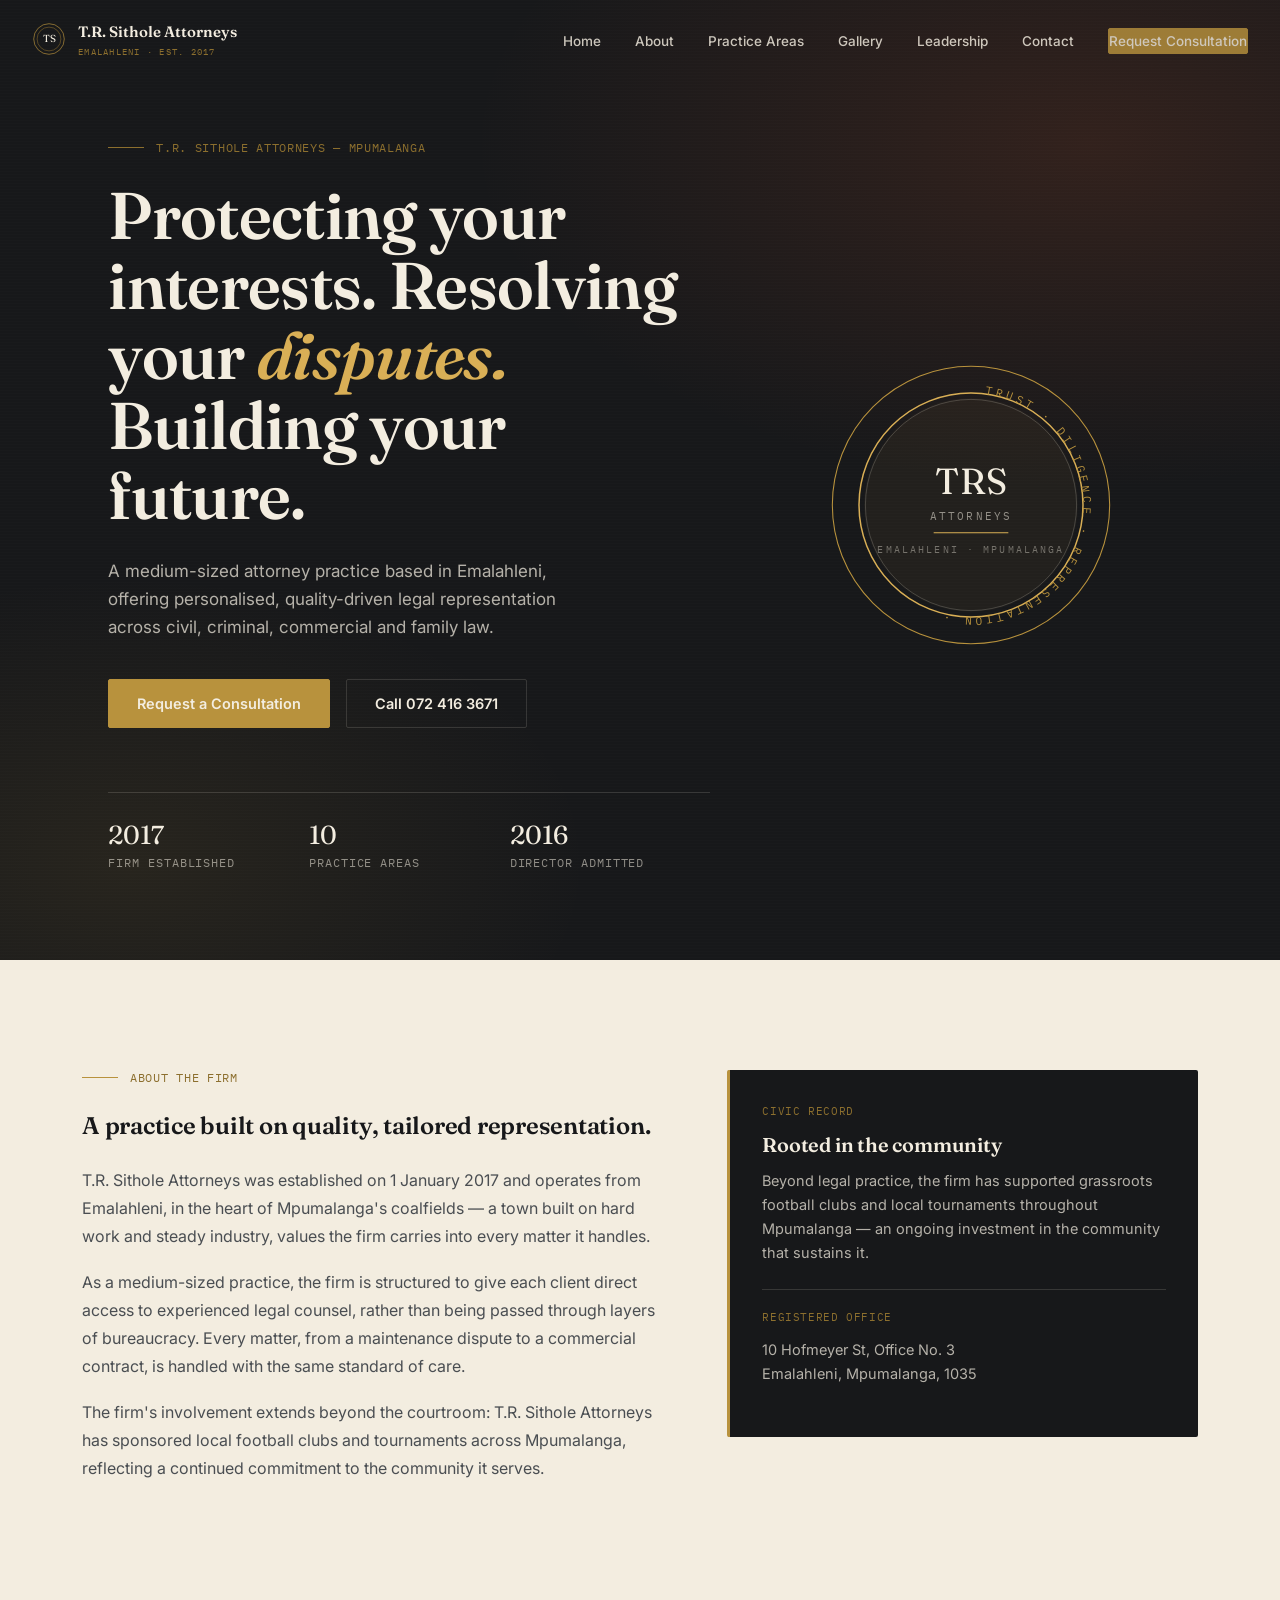
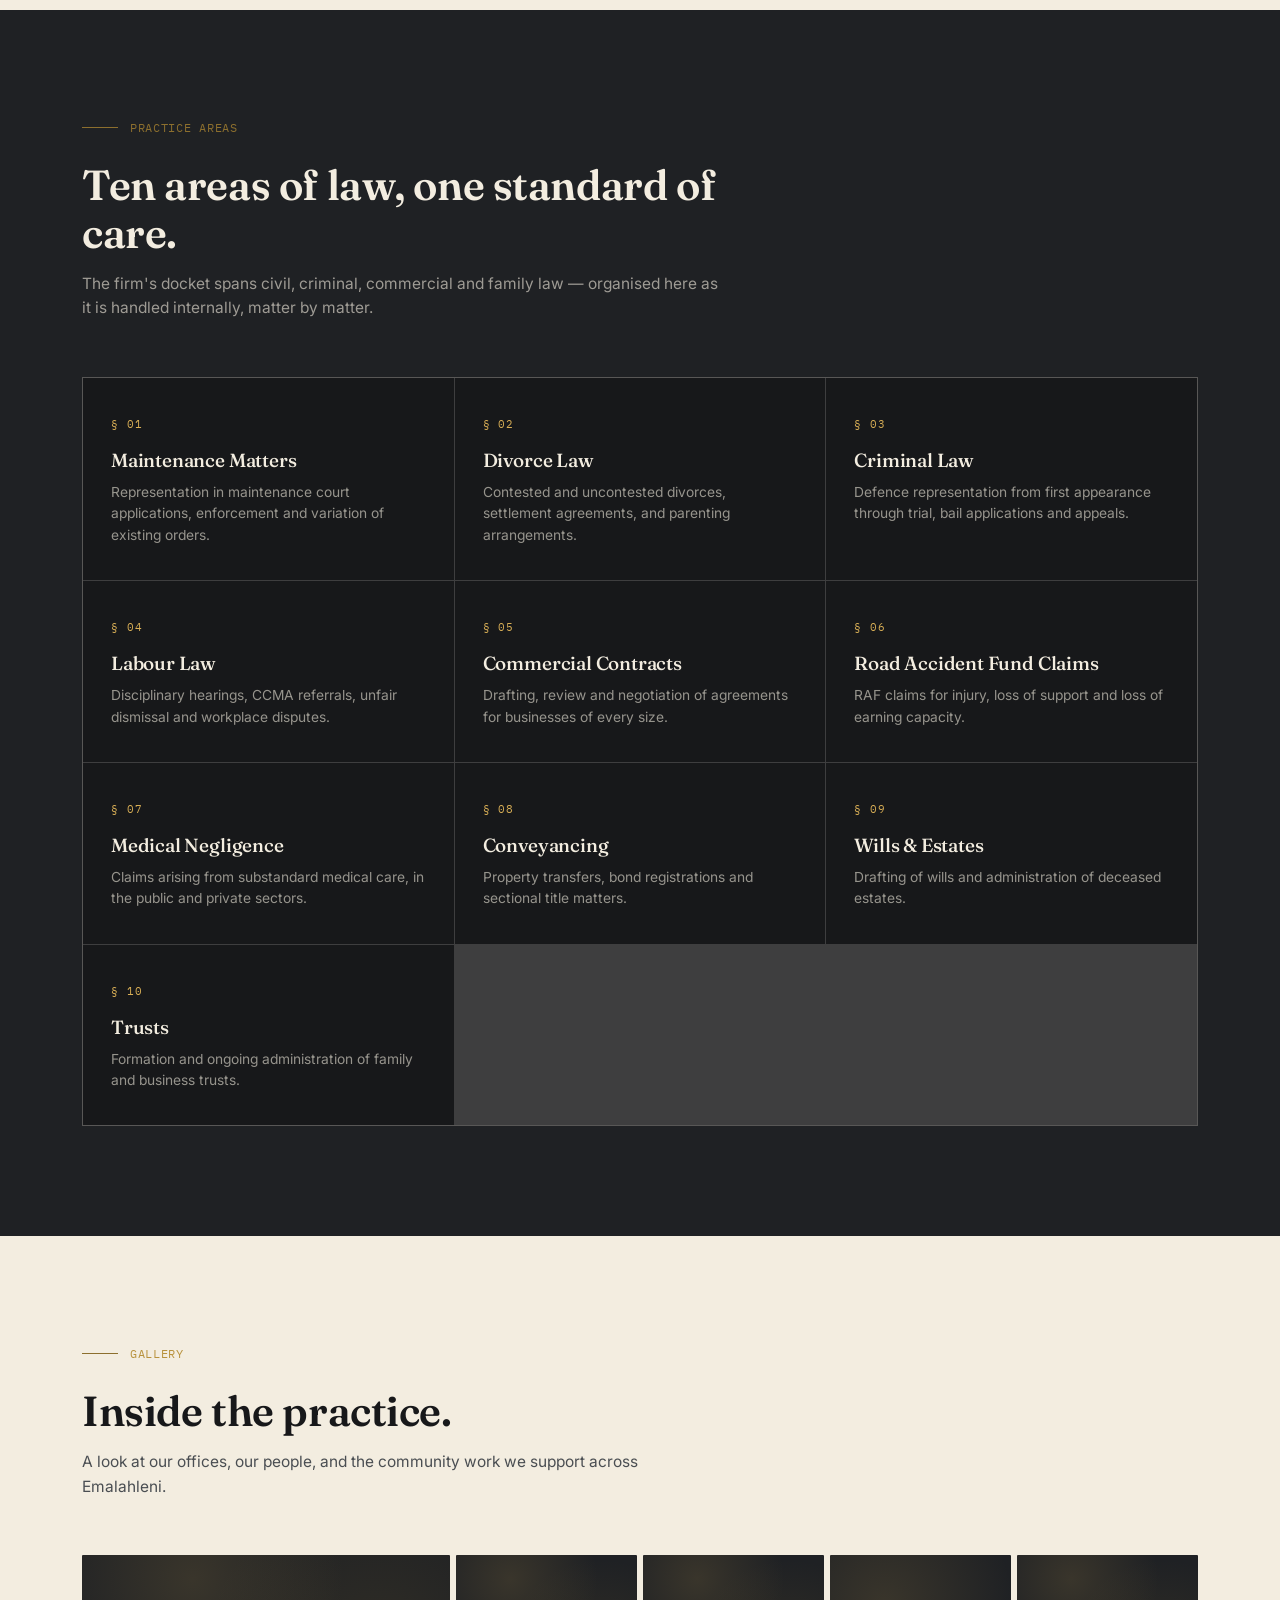
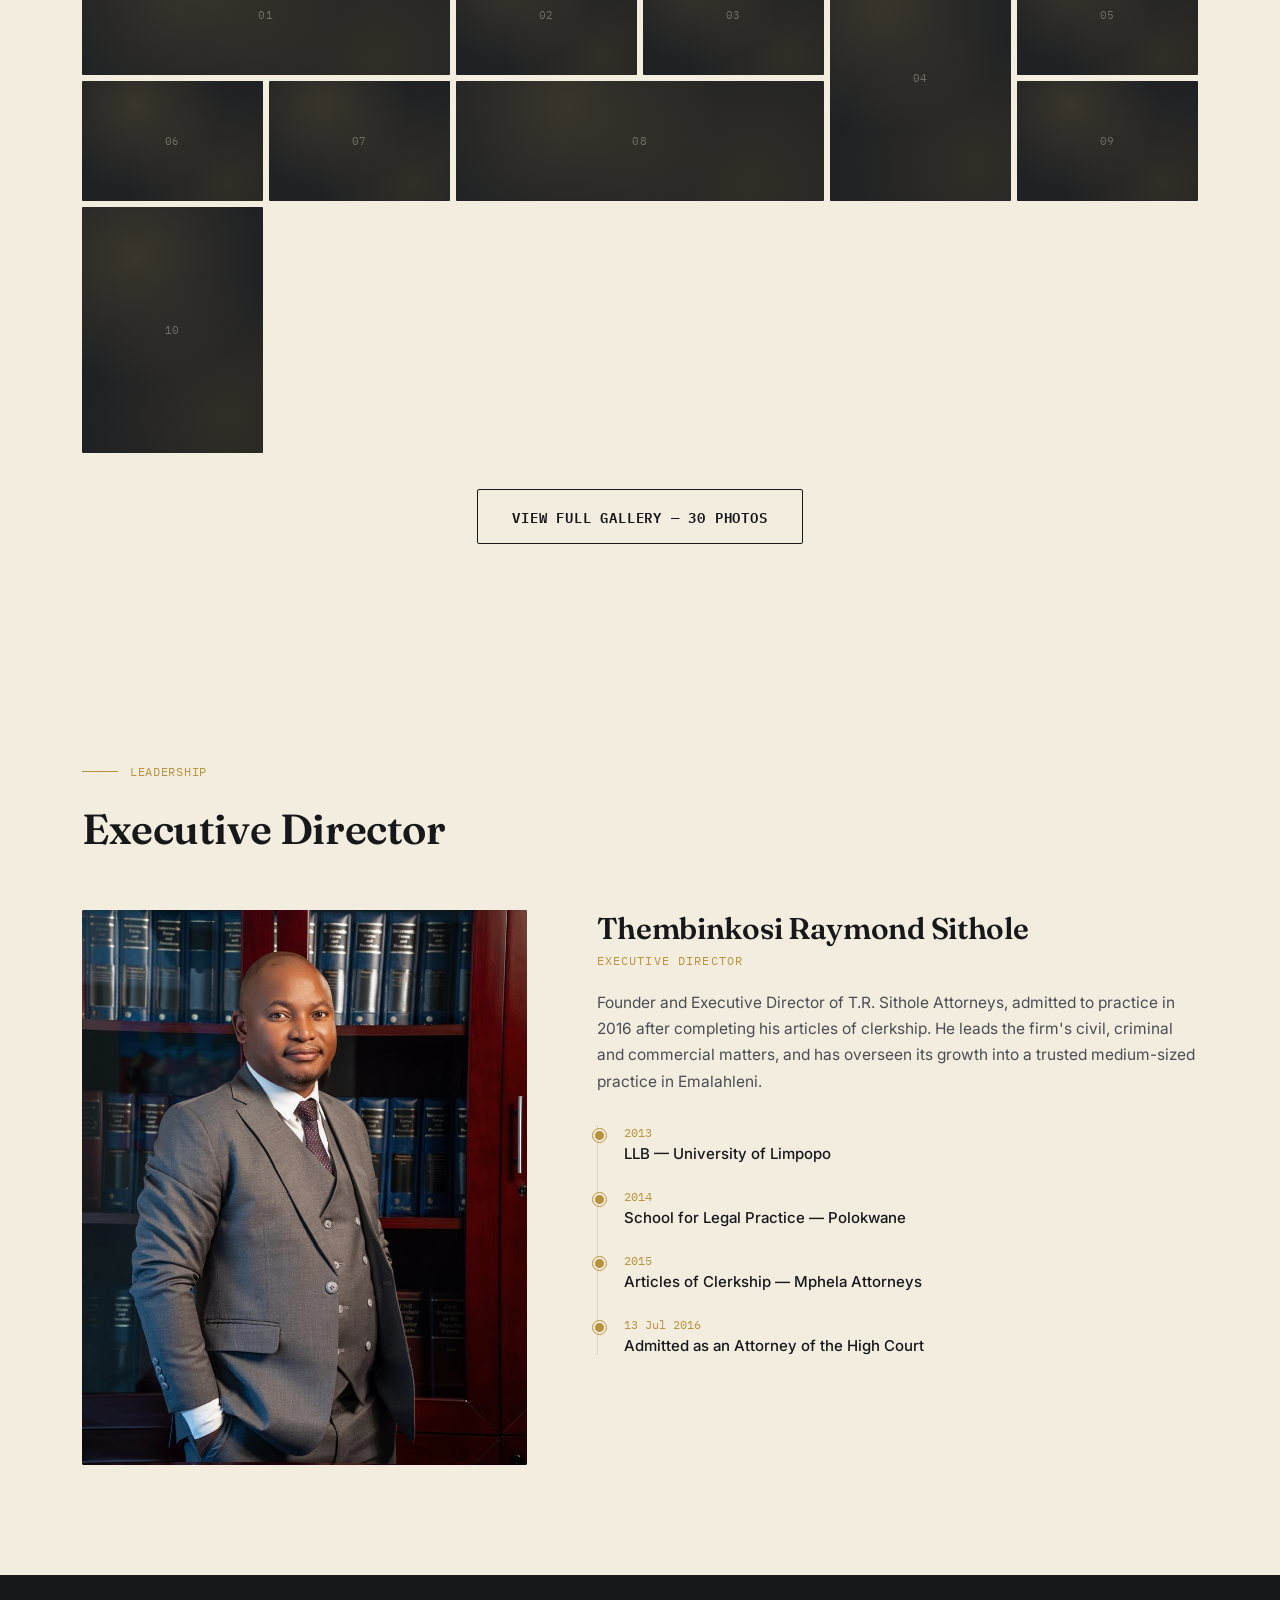
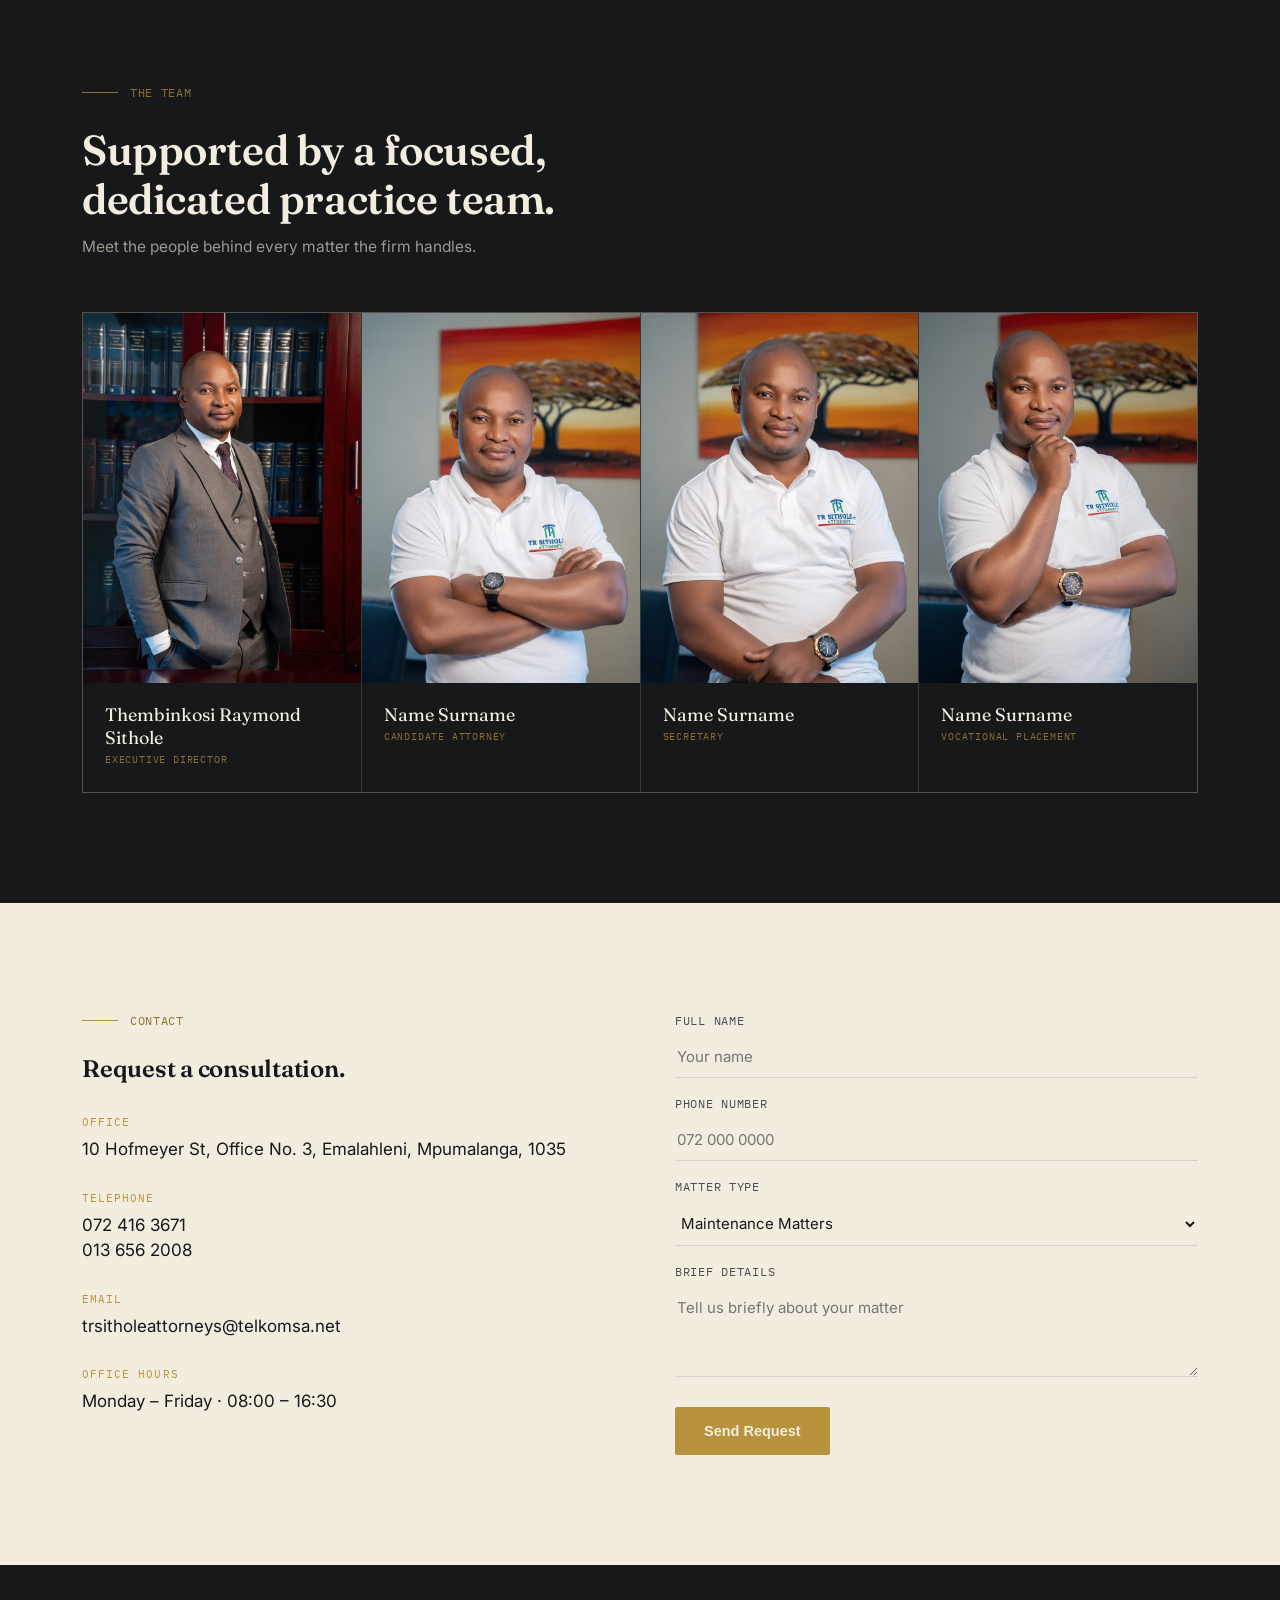
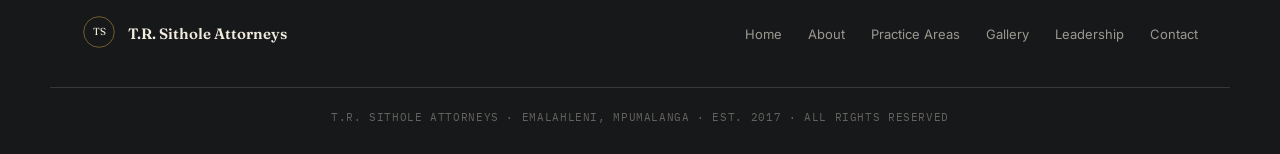
==== index.html @ 1cf148fe "Initial commit" ====
<!DOCTYPE html>
<html lang="en">
<head>
<meta charset="UTF-8">
<meta name="viewport" content="width=device-width, initial-scale=1.0">
<title>T.R. Sithole Attorneys — Emalahleni, Mpumalanga</title>
<link rel="preconnect" href="https://fonts.googleapis.com">
<link rel="preconnect" href="https://fonts.gstatic.com" crossorigin>
<link href="https://fonts.googleapis.com/css2?family=Fraunces:opsz,wght@9..144,400;9..144,500;9..144,600;9..144,700&family=Inter:wght@400;500;600;700&family=IBM+Plex+Mono:wght@400;500&display=swap" rel="stylesheet">
<link rel="stylesheet" href="assets/css/style.css">
</head>
<body>

<nav class="nav" id="nav">
  <a href="#home" class="brand">
    <span class="logo-slot">
      <svg class="seal-mark" viewBox="0 0 60 60" fill="none">
        <circle cx="30" cy="30" r="27" stroke="#B8923D" stroke-width="1.2"/>
        <circle cx="30" cy="30" r="21" stroke="#8C6F2E" stroke-width="1"/>
        <text x="30" y="36" text-anchor="middle" font-family="Fraunces, serif" font-size="18" fill="#F3EDE0">TS</text>
      </svg>
    </span>
    <span class="brand-text">
      <span class="name">T.R. Sithole Attorneys</span><br>
      <span class="sub">Emalahleni · Est. 2017</span>
    </span>
  </a>
  <div class="nav-links">
    <a href="#home">Home</a>
    <a href="#about">About</a>
    <a href="#practice">Practice Areas</a>
    <a href="#gallery">Gallery</a>
    <a href="#leadership">Leadership</a>
    <a href="#contact">Contact</a>
    <a href="#contact" class="nav-cta">Request Consultation</a>
  </div>
  <button class="burger" id="burgerBtn" aria-label="Open menu"><span></span><span></span><span></span></button>
</nav>

<div class="mobile-menu" id="mobileMenu">
  <button class="menu-close" id="menuClose" aria-label="Close menu">&times;</button>
  <a href="#home">Home</a>
  <a href="#about">About</a>
  <a href="#practice">Practice Areas</a>
  <a href="#gallery">Gallery</a>
  <a href="#leadership">Leadership</a>
  <a href="#contact">Contact</a>
  <a href="#contact" class="nav-cta">Request Consultation</a>
</div>

<section class="hero" id="home">
  <div class="wrap hero-grid">
    <div>
      <div class="eyebrow"><span class="rule"></span><span class="mono">T.R. Sithole Attorneys — Mpumalanga</span></div>
      <h1>Protecting your interests. Resolving your <em>disputes.</em> Building your future.</h1>
      <p class="lede">A medium-sized attorney practice based in Emalahleni, offering personalised, quality-driven legal representation across civil, criminal, commercial and family law.</p>
      <div class="hero-actions">
        <a href="#contact" class="btn-primary">Request a Consultation</a>
        <a href="tel:0724163671" class="btn-ghost">Call 072 416 3671</a>
      </div>
      <div class="hero-stats">
        <div class="stat"><div class="num">2017</div><div class="lbl">Firm Established</div></div>
        <div class="stat"><div class="num">10</div><div class="lbl">Practice Areas</div></div>
        <div class="stat"><div class="num">2016</div><div class="lbl">Director Admitted</div></div>
      </div>
    </div>
    <div class="seal-wrap">
      <svg class="seal" viewBox="0 0 300 300" fill="none">
        <circle class="inner-fill" cx="150" cy="150" r="100" fill="rgba(217,175,86,0.06)"/>
        <circle cx="150" cy="150" r="130" stroke="#B8923D" stroke-width="1"/>
        <circle cx="150" cy="150" r="105" stroke="#D9AF56" stroke-width="1.4"/>
        <circle cx="150" cy="150" r="99" stroke="rgba(243,237,224,0.3)" stroke-width="0.6"/>
        <path id="seal-arc" d="M 150 45 A 105 105 0 1 1 149.9 45" stroke="#F3EDE0" stroke-width="0" fill="none"/>
        <text font-family="IBM Plex Mono, monospace" font-size="10.5" fill="#B8923D" letter-spacing="3">
          <textPath href="#seal-arc" startOffset="2%">TRUST · DILIGENCE · REPRESENTATION ·</textPath>
        </text>
        <text x="150" y="140" text-anchor="middle" font-family="Fraunces, serif" font-size="34" fill="#F3EDE0">TRS</text>
        <text x="150" y="164" text-anchor="middle" font-family="IBM Plex Mono, monospace" font-size="10" letter-spacing="2" fill="rgba(243,237,224,0.55)">ATTORNEYS</text>
        <line x1="115" y1="176" x2="185" y2="176" stroke="#D9AF56" stroke-width="1"/>
        <text x="150" y="195" text-anchor="middle" font-family="IBM Plex Mono, monospace" font-size="9" letter-spacing="2" fill="rgba(243,237,224,0.4)">EMALAHLENI · MPUMALANGA</text>
      </svg>
    </div>
  </div>
</section>

<section class="about" id="about">
  <div class="wrap about-grid">
    <div class="reveal">
      <div class="eyebrow"><span class="rule" style="background:var(--ember)"></span><span class="mono">About the Firm</span></div>
      <h2 style="margin-bottom:26px;">A practice built on quality, tailored representation.</h2>
      <p>T.R. Sithole Attorneys was established on 1 January 2017 and operates from Emalahleni, in the heart of Mpumalanga's coalfields — a town built on hard work and steady industry, values the firm carries into every matter it handles.</p>
      <p>As a medium-sized practice, the firm is structured to give each client direct access to experienced legal counsel, rather than being passed through layers of bureaucracy. Every matter, from a maintenance dispute to a commercial contract, is handled with the same standard of care.</p>
      <p>The firm's involvement extends beyond the courtroom: T.R. Sithole Attorneys has sponsored local football clubs and tournaments across Mpumalanga, reflecting a continued commitment to the community it serves.</p>
    </div>
    <div class="ledger reveal">
      <span class="mono">Civic Record</span>
      <h3>Rooted in the community</h3>
      <p>Beyond legal practice, the firm has supported grassroots football clubs and local tournaments throughout Mpumalanga — an ongoing investment in the community that sustains it.</p>
      <div style="margin-top:24px; padding-top:20px; border-top:1px solid var(--line-dark);">
        <span class="mono">Registered Office</span>
        <p style="margin-top:8px;">10 Hofmeyer St, Office No. 3<br>Emalahleni, Mpumalanga, 1035</p>
      </div>
    </div>
  </div>
</section>

<section class="practice" id="practice">
  <div class="wrap">
    <div class="section-head reveal">
      <div class="eyebrow"><span class="rule" style="background:var(--ochre)"></span><span class="mono">Practice Areas</span></div>
      <h2>Ten areas of law, one standard of care.</h2>
      <p>The firm's docket spans civil, criminal, commercial and family law — organised here as it is handled internally, matter by matter.</p>
    </div>
    <div class="grid-10 reveal">
      <div class="p-card"><span class="idx">§ 01</span><h3>Maintenance Matters</h3><p>Representation in maintenance court applications, enforcement and variation of existing orders.</p></div>
      <div class="p-card"><span class="idx">§ 02</span><h3>Divorce Law</h3><p>Contested and uncontested divorces, settlement agreements, and parenting arrangements.</p></div>
      <div class="p-card"><span class="idx">§ 03</span><h3>Criminal Law</h3><p>Defence representation from first appearance through trial, bail applications and appeals.</p></div>
      <div class="p-card"><span class="idx">§ 04</span><h3>Labour Law</h3><p>Disciplinary hearings, CCMA referrals, unfair dismissal and workplace disputes.</p></div>
      <div class="p-card"><span class="idx">§ 05</span><h3>Commercial Contracts</h3><p>Drafting, review and negotiation of agreements for businesses of every size.</p></div>
      <div class="p-card"><span class="idx">§ 06</span><h3>Road Accident Fund Claims</h3><p>RAF claims for injury, loss of support and loss of earning capacity.</p></div>
      <div class="p-card"><span class="idx">§ 07</span><h3>Medical Negligence</h3><p>Claims arising from substandard medical care, in the public and private sectors.</p></div>
      <div class="p-card"><span class="idx">§ 08</span><h3>Conveyancing</h3><p>Property transfers, bond registrations and sectional title matters.</p></div>
      <div class="p-card"><span class="idx">§ 09</span><h3>Wills &amp; Estates</h3><p>Drafting of wills and administration of deceased estates.</p></div>
      <div class="p-card"><span class="idx">§ 10</span><h3>Trusts</h3><p>Formation and ongoing administration of family and business trusts.</p></div>
    </div>
  </div>
</section>

<section class="gallery" id="gallery">
  <div class="wrap">
    <div class="section-head reveal">
      <div class="eyebrow"><span class="rule" style="background:var(--ochre)"></span><span class="mono">Gallery</span></div>
      <h2>Inside the practice.</h2>
      <p>A look at our offices, our people, and the community work we support across Emalahleni.</p>
    </div>
    <div class="g-grid reveal" id="galleryGrid"></div>
    <div class="gallery-footer reveal">
      <a href="gallery/index.html" class="btn-more">View Full Gallery — 30 Photos</a>
    </div>
  </div>
</section>

<div class="lightbox" id="lightbox">
  <button class="lightbox-close" id="lbClose">&times;</button>
  <button class="lightbox-nav lightbox-prev" id="lbPrev">&#8249;</button>
  <button class="lightbox-nav lightbox-next" id="lbNext">&#8250;</button>
  <div class="lightbox-inner">
    <div id="lbImageWrap"></div>
    <div class="lightbox-cap" id="lbCap"></div>
  </div>
</div>

<section class="leadership" id="leadership">
  <div class="wrap">
    <div class="section-head reveal">
      <div class="eyebrow"><span class="rule" style="background:var(--ember)"></span><span class="mono">Leadership</span></div>
      <h2>Executive Director</h2>
    </div>
    <div class="lead-grid reveal">
      <div class="monogram">
        <div class="ring"></div>
        <img src="gallery/PHOTO-2026-08-17-11-33-10_1.jpg" alt="Thembinkosi Raymond Sithole"
             onerror="this.remove(); document.querySelector('.monogram .letters').style.display='flex';">
        <span class="letters" style="display:none;">TS</span>
      </div>
      <div>
        <h3 class="lead-name">Thembinkosi Raymond Sithole</h3>
        <span class="lead-role">Executive Director</span>
        <p class="lead-bio">Founder and Executive Director of T.R. Sithole Attorneys, admitted to practice in 2016 after completing his articles of clerkship. He leads the firm's civil, criminal and commercial matters, and has overseen its growth into a trusted medium-sized practice in Emalahleni.</p>
        <div class="timeline">
          <div class="t-item"><span class="yr">2013</span><span class="ev">LLB — University of Limpopo</span></div>
          <div class="t-item"><span class="yr">2014</span><span class="ev">School for Legal Practice — Polokwane</span></div>
          <div class="t-item"><span class="yr">2015</span><span class="ev">Articles of Clerkship — Mphela Attorneys</span></div>
          <div class="t-item"><span class="yr">13 Jul 2016</span><span class="ev">Admitted as an Attorney of the High Court</span></div>
        </div>
      </div>
    </div>
  </div>
</section>

<section class="team-section" id="team">
  <div class="wrap">
    <div class="section-head reveal">
      <div class="eyebrow"><span class="rule" style="background:var(--ochre)"></span><span class="mono">The Team</span></div>
      <h2>Supported by a focused, dedicated practice team.</h2>
      <p>Meet the people behind every matter the firm handles.</p>
    </div>
    <div class="team-grid reveal">

      <div class="team-card">
        <div class="team-photo">
          <img src="gallery/PHOTO-2026-08-17-11-33-10_1.jpg" alt="Thembinkosi Raymond Sithole"
               onerror="this.remove(); this.parentElement.querySelector('.ph-initial').style.display='flex';">
          <div class="ph-initial" style="display:none;">TS</div>
        </div>
        <div class="team-info">
          <div class="t-name">Thembinkosi Raymond Sithole</div>
          <div class="t-role">Executive Director</div>
        </div>
      </div>

      <!-- TODO: replace name/position/photo for the 3 cards below with real details -->
      <div class="team-card">
        <div class="team-photo">
          <img src="gallery/PHOTO-2026-08-17-11-33-09_1.jpg" alt="Candidate Attorney"
               onerror="this.remove(); this.parentElement.querySelector('.ph-initial').style.display='flex';">
          <div class="ph-initial" style="display:none;">CA</div>
        </div>
        <div class="team-info">
          <div class="t-name">Name Surname</div>
          <div class="t-role">Candidate Attorney</div>
        </div>
      </div>

      <div class="team-card">
        <div class="team-photo">
          <img src="gallery/PHOTO-2026-08-17-11-33-09_2.jpg" alt="Secretary"
               onerror="this.remove(); this.parentElement.querySelector('.ph-initial').style.display='flex';">
          <div class="ph-initial" style="display:none;">S</div>
        </div>
        <div class="team-info">
          <div class="t-name">Name Surname</div>
          <div class="t-role">Secretary</div>
        </div>
      </div>

      <div class="team-card">
        <div class="team-photo">
          <img src="gallery/PHOTO-2026-08-17-11-33-09_3.jpg" alt="Vocational Placement"
               onerror="this.remove(); this.parentElement.querySelector('.ph-initial').style.display='flex';">
          <div class="ph-initial" style="display:none;">VP</div>
        </div>
        <div class="team-info">
          <div class="t-name">Name Surname</div>
          <div class="t-role">Vocational Placement</div>
        </div>
      </div>

    </div>
  </div>
</section>

<section class="contact" id="contact">
  <div class="wrap contact-grid">
    <div class="reveal">
      <div class="eyebrow"><span class="rule" style="background:var(--ember)"></span><span class="mono">Contact</span></div>
      <h2 style="margin-bottom:32px;">Request a consultation.</h2>

      <div class="info-block">
        <span class="lbl">Office</span>
        <span class="val">10 Hofmeyer St, Office No. 3, Emalahleni, Mpumalanga, 1035</span>
      </div>
      <div class="info-block">
        <span class="lbl">Telephone</span>
        <a href="tel:0724163671" class="val" style="display:block;">072 416 3671</a>
        <a href="tel:0136562008" class="val" style="display:block;">013 656 2008</a>
      </div>
      <div class="info-block">
        <span class="lbl">Email</span>
        <a href="mailto:trsitholeattorneys@telkomsa.net" class="val">trsitholeattorneys@telkomsa.net</a>
      </div>
      <div class="info-block">
        <span class="lbl">Office Hours</span>
        <span class="val">Monday – Friday · 08:00 – 16:30</span>
      </div>
    </div>

    <form class="reveal" onsubmit="event.preventDefault(); this.querySelector('.submit-note').style.display='block';">
      <div class="field">
        <label for="name">Full Name</label>
        <input id="name" type="text" placeholder="Your name" required>
      </div>
      <div class="field">
        <label for="phone">Phone Number</label>
        <input id="phone" type="tel" placeholder="072 000 0000" required>
      </div>
      <div class="field">
        <label for="matter">Matter Type</label>
        <select id="matter">
          <option>Maintenance Matters</option>
          <option>Divorce Law</option>
          <option>Criminal Law</option>
          <option>Labour Law</option>
          <option>Commercial Contracts</option>
          <option>Road Accident Fund Claims</option>
          <option>Medical Negligence</option>
          <option>Conveyancing</option>
          <option>Wills &amp; Estates</option>
          <option>Trusts</option>
        </select>
      </div>
      <div class="field">
        <label for="details">Brief Details</label>
        <textarea id="details" placeholder="Tell us briefly about your matter"></textarea>
      </div>
      <div class="submit-row">
        <button type="submit" class="btn-primary" style="border:1px solid var(--ember); cursor:pointer;">Send Request</button>
        <p class="submit-note mono" style="display:none; margin-top:14px; color:var(--ember); font-size:11px;">Request noted — this is a design preview, connect a backend to send live.</p>
      </div>
    </form>
  </div>
</section>

<footer>
  <div class="wrap">
    <div class="brand">
      <span class="logo-slot">
        <svg class="seal-mark" viewBox="0 0 60 60" fill="none">
          <circle cx="30" cy="30" r="27" stroke="#B8923D" stroke-width="1"/>
          <text x="30" y="36" text-anchor="middle" font-family="Fraunces, serif" font-size="18" fill="#F3EDE0">TS</text>
        </svg>
      </span>
      <span class="brand-text"><span class="name" style="color:var(--parchment)">T.R. Sithole Attorneys</span></span>
    </div>
    <div class="f-links">
      <a href="#home">Home</a>
      <a href="#about">About</a>
      <a href="#practice">Practice Areas</a>
      <a href="#gallery">Gallery</a>
      <a href="#leadership">Leadership</a>
      <a href="#contact">Contact</a>
    </div>
  </div>
  <p class="copy">T.R. SITHOLE ATTORNEYS &middot; EMALAHLENI, MPUMALANGA &middot; EST. 2017 &middot; ALL RIGHTS RESERVED</p>
</footer>

<script src="assets/js/main.js"></script>
<script src="assets/js/gallery.js"></script>
<script>
  galleryItemsForLightbox = renderGallery('galleryGrid', 10, 'gallery/');
  initLightboxControls();
</script>

</body>
</html>
---- assets/css/style.css ----
:root{
    --coal:#17181A;
    --coal-2:#1F2124;
    --parchment:#F3EDE0;
    --parchment-dim:#E7DFCC;
    --ember:#B8923D;
    --ember-bright:#D9AF56;
    --ochre:#8C6F2E;
    --slate:#4A4E52;
    --line-dark: rgba(243,237,224,0.14);
    --line-light: rgba(23,24,26,0.12);
    --max: 1180px;
  }
  *{margin:0;padding:0;box-sizing:border-box;}
  html{scroll-behavior:smooth;}
  body{
    background:var(--parchment);
    color:var(--coal);
    font-family:'Inter',sans-serif;
    -webkit-font-smoothing:antialiased;
    overflow-x:hidden;
  }
  h1,h2,h3,.display{font-family:'Fraunces',serif; font-weight:600; letter-spacing:-0.01em;}
  .mono{font-family:'IBM Plex Mono',monospace; letter-spacing:0.06em; text-transform:uppercase;}
  a{color:inherit; text-decoration:none;}
  img{max-width:100%; display:block;}
  .wrap{max-width:var(--max); margin:0 auto; padding:0 32px;}
  @media(max-width:640px){.wrap{padding:0 20px;}}

  /* ---------- NAV ---------- */
  .nav{
    position:fixed; top:0; left:0; right:0; z-index:100;
    display:flex; align-items:center; justify-content:space-between;
    padding:22px 32px;
    transition: background .4s ease, padding .4s ease, border-color .4s ease;
    border-bottom:1px solid transparent;
  }
  .nav.solid{
    background:rgba(23,24,26,0.92);
    backdrop-filter:blur(10px);
    padding:14px 32px;
    border-bottom:1px solid var(--line-dark);
  }
  .brand{display:flex; align-items:center; gap:12px; color:var(--parchment);}
  .brand .seal-mark{width:34px; height:34px; flex-shrink:0;}
  .brand-text{line-height:1.1;}
  .brand-text .name{font-family:'Fraunces',serif; font-weight:600; font-size:15px; color:var(--parchment);}
  .brand-text .sub{font-family:'IBM Plex Mono',monospace; font-size:9px; letter-spacing:0.14em; color:var(--ochre); text-transform:uppercase;}
  .nav-links{display:flex; align-items:center; gap:34px;}
  .nav-links a{
    color:var(--parchment); font-size:13.5px; font-weight:500; opacity:0.82;
    position:relative; padding:4px 0;
  }
  .nav-links a:hover{opacity:1;}
  .nav-links a::after{
    content:""; position:absolute; left:0; bottom:0; width:0; height:1px; background:var(--ember-bright);
    transition:width .3s ease;
  }
  .nav-links a:hover::after{width:100%;}
  .nav-cta{
    background:var(--ember); color:var(--parchment); padding:10px 20px; border-radius:2px;
    font-size:13px; font-weight:600; border:1px solid var(--ember);
    transition:background .25s ease, transform .25s ease;
  }
  .nav-cta:hover{background:var(--ember-bright); transform:translateY(-1px);}
  .burger{display:none; flex-direction:column; gap:5px; cursor:pointer; background:none; border:none;}
  .burger span{width:24px; height:2px; background:var(--parchment); display:block;}
  .mobile-menu{
    display:none; position:fixed; inset:0; background:var(--coal); z-index:99;
    flex-direction:column; align-items:flex-start; justify-content:center; gap:28px; padding:40px;
  }
  .mobile-menu.open{display:flex;}
  .mobile-menu a{color:var(--parchment); font-family:'Fraunces',serif; font-size:32px;}
  .mobile-menu .nav-cta{margin-top:12px;}
  .menu-close{position:absolute; top:26px; right:26px; background:none; border:none; color:var(--parchment); font-size:28px; cursor:pointer;}

  @media(max-width:900px){
    .nav-links{display:none;}
    .burger{display:flex;}
  }

  /* ---------- HERO ---------- */
  .hero{
    background:var(--coal); color:var(--parchment);
    min-height:100vh; display:flex; align-items:center;
    position:relative; padding:140px 0 90px;
    background-image:
      radial-gradient(ellipse 80% 60% at 85% 15%, rgba(193,83,43,0.16), transparent 60%),
      radial-gradient(ellipse 60% 50% at 10% 90%, rgba(184,146,61,0.10), transparent 60%);
  }
  .hero::after{
    content:""; position:absolute; inset:0; pointer-events:none;
    background-image: repeating-linear-gradient(180deg, rgba(243,237,224,0.02) 0px, rgba(243,237,224,0.02) 1px, transparent 1px, transparent 3px);
    opacity:0.5;
  }
  .hero-grid{display:grid; grid-template-columns:1.2fr 0.8fr; gap:60px; align-items:center; position:relative; z-index:2;}
  .eyebrow{
    display:flex; align-items:center; gap:12px; margin-bottom:26px; font-size:11.5px; color:var(--ochre);
  }
  .eyebrow .rule{width:36px; height:1px; background:var(--ochre);}
  .hero h1{
    font-size:clamp(38px, 5.4vw, 66px); line-height:1.06; color:var(--parchment); max-width:14ch;
  }
  .hero h1 em{font-style:italic; color:var(--ember-bright);}
  .hero p.lede{
    margin-top:26px; font-size:17px; line-height:1.65; color:rgba(243,237,224,0.72); max-width:44ch;
  }
  .hero-actions{display:flex; gap:16px; margin-top:38px; flex-wrap:wrap;}
  .btn-primary{
    background:var(--ember); color:var(--parchment); padding:15px 28px; border-radius:2px;
    font-weight:600; font-size:14.5px; border:1px solid var(--ember);
    transition:background .25s ease, transform .25s ease;
  }
  .btn-primary:hover{background:var(--ember-bright); transform:translateY(-2px);}
  .btn-ghost{
    padding:15px 28px; border-radius:2px; border:1px solid var(--line-dark); color:var(--parchment);
    font-weight:600; font-size:14.5px; transition:border-color .25s ease, background .25s ease;
  }
  .btn-ghost:hover{border-color:var(--ochre); background:rgba(184,146,61,0.08);}

  .seal-wrap{display:flex; justify-content:center; align-items:center; position:relative;}
  .seal{width:min(320px, 80%); height:auto;}
  .seal circle, .seal path, .seal line{
    stroke-dasharray:900; stroke-dashoffset:900;
    animation: draw 2.6s ease forwards;
  }
  .seal .inner-fill{animation: fadein 1s ease forwards 1.6s; opacity:0;}
  @keyframes draw{ to{stroke-dashoffset:0;} }
  @keyframes fadein{ to{opacity:1;} }

  .hero-stats{
    display:flex; gap:0; margin-top:64px; border-top:1px solid var(--line-dark); padding-top:26px;
    position:relative; z-index:2;
  }
  .hero-stats .stat{flex:1; padding-right:24px;}
  .hero-stats .stat .num{font-family:'Fraunces',serif; font-size:26px; color:var(--parchment);}
  .hero-stats .stat .lbl{font-size:11.5px; color:rgba(243,237,224,0.55); margin-top:4px; font-family:'IBM Plex Mono',monospace; letter-spacing:0.08em; text-transform:uppercase;}

  @media(max-width:900px){
    .hero-grid{grid-template-columns:1fr; gap:40px;}
    .seal-wrap{order:-1;}
    .seal{width:180px;}
    .hero-stats{flex-wrap:wrap; gap:20px;}
    .hero-stats .stat{flex:1 1 40%;}
  }

  /* ---------- SECTION SHELL ---------- */
  section{padding:110px 0;}
  @media(max-width:640px){section{padding:70px 0;}}
  .section-head{max-width:640px; margin-bottom:56px;}
  .section-head .eyebrow{color:var(--ember);}
  .section-head h2{font-size:clamp(28px,3.6vw,42px); line-height:1.15;}
  .reveal{opacity:0; transform:translateY(24px); transition:opacity .7s ease, transform .7s ease;}
  .reveal.in{opacity:1; transform:translateY(0);}

  /* ---------- ABOUT ---------- */
  .about{background:var(--parchment);}
  .about-grid{display:grid; grid-template-columns:1.1fr 0.9fr; gap:70px; align-items:start;}
  .about p{font-size:16px; line-height:1.75; color:var(--slate); margin-bottom:18px;}
  .ledger{
    background:var(--coal); color:var(--parchment); padding:34px 32px; border-radius:2px;
    border-left:3px solid var(--ember);
  }
  .ledger .mono{color:var(--ochre); font-size:10.5px; margin-bottom:14px; display:block;}
  .ledger h3{font-size:20px; margin-bottom:12px; color:var(--parchment);}
  .ledger p{font-size:14.5px; line-height:1.65; color:rgba(243,237,224,0.72);}
  @media(max-width:900px){.about-grid{grid-template-columns:1fr;}}

  /* ---------- PRACTICE AREAS ---------- */
  .practice{background:var(--coal-2); color:var(--parchment);}
  .practice .section-head p{color:rgba(243,237,224,0.6); font-size:15.5px; margin-top:14px; line-height:1.6;}
  .practice .eyebrow{color:var(--ochre);}
  .grid-10{display:grid; grid-template-columns:repeat(3, 1fr); gap:1px; background:var(--line-dark); border:1px solid var(--line-dark);}
  .p-card{background:var(--coal); padding:34px 28px; transition:background .3s ease;}
  .p-card:hover{background:#212327;}
  .p-card .idx{font-family:'IBM Plex Mono',monospace; font-size:11px; color:var(--ember-bright); letter-spacing:0.08em;}
  .p-card h3{font-size:19px; margin:16px 0 10px; color:var(--parchment); font-weight:500;}
  .p-card p{font-size:13.8px; line-height:1.55; color:rgba(243,237,224,0.58);}
  @media(max-width:900px){.grid-10{grid-template-columns:repeat(2,1fr);}}
  @media(max-width:560px){.grid-10{grid-template-columns:1fr;}}

  /* ---------- GALLERY ---------- */
  .gallery{background:var(--parchment);}
  .gallery .section-head p{color:var(--slate); font-size:15.5px; margin-top:14px; line-height:1.6;}
  .g-grid{
    display:grid; grid-template-columns:repeat(6, 1fr); grid-auto-rows:120px;
    gap:6px;
  }
  .g-item{
    position:relative; overflow:hidden; cursor:pointer; background:var(--coal);
    border-radius:1px;
  }
  .g-item img{
    width:100%; height:100%; object-fit:cover; display:block;
    transition:transform .5s ease, filter .5s ease;
    filter:grayscale(35%) contrast(1.02);
  }
  .g-item:hover img{transform:scale(1.06); filter:grayscale(0%) contrast(1.05);}
  .g-item::after{
    content:attr(data-cap); position:absolute; left:10px; bottom:8px; z-index:2;
    font-family:'IBM Plex Mono',monospace; font-size:9.5px; letter-spacing:0.08em; text-transform:uppercase;
    color:var(--parchment); opacity:0; transition:opacity .3s ease;
  }
  .g-item::before{
    content:""; position:absolute; inset:0; z-index:1;
    background:linear-gradient(180deg, transparent 55%, rgba(23,24,26,0.75) 100%);
    opacity:0; transition:opacity .3s ease;
  }
  .g-item:hover::before, .g-item:hover::after{opacity:1;}
  .g-item.tall{grid-row:span 2;}
  .g-item.wide{grid-column:span 2;}
  .g-placeholder{
    width:100%; height:100%; display:flex; align-items:center; justify-content:center;
    background:
      radial-gradient(circle at 30% 20%, rgba(217,175,86,0.14), transparent 55%),
      radial-gradient(circle at 80% 85%, rgba(140,111,46,0.16), transparent 55%),
      var(--coal-2);
  }
  .g-placeholder span{font-family:'IBM Plex Mono',monospace; font-size:11px; color:rgba(243,237,224,0.35); letter-spacing:0.08em;}

  @media(max-width:900px){
    .g-grid{grid-template-columns:repeat(4,1fr); grid-auto-rows:100px;}
  }
  @media(max-width:560px){
    .g-grid{grid-template-columns:repeat(3,1fr); grid-auto-rows:84px; gap:4px;}
    .g-item.wide{grid-column:span 2;}
  }

  .lightbox{
    display:none; position:fixed; inset:0; z-index:200; background:rgba(23,24,26,0.94);
    align-items:center; justify-content:center; padding:40px;
  }
  .lightbox.open{display:flex;}
  .lightbox-inner{max-width:900px; width:100%; text-align:center;}
  .lightbox-inner img{max-height:78vh; margin:0 auto; border:1px solid var(--line-dark);}
  .lightbox-cap{margin-top:16px; font-family:'IBM Plex Mono',monospace; font-size:11px; letter-spacing:0.1em; text-transform:uppercase; color:var(--parchment); opacity:0.7;}
  .lightbox-close{position:absolute; top:26px; right:32px; color:var(--parchment); font-size:30px; background:none; border:none; cursor:pointer;}
  .lightbox-nav{position:absolute; top:50%; transform:translateY(-50%); background:none; border:none; color:var(--parchment); font-size:34px; cursor:pointer; opacity:0.6; transition:opacity .2s ease;}
  .lightbox-nav:hover{opacity:1;}
  .lightbox-prev{left:24px;}
  .lightbox-next{right:24px;}

  /* ---------- LEADERSHIP ---------- */
  .leadership{background:var(--parchment);}
  .lead-grid{display:grid; grid-template-columns:0.85fr 1.15fr; gap:70px; align-items:start;}
  .monogram{
    width:100%; aspect-ratio:4/5; background:var(--coal); position:relative; overflow:hidden;
    display:flex; align-items:center; justify-content:center; border-radius:2px;
  }
  .monogram::before{
    content:""; position:absolute; inset:0;
    background-image: radial-gradient(circle at 30% 20%, rgba(193,83,43,0.35), transparent 55%),
                       radial-gradient(circle at 80% 85%, rgba(184,146,61,0.28), transparent 55%);
  }
  .monogram .letters{font-family:'Fraunces',serif; font-size:100px; color:var(--parchment); position:relative; z-index:2; font-weight:500;}
  .monogram .ring{position:absolute; inset:24px; border:1px solid rgba(243,237,224,0.18); border-radius:2px; z-index:2;}
  .monogram img{width:100%; height:100%; object-fit:cover; position:relative; z-index:2; filter:grayscale(15%);}
  .lead-name{font-size:30px; margin-bottom:6px;}
  .lead-role{font-family:'IBM Plex Mono',monospace; font-size:11.5px; color:var(--ember); letter-spacing:0.1em; text-transform:uppercase; margin-bottom:22px; display:block;}
  .lead-bio{font-size:15.5px; line-height:1.7; color:var(--slate); margin-bottom:30px;}
  .timeline{border-left:1px solid var(--line-light); padding-left:26px;}
  .t-item{position:relative; padding-bottom:26px;}
  .t-item:last-child{padding-bottom:0;}
  .t-item::before{
    content:""; position:absolute; left:-31px; top:4px; width:9px; height:9px; border-radius:50%;
    background:var(--ember); border:2px solid var(--parchment); outline:1px solid var(--ember);
  }
  .t-item .yr{font-family:'IBM Plex Mono',monospace; font-size:12px; color:var(--ember); margin-bottom:3px; display:block;}
  .t-item .ev{font-size:15px; color:var(--coal); font-weight:500;}
  @media(max-width:900px){.lead-grid{grid-template-columns:1fr;} .monogram{max-width:280px;}}

  /* ---------- TEAM ---------- */
  .team-section{background:var(--coal); color:var(--parchment);}
  .team-section .section-head .eyebrow{color:var(--ochre);}
  .team-section .section-head p{color:rgba(243,237,224,0.6); font-size:15.5px; margin-top:14px;}
  .team-grid{display:grid; grid-template-columns:repeat(4, 1fr); gap:1px; background:var(--line-dark); border:1px solid var(--line-dark);}
  .team-card{background:var(--coal); overflow:hidden;}
  .team-photo{width:100%; aspect-ratio:3/4; position:relative; background:var(--coal-2); overflow:hidden;}
  .team-photo::before{
    content:""; position:absolute; inset:0; z-index:1;
    background: radial-gradient(circle at 30% 20%, rgba(217,175,86,0.20), transparent 55%),
                radial-gradient(circle at 80% 85%, rgba(140,111,46,0.20), transparent 55%);
  }
  .team-photo img{width:100%; height:100%; object-fit:cover; position:relative; z-index:2; filter:grayscale(20%);}
  .team-photo .ph-initial{position:relative; z-index:2; width:100%; height:100%; display:flex; align-items:center; justify-content:center; font-family:'Fraunces',serif; font-size:52px; color:rgba(243,237,224,0.35);}
  .team-info{padding:20px 22px 26px;}
  .team-info .t-name{font-family:'Fraunces',serif; font-size:18px; color:var(--parchment); margin-bottom:4px;}
  .team-info .t-role{font-family:'IBM Plex Mono',monospace; font-size:10px; letter-spacing:0.08em; text-transform:uppercase; color:var(--ochre);}
  @media(max-width:900px){.team-grid{grid-template-columns:repeat(2,1fr);}}
  @media(max-width:560px){.team-grid{grid-template-columns:1fr;}}

  /* ---------- MORE BUTTON ---------- */
  .gallery-footer{display:flex; justify-content:center; margin-top:36px;}
  .btn-more{
    padding:15px 34px; border-radius:2px; border:1px solid var(--coal); color:var(--coal);
    font-weight:600; font-size:13.5px; font-family:'IBM Plex Mono',monospace; letter-spacing:0.06em; text-transform:uppercase;
    transition:background .25s ease, color .25s ease;
  }
  .btn-more:hover{background:var(--coal); color:var(--parchment);}

  /* ---------- CONTACT ---------- */
  .contact{background:var(--parchment);}
  .contact-grid{display:grid; grid-template-columns:1fr 1fr; gap:70px;}
  .info-block{margin-bottom:28px;}
  .info-block .lbl{font-family:'IBM Plex Mono',monospace; font-size:10.5px; letter-spacing:0.1em; text-transform:uppercase; color:var(--ember); margin-bottom:8px; display:block;}
  .info-block .val{font-size:17px; color:var(--coal); line-height:1.5;}
  .info-block a.val:hover{color:var(--ember);}
  form{display:flex; flex-direction:column; gap:18px;}
  .field label{font-size:12px; font-family:'IBM Plex Mono',monospace; letter-spacing:0.06em; text-transform:uppercase; color:var(--slate); margin-bottom:8px; display:block;}
  .field input, .field select, .field textarea{
    width:100%; background:transparent; border:none; border-bottom:1px solid var(--line-light);
    padding:11px 2px; font-family:'Inter',sans-serif; font-size:15px; color:var(--coal);
    transition:border-color .25s ease;
  }
  .field input:focus, .field select:focus, .field textarea:focus{outline:none; border-color:var(--ember);}
  .field textarea{resize:vertical; min-height:90px;}
  .submit-row{margin-top:8px;}
  @media(max-width:900px){.contact-grid{grid-template-columns:1fr; gap:50px;}}

  /* ---------- FOOTER ---------- */
  footer{background:var(--coal); color:rgba(243,237,224,0.6); padding:50px 0 30px;}
  footer .wrap{display:flex; justify-content:space-between; align-items:center; flex-wrap:wrap; gap:20px; border-bottom:1px solid var(--line-dark); padding-bottom:34px; margin-bottom:22px;}
  footer .f-links{display:flex; gap:26px; flex-wrap:wrap;}
  footer .f-links a{font-size:13px;}
  footer .f-links a:hover{color:var(--parchment);}
  footer .copy{font-family:'IBM Plex Mono',monospace; font-size:10.5px; letter-spacing:0.06em; text-align:center; color:rgba(243,237,224,0.35);}

  @media (prefers-reduced-motion: reduce){
    *{animation-duration:0.01ms !important; animation-iteration-count:1 !important; transition-duration:0.01ms !important; scroll-behavior:auto !important;}
    .seal circle, .seal path, .seal line{stroke-dashoffset:0;}
    .seal .inner-fill{opacity:1;}
  }
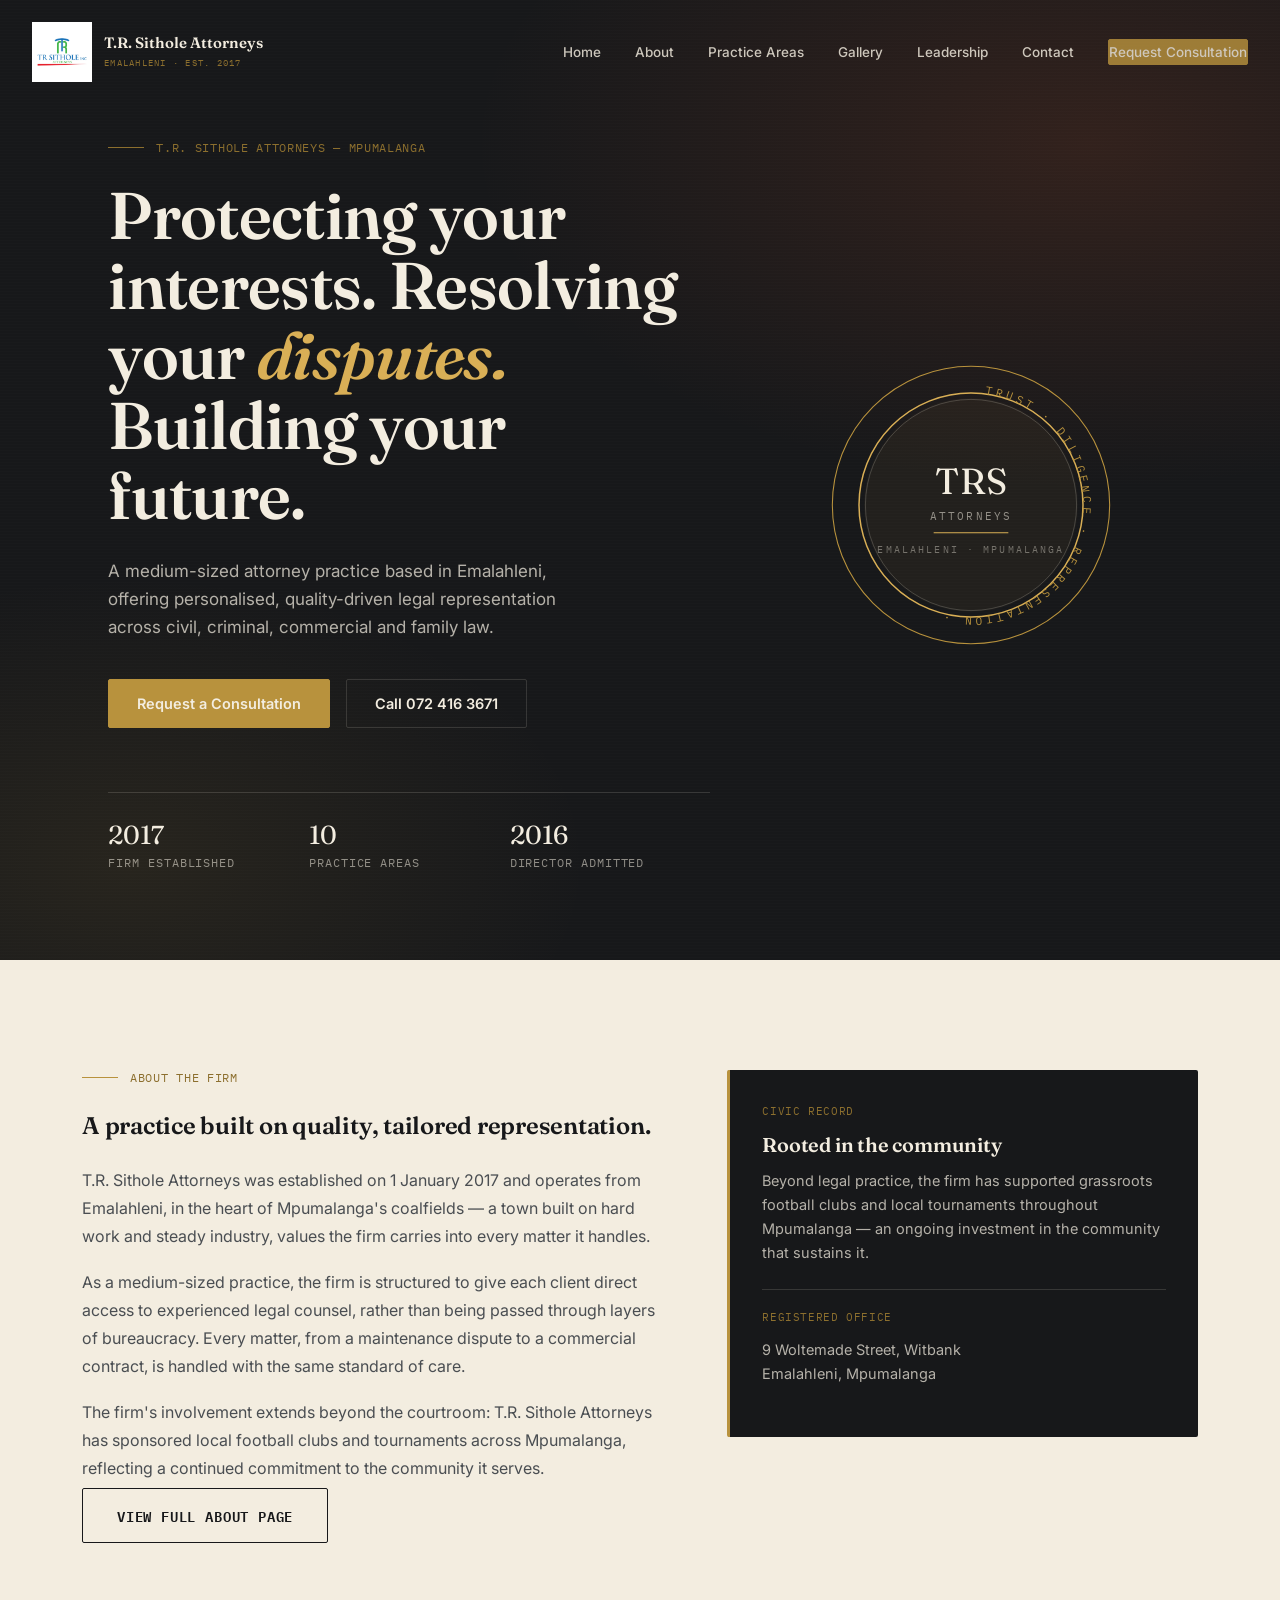
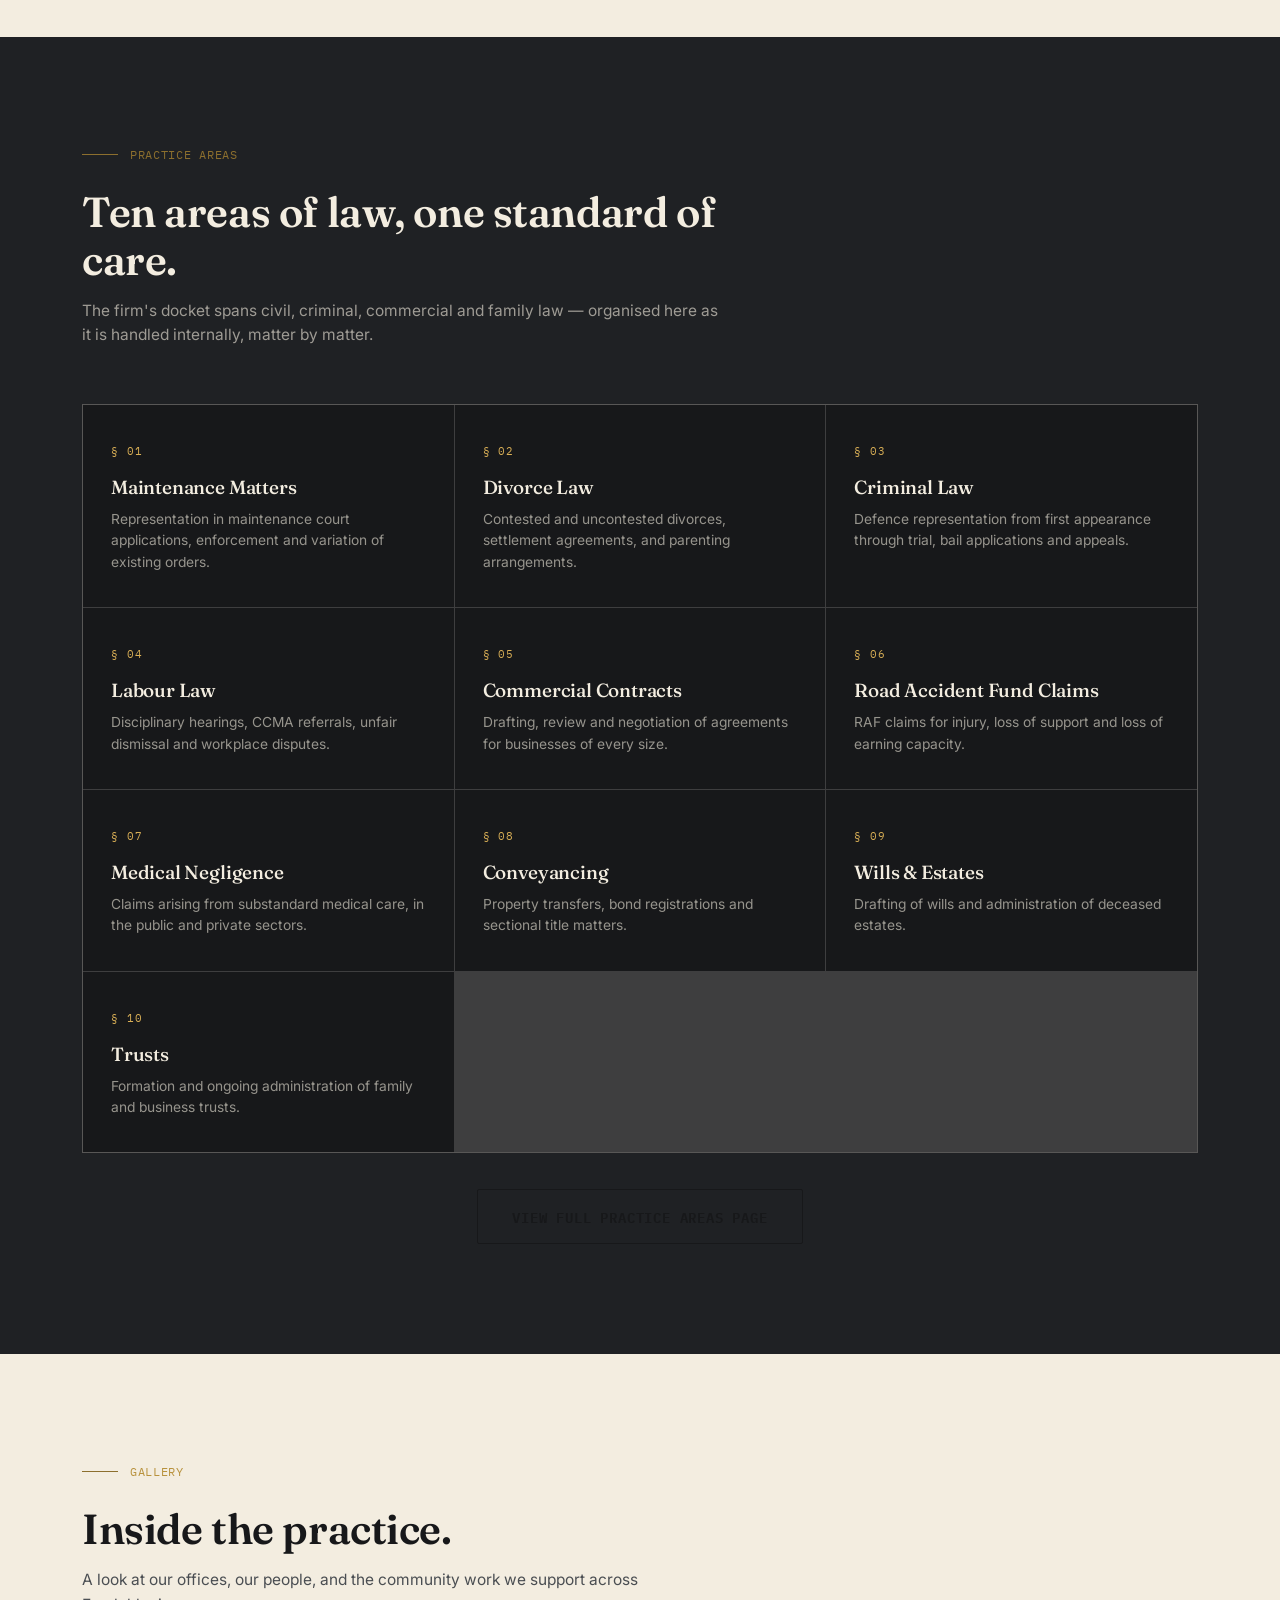
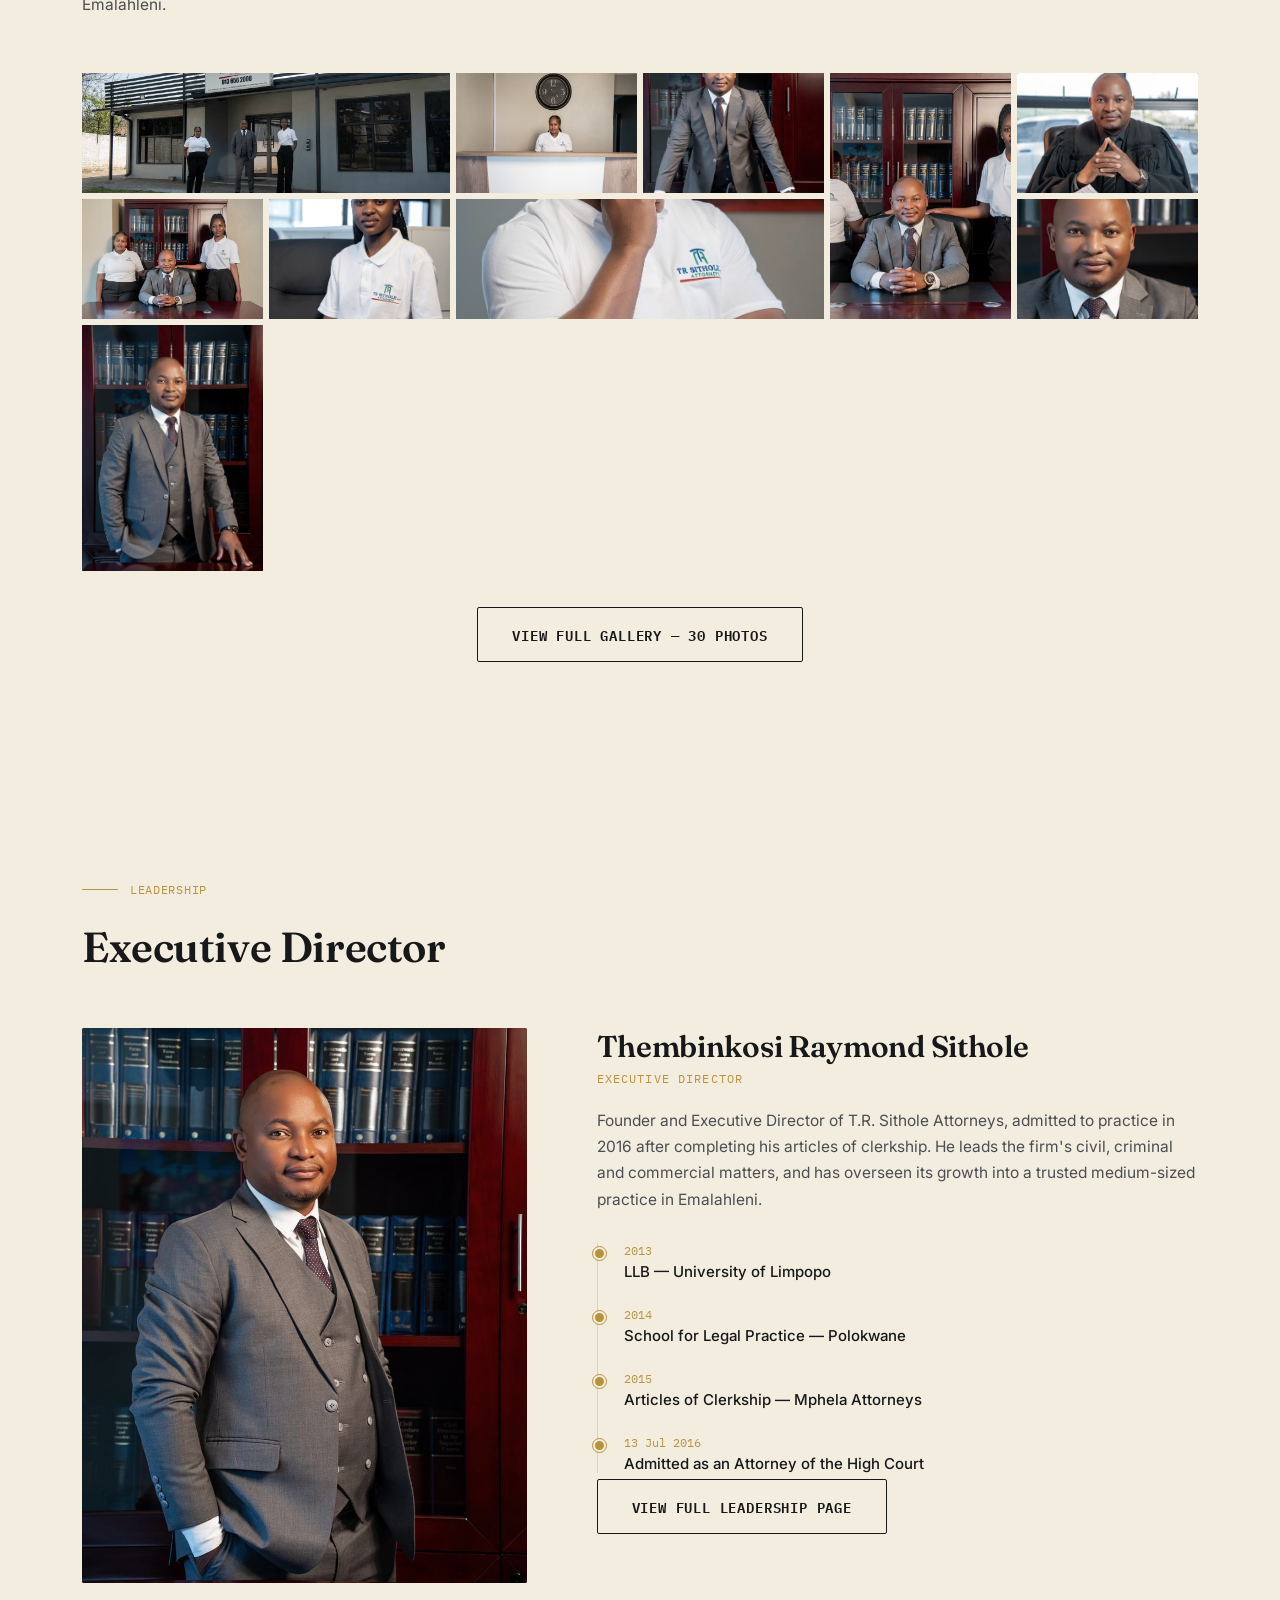
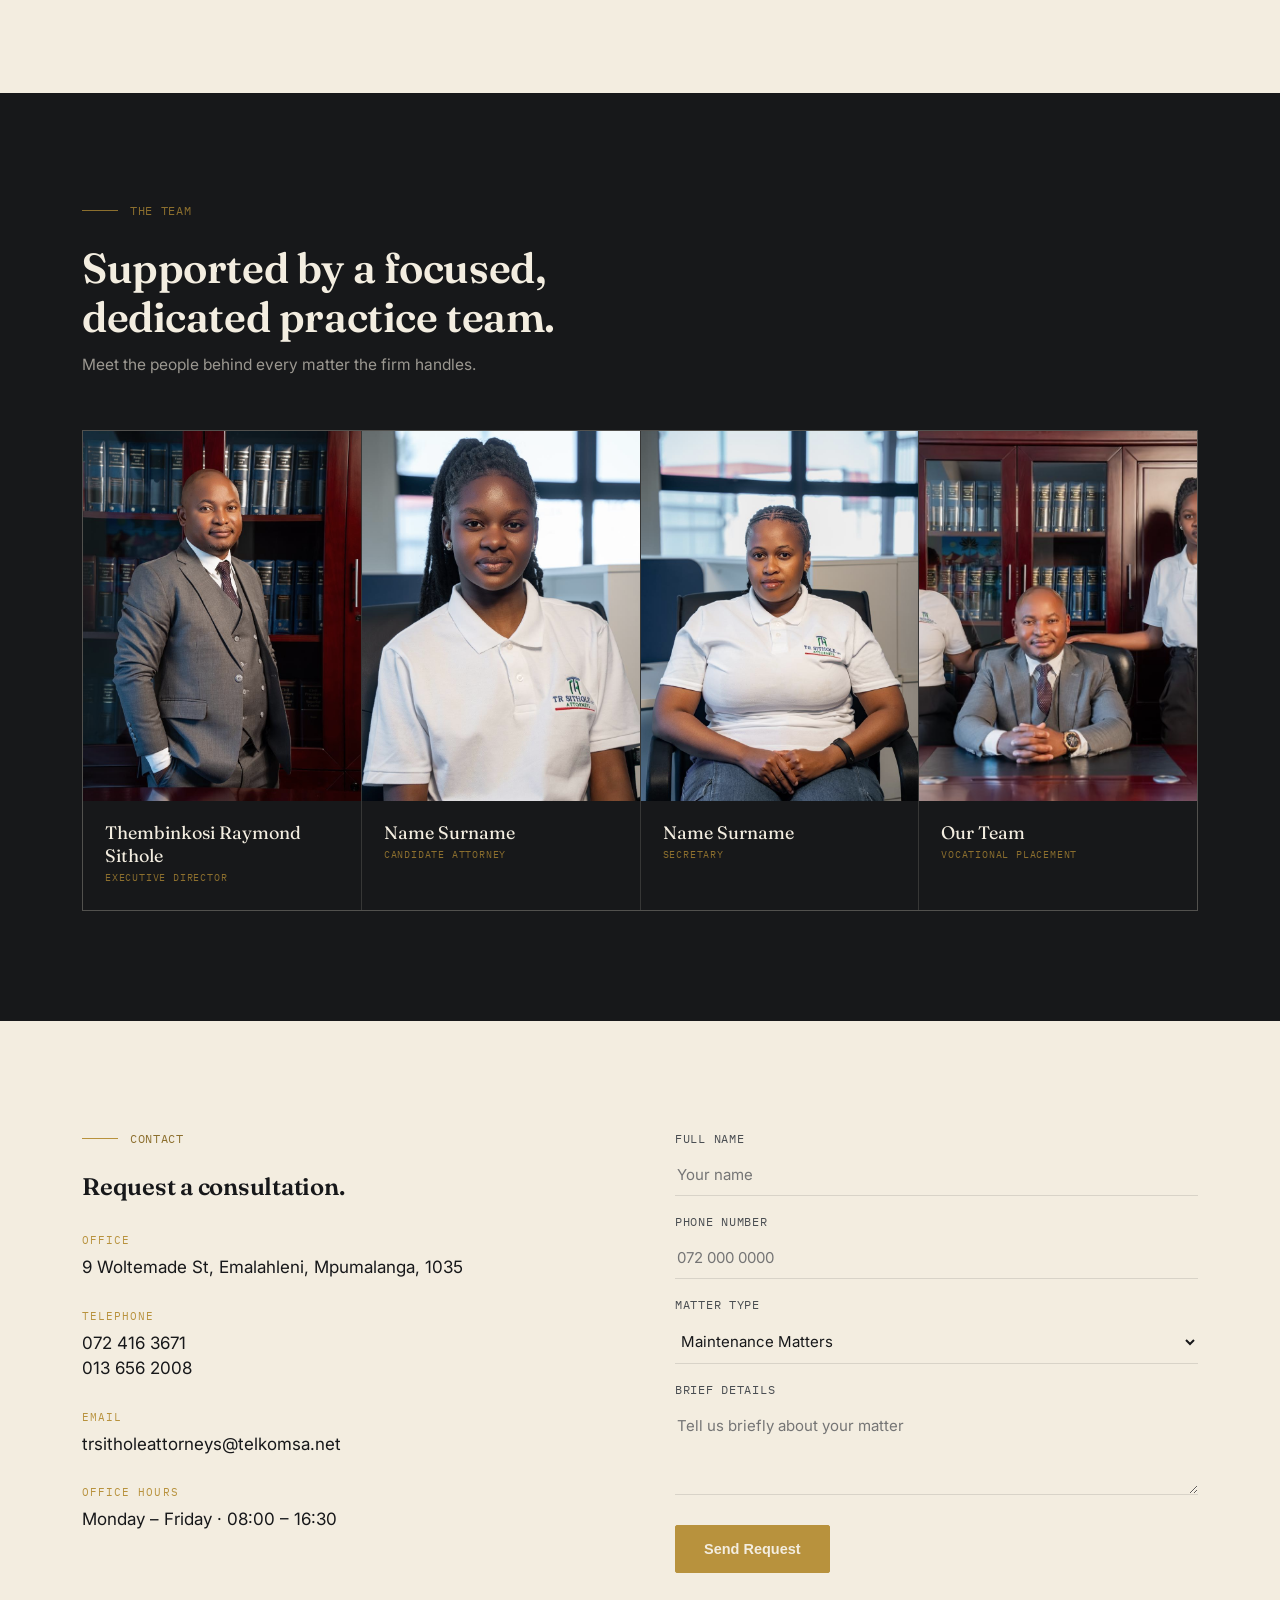
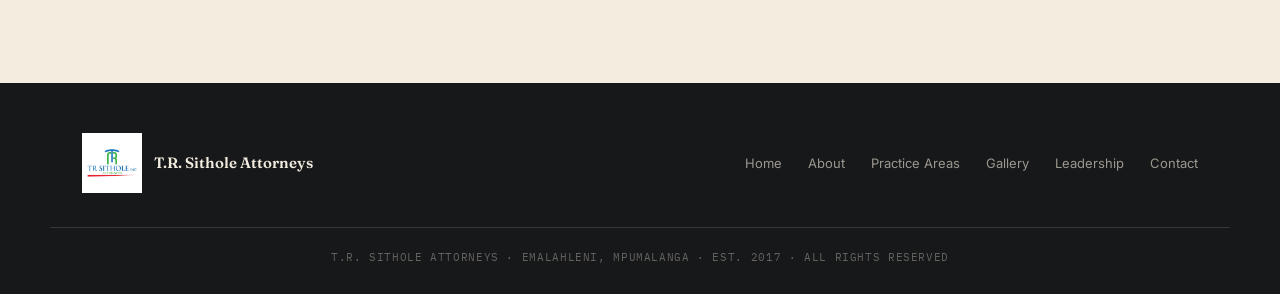
==== commit 045d09cc: "Update website" ====
--- a/index.html
+++ b/index.html
@@ -12,13 +12,16 @@
 <body>
 
 <nav class="nav" id="nav">
-  <a href="#home" class="brand">
-    <span class="logo-slot">
-      <svg class="seal-mark" viewBox="0 0 60 60" fill="none">
-        <circle cx="30" cy="30" r="27" stroke="#B8923D" stroke-width="1.2"/>
-        <circle cx="30" cy="30" r="21" stroke="#8C6F2E" stroke-width="1"/>
-        <text x="30" y="36" text-anchor="middle" font-family="Fraunces, serif" font-size="18" fill="#F3EDE0">TS</text>
-      </svg>
+  <a href="index.html" class="brand">
+	  
+	  <span class="logo-slot">
+  <img 
+    src="gallery/PHOTO-2026-08-18-14-00-42.jpg" 
+    alt="T.R. Sithole Attorneys Logo"
+    class="site-logo"
+  >
+</span>
+	  
     </span>
     <span class="brand-text">
       <span class="name">T.R. Sithole Attorneys</span><br>
@@ -26,26 +29,26 @@
     </span>
   </a>
   <div class="nav-links">
-    <a href="#home">Home</a>
-    <a href="#about">About</a>
-    <a href="#practice">Practice Areas</a>
-    <a href="#gallery">Gallery</a>
-    <a href="#leadership">Leadership</a>
-    <a href="#contact">Contact</a>
-    <a href="#contact" class="nav-cta">Request Consultation</a>
+    <a href="index.html#home">Home</a>
+    <a href="about/index.html">About</a>
+    <a href="practice/index.html">Practice Areas</a>
+    <a href="gallery/index.html">Gallery</a>
+    <a href="leadership/index.html">Leadership</a>
+    <a href="index.html#contact">Contact</a>
+    <a href="index.html#contact" class="nav-cta">Request Consultation</a>
   </div>
   <button class="burger" id="burgerBtn" aria-label="Open menu"><span></span><span></span><span></span></button>
 </nav>
 
 <div class="mobile-menu" id="mobileMenu">
   <button class="menu-close" id="menuClose" aria-label="Close menu">&times;</button>
-  <a href="#home">Home</a>
-  <a href="#about">About</a>
-  <a href="#practice">Practice Areas</a>
-  <a href="#gallery">Gallery</a>
-  <a href="#leadership">Leadership</a>
-  <a href="#contact">Contact</a>
-  <a href="#contact" class="nav-cta">Request Consultation</a>
+  <a href="index.html#home">Home</a>
+  <a href="about/index.html">About</a>
+  <a href="practice/index.html">Practice Areas</a>
+  <a href="gallery/index.html">Gallery</a>
+  <a href="leadership/index.html">Leadership</a>
+  <a href="index.html#contact">Contact</a>
+  <a href="index.html#contact" class="nav-cta">Request Consultation</a>
 </div>
 
 <section class="hero" id="home">
@@ -91,6 +94,9 @@
       <p>T.R. Sithole Attorneys was established on 1 January 2017 and operates from Emalahleni, in the heart of Mpumalanga's coalfields — a town built on hard work and steady industry, values the firm carries into every matter it handles.</p>
       <p>As a medium-sized practice, the firm is structured to give each client direct access to experienced legal counsel, rather than being passed through layers of bureaucracy. Every matter, from a maintenance dispute to a commercial contract, is handled with the same standard of care.</p>
       <p>The firm's involvement extends beyond the courtroom: T.R. Sithole Attorneys has sponsored local football clubs and tournaments across Mpumalanga, reflecting a continued commitment to the community it serves.</p>
+      <div style="margin-top:22px;">
+        <a href="about/index.html" class="btn-more">View Full About Page</a>
+      </div>
     </div>
     <div class="ledger reveal">
       <span class="mono">Civic Record</span>
@@ -98,7 +104,7 @@
       <p>Beyond legal practice, the firm has supported grassroots football clubs and local tournaments throughout Mpumalanga — an ongoing investment in the community that sustains it.</p>
       <div style="margin-top:24px; padding-top:20px; border-top:1px solid var(--line-dark);">
         <span class="mono">Registered Office</span>
-        <p style="margin-top:8px;">10 Hofmeyer St, Office No. 3<br>Emalahleni, Mpumalanga, 1035</p>
+        <p style="margin-top:8px;">9 Woltemade Street, Witbank<br>Emalahleni, Mpumalanga</p>
       </div>
     </div>
   </div>
@@ -123,6 +129,9 @@
       <div class="p-card"><span class="idx">§ 09</span><h3>Wills &amp; Estates</h3><p>Drafting of wills and administration of deceased estates.</p></div>
       <div class="p-card"><span class="idx">§ 10</span><h3>Trusts</h3><p>Formation and ongoing administration of family and business trusts.</p></div>
     </div>
+    <div class="gallery-footer reveal">
+      <a href="practice/index.html" class="btn-more">View Full Practice Areas Page</a>
+    </div>
   </div>
 </section>
 
@@ -173,6 +182,9 @@
           <div class="t-item"><span class="yr">2015</span><span class="ev">Articles of Clerkship — Mphela Attorneys</span></div>
           <div class="t-item"><span class="yr">13 Jul 2016</span><span class="ev">Admitted as an Attorney of the High Court</span></div>
         </div>
+        <div style="margin-top:22px;">
+          <a href="leadership/index.html" class="btn-more">View Full Leadership Page</a>
+        </div>
       </div>
     </div>
   </div>
@@ -202,7 +214,7 @@
       <!-- TODO: replace name/position/photo for the 3 cards below with real details -->
       <div class="team-card">
         <div class="team-photo">
-          <img src="gallery/PHOTO-2026-08-17-11-33-09_1.jpg" alt="Candidate Attorney"
+          <img src="gallery/PHOTO-2026-08-17-11-33-09_6.jpg" alt="Candidate Attorney"
                onerror="this.remove(); this.parentElement.querySelector('.ph-initial').style.display='flex';">
           <div class="ph-initial" style="display:none;">CA</div>
         </div>
@@ -214,7 +226,7 @@
 
       <div class="team-card">
         <div class="team-photo">
-          <img src="gallery/PHOTO-2026-08-17-11-33-09_2.jpg" alt="Secretary"
+          <img src="gallery/PHOTO-2026-08-17-11-33-10_12.jpg" alt="Secretary"
                onerror="this.remove(); this.parentElement.querySelector('.ph-initial').style.display='flex';">
           <div class="ph-initial" style="display:none;">S</div>
         </div>
@@ -226,12 +238,12 @@
 
       <div class="team-card">
         <div class="team-photo">
-          <img src="gallery/PHOTO-2026-08-17-11-33-09_3.jpg" alt="Vocational Placement"
+          <img src="gallery/PHOTO-2026-08-17-11-33-10_13.jpg" alt="Vocational Placement"
                onerror="this.remove(); this.parentElement.querySelector('.ph-initial').style.display='flex';">
           <div class="ph-initial" style="display:none;">VP</div>
         </div>
         <div class="team-info">
-          <div class="t-name">Name Surname</div>
+          <div class="t-name">Our Team</div>
           <div class="t-role">Vocational Placement</div>
         </div>
       </div>
@@ -248,7 +260,7 @@
 
       <div class="info-block">
         <span class="lbl">Office</span>
-        <span class="val">10 Hofmeyer St, Office No. 3, Emalahleni, Mpumalanga, 1035</span>
+        <span class="val">9 Woltemade St, Emalahleni, Mpumalanga, 1035</span>
       </div>
       <div class="info-block">
         <span class="lbl">Telephone</span>
@@ -304,26 +316,28 @@
 <footer>
   <div class="wrap">
     <div class="brand">
-      <span class="logo-slot">
-        <svg class="seal-mark" viewBox="0 0 60 60" fill="none">
-          <circle cx="30" cy="30" r="27" stroke="#B8923D" stroke-width="1"/>
-          <text x="30" y="36" text-anchor="middle" font-family="Fraunces, serif" font-size="18" fill="#F3EDE0">TS</text>
-        </svg>
-      </span>
+     <span class="logo-slot">
+  <img 
+    src="gallery/PHOTO-2026-08-18-14-00-42.jpg" 
+    alt="T.R. Sithole Attorneys Logo"
+    class="site-logo"
+  >
+</span>
       <span class="brand-text"><span class="name" style="color:var(--parchment)">T.R. Sithole Attorneys</span></span>
     </div>
     <div class="f-links">
-      <a href="#home">Home</a>
-      <a href="#about">About</a>
-      <a href="#practice">Practice Areas</a>
-      <a href="#gallery">Gallery</a>
-      <a href="#leadership">Leadership</a>
-      <a href="#contact">Contact</a>
+      <a href="index.html#home">Home</a>
+      <a href="about/index.html">About</a>
+      <a href="practice/index.html">Practice Areas</a>
+      <a href="gallery/index.html">Gallery</a>
+      <a href="leadership/index.html">Leadership</a>
+      <a href="index.html#contact">Contact</a>
     </div>
   </div>
   <p class="copy">T.R. SITHOLE ATTORNEYS &middot; EMALAHLENI, MPUMALANGA &middot; EST. 2017 &middot; ALL RIGHTS RESERVED</p>
 </footer>
 
+<script>window.LOGO_PATH = 'gallery/PHOTO-2026-08-18-14-00-42.jpg';</script>
 <script src="assets/js/main.js"></script>
 <script src="assets/js/gallery.js"></script>
 <script>
--- a/assets/css/style.css
+++ b/assets/css/style.css
@@ -27,6 +27,13 @@
   img{max-width:100%; display:block;}
   .wrap{max-width:var(--max); margin:0 auto; padding:0 32px;}
   @media(max-width:640px){.wrap{padding:0 20px;}}
+
+.site-logo {
+  width: 60px;
+  height: 60px;
+  object-fit: contain;
+  display: block;
+}
 
   /* ---------- NAV ---------- */
   .nav{
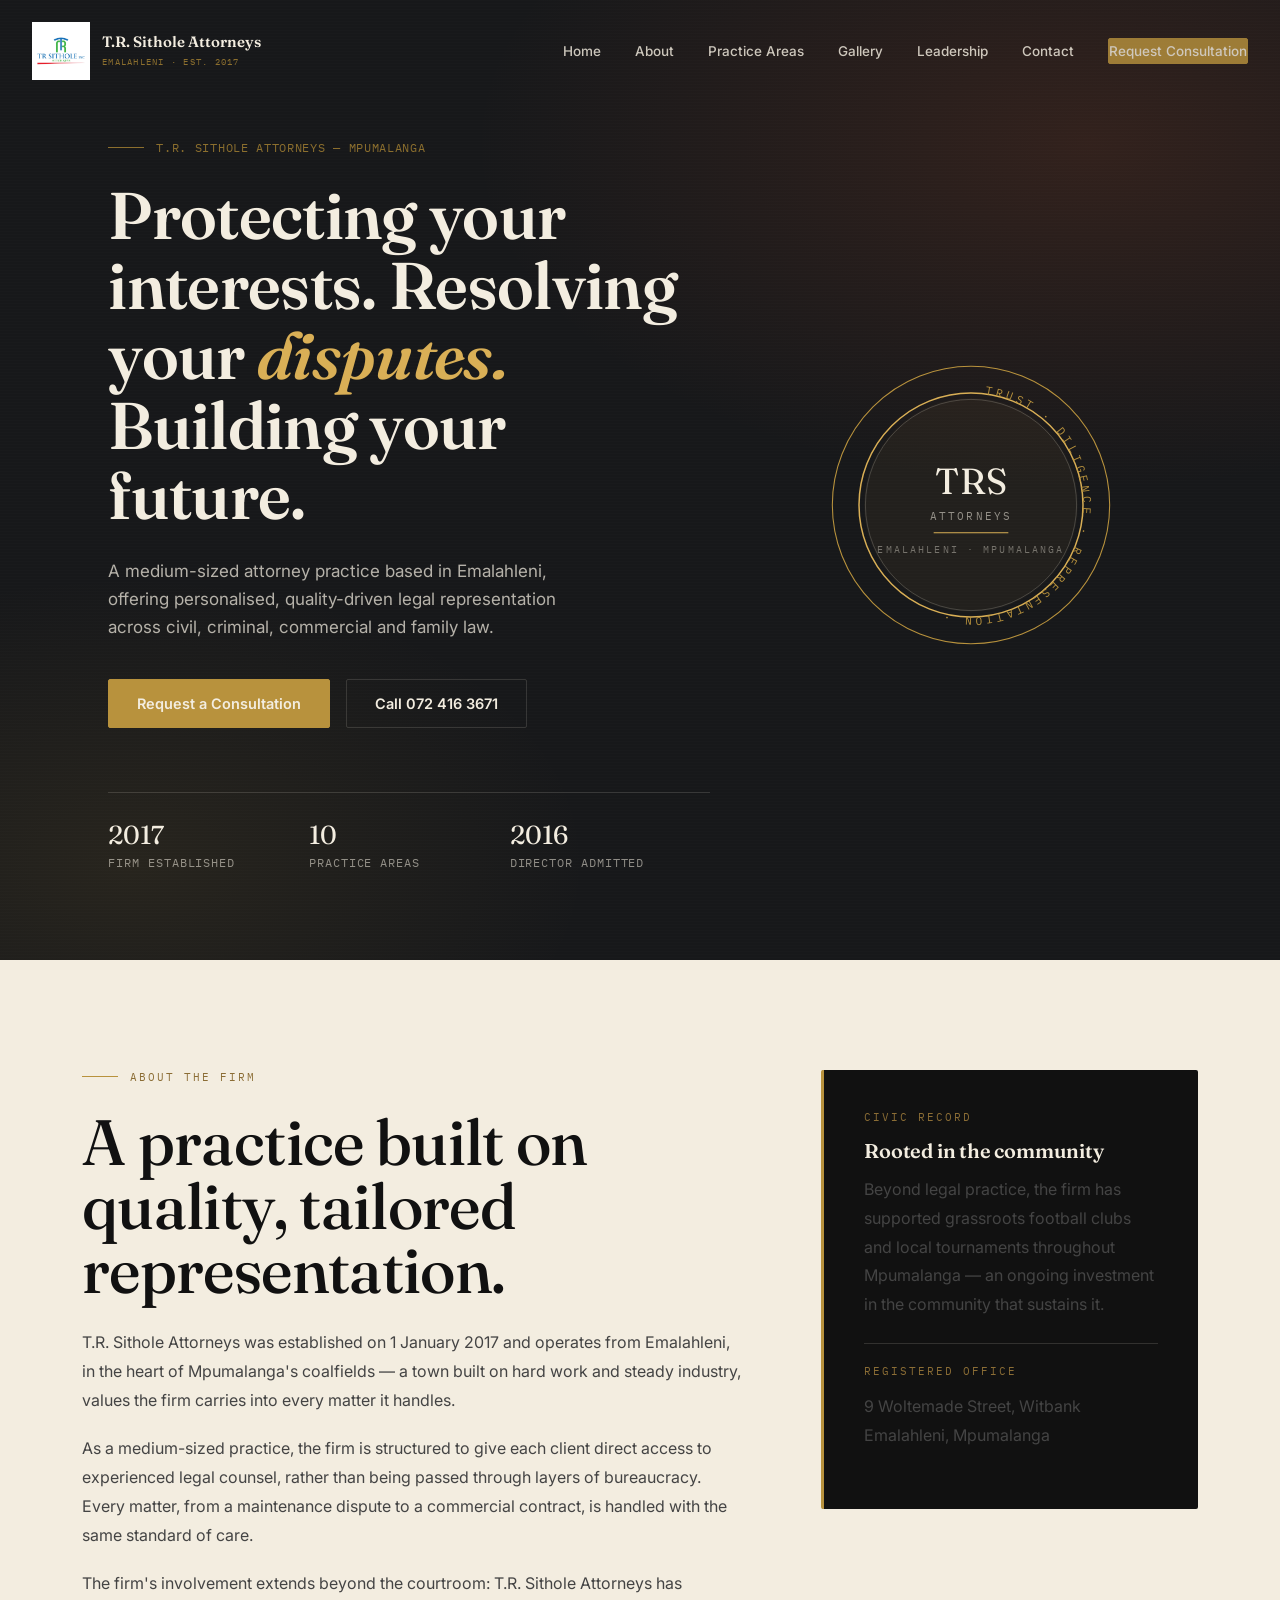
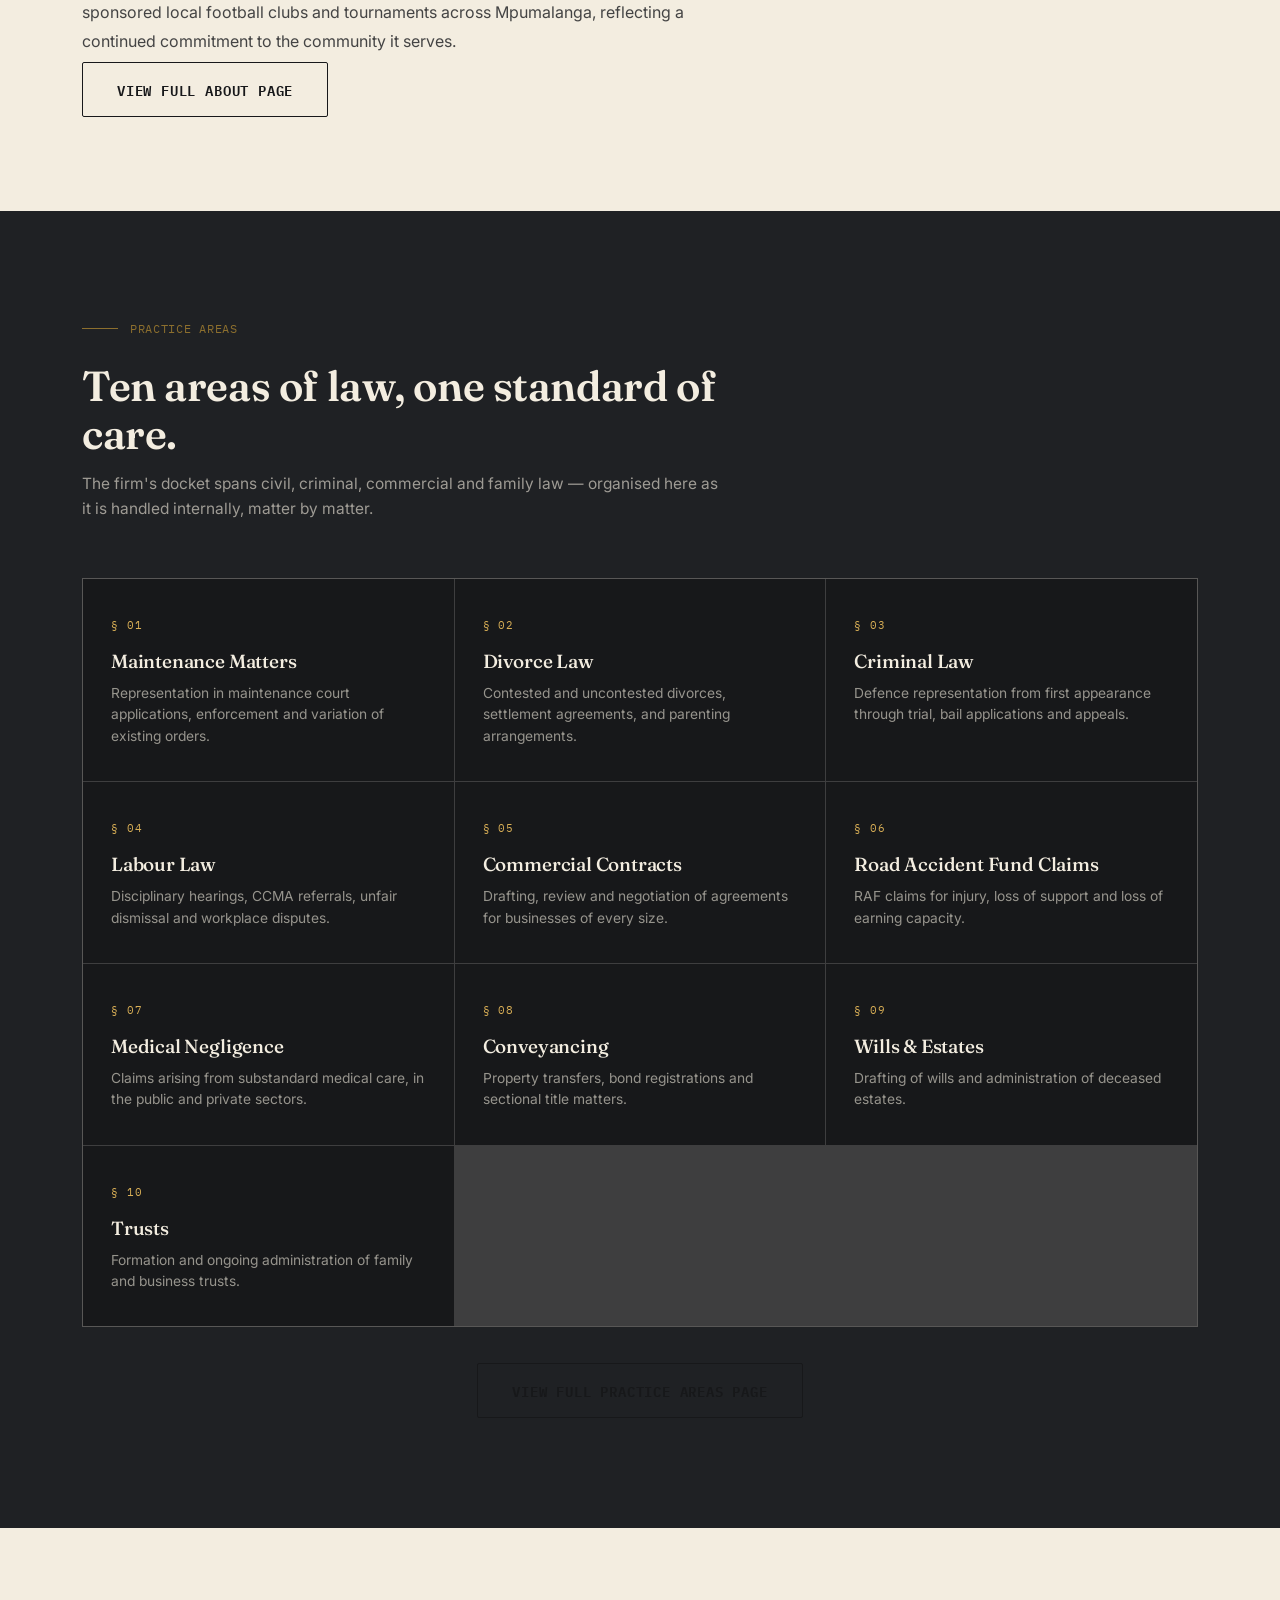
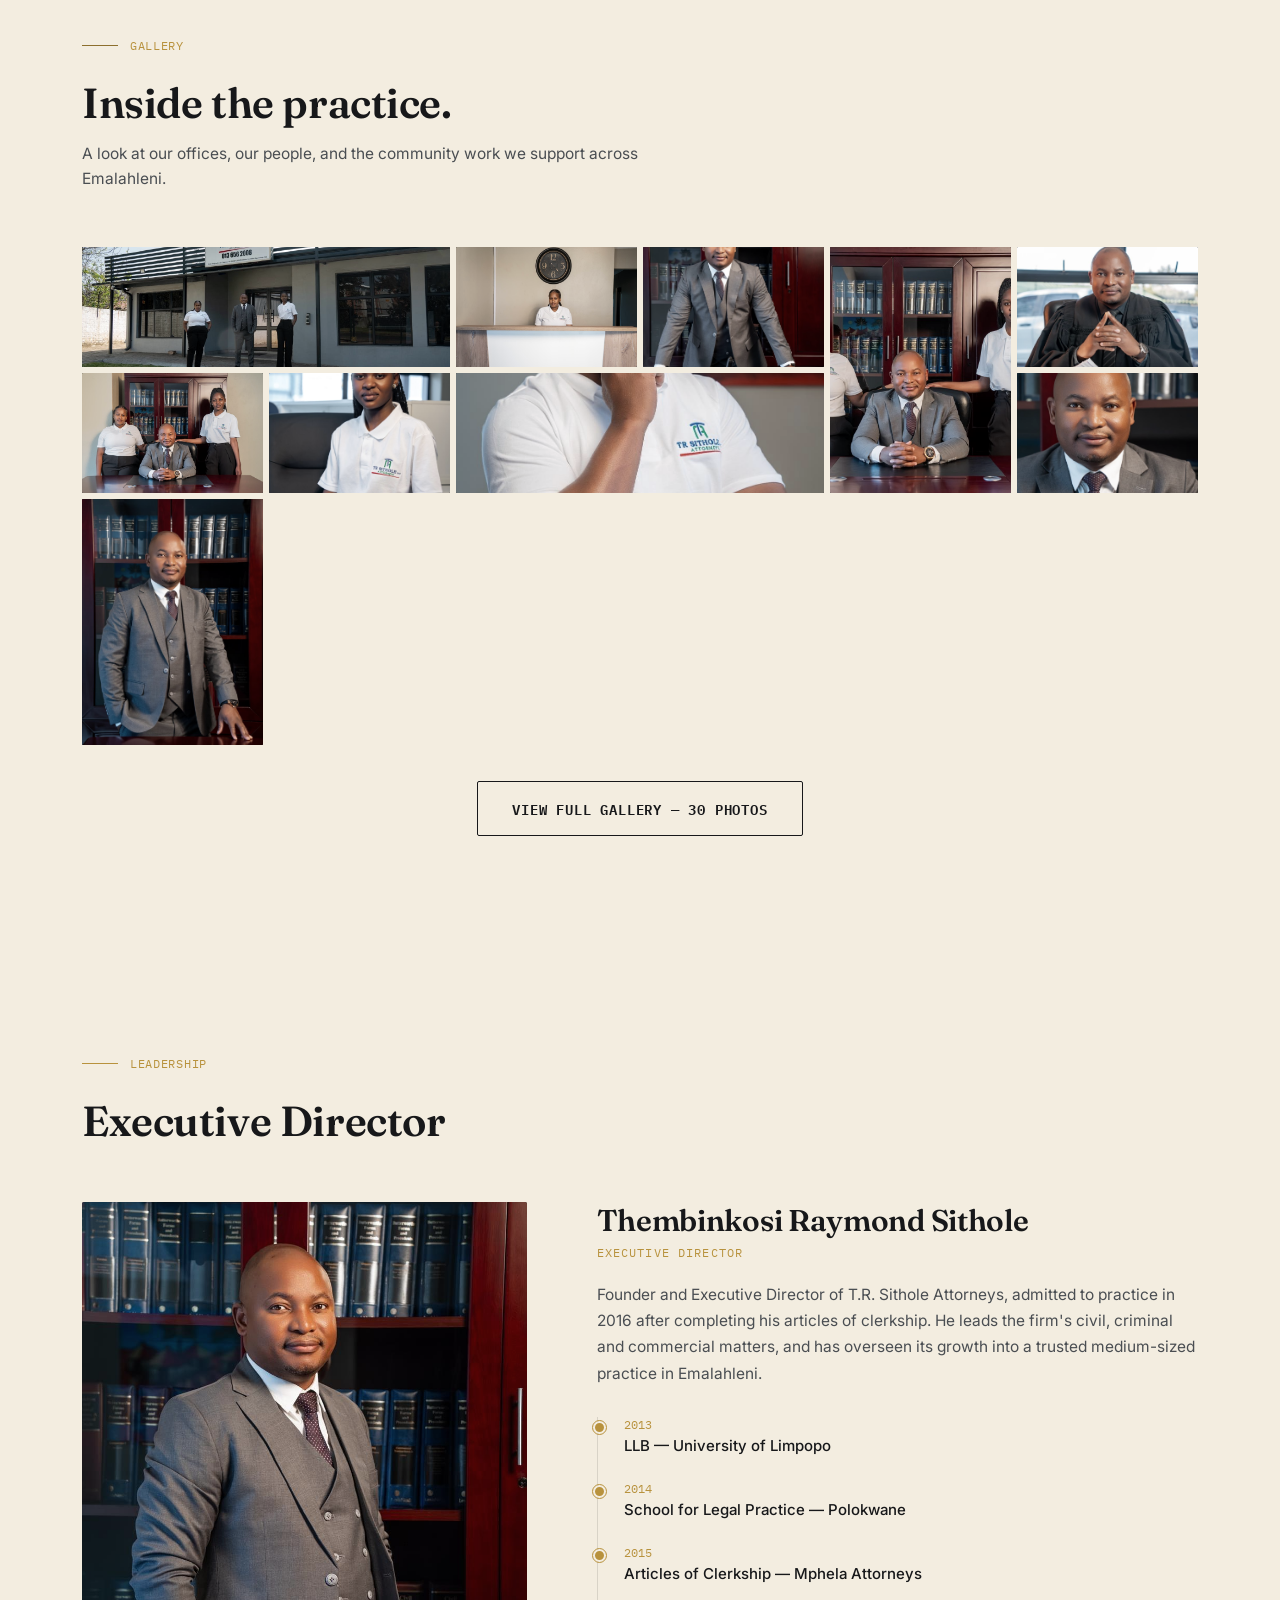
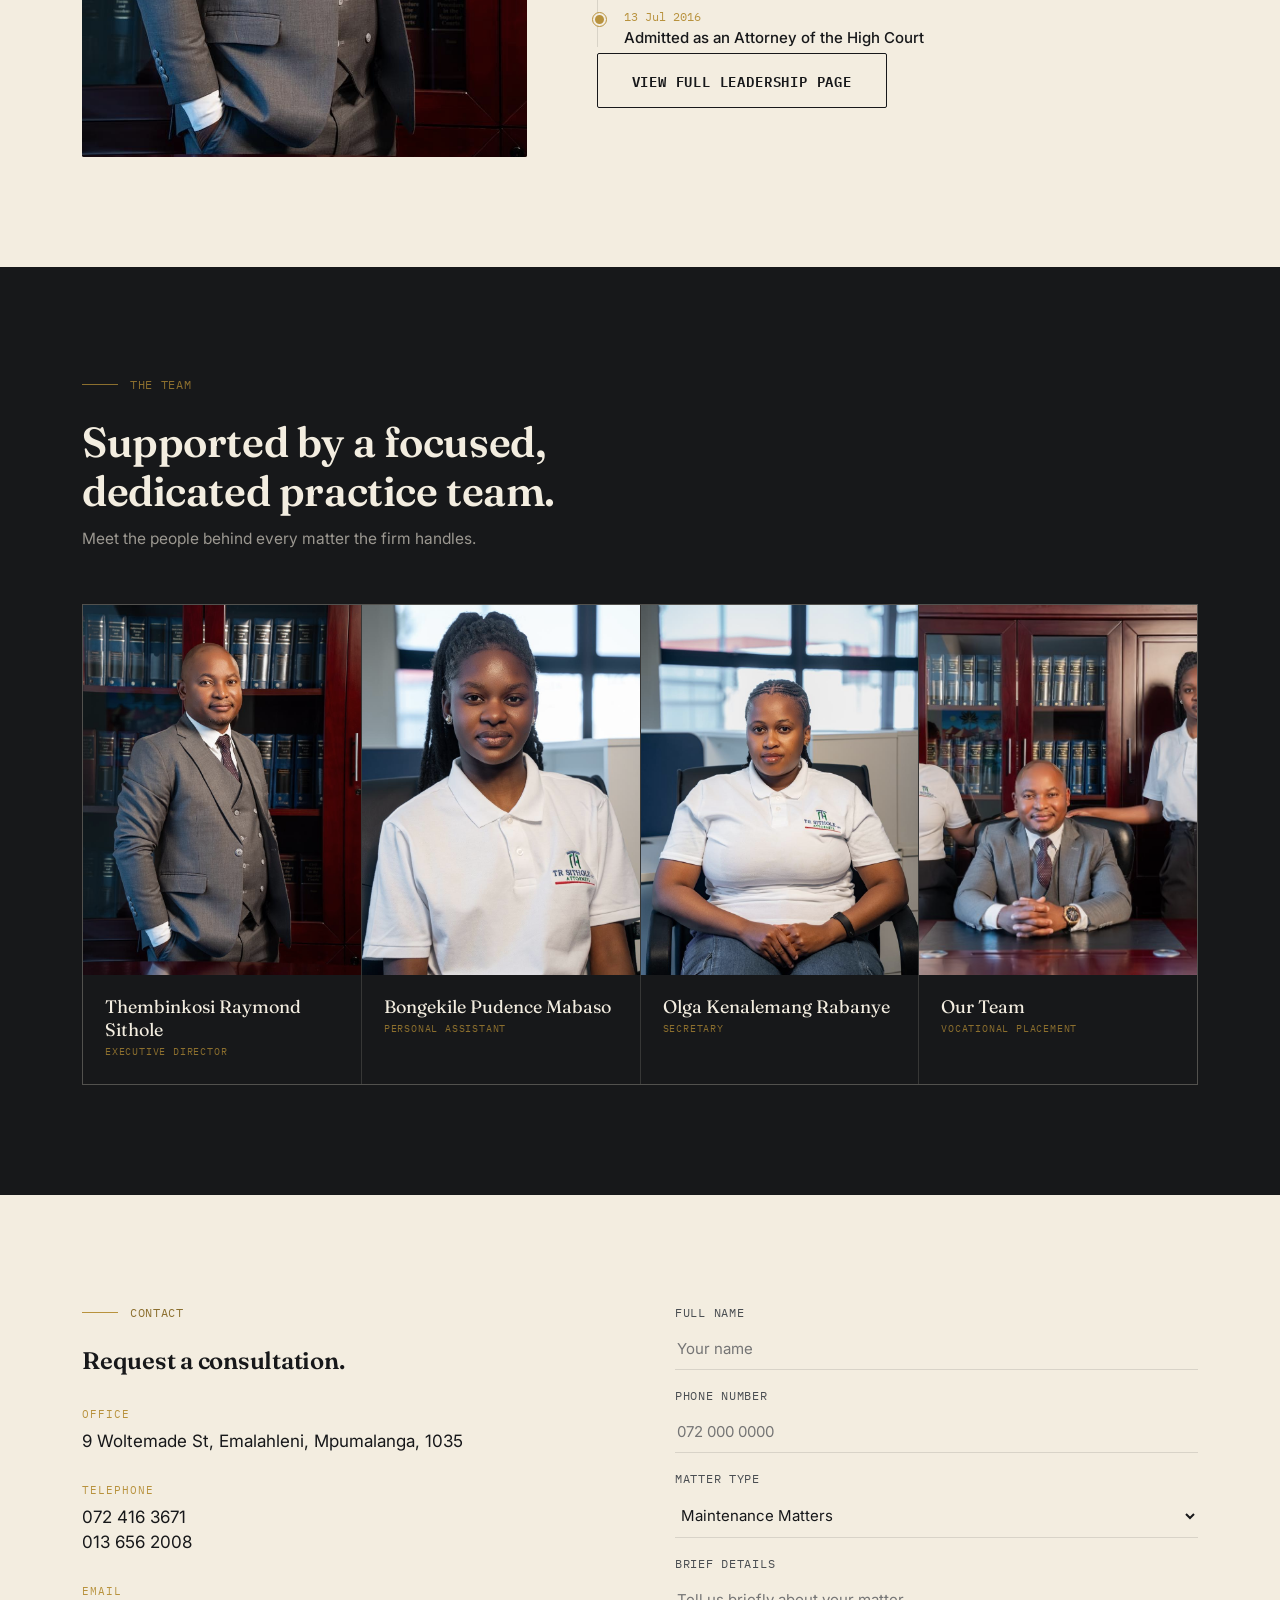
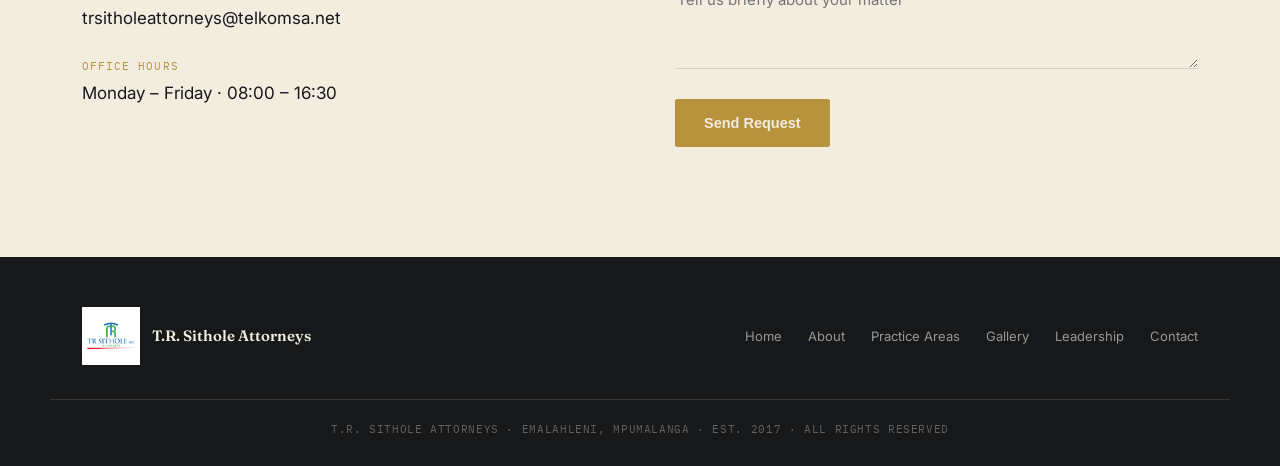
==== commit 645426ea: "update the team" ====
--- a/index.html
+++ b/index.html
@@ -219,8 +219,8 @@
           <div class="ph-initial" style="display:none;">CA</div>
         </div>
         <div class="team-info">
-          <div class="t-name">Name Surname</div>
-          <div class="t-role">Candidate Attorney</div>
+          <div class="t-name">Bongekile Pudence Mabaso</div>
+          <div class="t-role">Personal Assistant</div>
         </div>
       </div>
 
@@ -231,7 +231,7 @@
           <div class="ph-initial" style="display:none;">S</div>
         </div>
         <div class="team-info">
-          <div class="t-name">Name Surname</div>
+          <div class="t-name">Olga Kenalemang Rabanye</div>
           <div class="t-role">Secretary</div>
         </div>
       </div>
--- a/assets/css/style.css
+++ b/assets/css/style.css
@@ -338,3 +338,449 @@
     .seal circle, .seal path, .seal line{stroke-dashoffset:0;}
     .seal .inner-fill{opacity:1;}
   }
+
+
+/* =========================================
+   ABOUT PAGE - FIX TEXT VISIBILITY & SPACING
+========================================= */
+
+/* Make sure sections can grow naturally */
+.page-hero,
+.page-content,
+.values-section,
+.process-section,
+.community-section,
+.about-cta {
+    height: auto;
+    min-height: 0;
+    overflow: visible;
+}
+
+
+/* =========================================
+   HERO
+========================================= */
+
+.page-hero {
+    padding: 150px 0 90px;
+}
+
+.page-hero .wrap {
+    position: relative;
+    z-index: 2;
+}
+
+.page-hero h1 {
+    display: block;
+    visibility: visible;
+    opacity: 1;
+    height: auto;
+    overflow: visible;
+    margin: 20px 0 25px;
+}
+
+.page-hero h1 em {
+    display: inline;
+}
+
+.page-hero p {
+    display: block;
+    visibility: visible;
+    opacity: .85;
+    height: auto;
+    overflow: visible;
+    max-width: 680px;
+}
+
+
+/* =========================================
+   ABOUT CONTENT
+========================================= */
+
+.page-content {
+    padding: 90px 0;
+}
+
+.about-grid {
+    align-items: start;
+}
+
+.about-grid > div {
+    min-width: 0;
+}
+
+.about-grid h2 {
+    display: block;
+    height: auto;
+    overflow: visible;
+    margin: 15px 0 30px;
+}
+
+.about-grid p {
+    display: block;
+    height: auto;
+    overflow: visible;
+    line-height: 1.8;
+    margin: 0 0 22px;
+}
+
+
+/* =========================================
+   LEDGER
+========================================= */
+
+.ledger {
+    height: auto;
+    min-height: 0;
+    overflow: visible;
+}
+
+.ledger h3 {
+    display: block;
+    height: auto;
+    overflow: visible;
+}
+
+.ledger p {
+    display: block;
+    height: auto;
+    overflow: visible;
+}
+
+
+/* =========================================
+   VALUES
+========================================= */
+
+.values-section {
+    padding: 100px 0;
+}
+
+.values-section .section-heading {
+    height: auto;
+    overflow: visible;
+}
+
+.values-section h2 {
+    display: block;
+    height: auto;
+    overflow: visible;
+}
+
+.values-grid {
+    height: auto;
+    overflow: visible;
+}
+
+.value-card {
+    height: auto;
+    min-height: 280px;
+    overflow: visible;
+}
+
+.value-card h3 {
+    display: block;
+    height: auto;
+    overflow: visible;
+    margin: 25px 0 15px;
+}
+
+.value-card p {
+    display: block;
+    height: auto;
+    overflow: visible;
+}
+
+
+/* =========================================
+   HOW WE WORK
+========================================= */
+
+.process-section {
+    padding: 100px 0;
+}
+
+.process-section .section-heading {
+    height: auto;
+    overflow: visible;
+}
+
+.process-section h2 {
+    display: block;
+    height: auto;
+    overflow: visible;
+}
+
+.process-section p {
+    height: auto;
+    overflow: visible;
+}
+
+.process-grid {
+    height: auto;
+    overflow: visible;
+}
+
+.process-card {
+    height: auto;
+    min-height: 280px;
+    overflow: visible;
+}
+
+.process-card h3 {
+    display: block;
+    height: auto;
+    overflow: visible;
+}
+
+.process-card p {
+    display: block;
+    height: auto;
+    overflow: visible;
+    line-height: 1.8;
+}
+
+
+/* =========================================
+   COMMUNITY
+========================================= */
+
+.community-section {
+    padding: 100px 0;
+}
+
+.community-grid {
+    align-items: start;
+}
+
+.community-grid h2 {
+    display: block;
+    height: auto;
+    overflow: visible;
+}
+
+.community-grid p {
+    display: block;
+    height: auto;
+    overflow: visible;
+    line-height: 1.8;
+}
+
+
+/* =========================================
+   CTA
+========================================= */
+
+.about-cta {
+    padding: 100px 0;
+}
+
+.cta-inner {
+    height: auto;
+    overflow: visible;
+}
+
+.cta-inner h2 {
+    display: block;
+    height: auto;
+    overflow: visible;
+}
+
+.cta-inner p {
+    display: block;
+    height: auto;
+    overflow: visible;
+}
+
+
+/* =========================================
+   REVEAL ANIMATION FIX
+========================================= */
+
+/*
+   If main.js uses .reveal to hide elements before
+   animation, this makes sure the page remains readable
+   even if the animation does not run correctly.
+*/
+
+.reveal {
+    height: auto;
+}
+
+
+/* =========================================
+   LOGO
+========================================= */
+
+.site-logo {
+    width: 58px;
+    height: 58px;
+    max-width: 100%;
+    object-fit: contain;
+    display: block;
+}
+
+
+/* =========================================
+   MOBILE
+========================================= */
+
+@media (max-width: 800px) {
+
+    .page-hero {
+        padding: 130px 0 70px;
+    }
+
+    .page-hero h1 {
+        font-size: 48px;
+        line-height: 1.05;
+    }
+
+    .page-content {
+        padding: 70px 0;
+    }
+
+    .about-grid,
+    .community-grid {
+        grid-template-columns: 1fr;
+        gap: 50px;
+    }
+
+    .about-grid h2,
+    .community-grid h2 {
+        font-size: 45px;
+        line-height: 1.05;
+    }
+
+    .values-grid,
+    .process-grid {
+        grid-template-columns: 1fr;
+    }
+
+    .value-card,
+    .process-card {
+        min-height: 0;
+        padding: 35px 25px;
+    }
+
+    .about-stats-grid {
+        grid-template-columns: repeat(2, 1fr);
+    }
+
+}
+
+
+@media (max-width: 500px) {
+
+    .page-hero h1 {
+        font-size: 40px;
+    }
+
+    .about-stats-grid {
+        grid-template-columns: 1fr;
+    }
+
+    .about-stat {
+        border-left: 1px solid var(--line-dark);
+    }
+
+}
+
+/* =========================================
+   ABOUT PAGE
+========================================= */
+
+/* About page hero */
+.page-hero {
+    background: #111111;
+    color: #f4efe6;
+    padding: 150px 0 90px;
+}
+
+.page-hero .wrap {
+    max-width: 1200px;
+    margin: 0 auto;
+}
+
+.page-hero .mono {
+    color: #c8a96b;
+    font-family: "IBM Plex Mono", monospace;
+    font-size: 12px;
+    letter-spacing: 2px;
+}
+
+.page-hero h1 {
+    font-family: "Fraunces", serif;
+    font-size: clamp(55px, 8vw, 100px);
+    line-height: 0.95;
+    font-weight: 500;
+    margin: 20px 0;
+    color: #f4efe6;
+}
+
+.page-hero h1 em {
+    font-style: italic;
+    font-weight: 400;
+}
+
+.page-hero p {
+    max-width: 650px;
+    font-family: "Inter", sans-serif;
+    font-size: 18px;
+    line-height: 1.8;
+    color: rgba(244, 239, 230, 0.75);
+}
+
+
+/* =========================================
+   ABOUT STORY
+========================================= */
+
+.page-content {
+    padding: 100px 0;
+    background: #f4efe6;
+}
+
+.about-grid {
+    display: grid;
+    grid-template-columns: 1.4fr 0.8fr;
+    gap: 80px;
+    align-items: start;
+}
+
+.about-grid h2 {
+    font-family: "Fraunces", serif;
+    font-size: clamp(40px, 5vw, 65px);
+    line-height: 1;
+    font-weight: 500;
+    margin: 15px 0 35px;
+    color: #111111;
+}
+
+.about-grid p {
+    font-family: "Inter", sans-serif;
+    font-size: 16px;
+    line-height: 1.8;
+    color: #444;
+    margin-bottom: 20px;
+}
+
+.about-grid .mono {
+    color: #8b6d35;
+    font-family: "IBM Plex Mono", monospace;
+    font-size: 11px;
+    letter-spacing: 2px;
+}
+
+
+/* =========================================
+   FIRM DETAILS CARD
+========================================= */
+
+.ledger {
+    background: #111111;
+    color: #f4efe6;
+    padding: 40px;
+}
+
+.ledger .mono
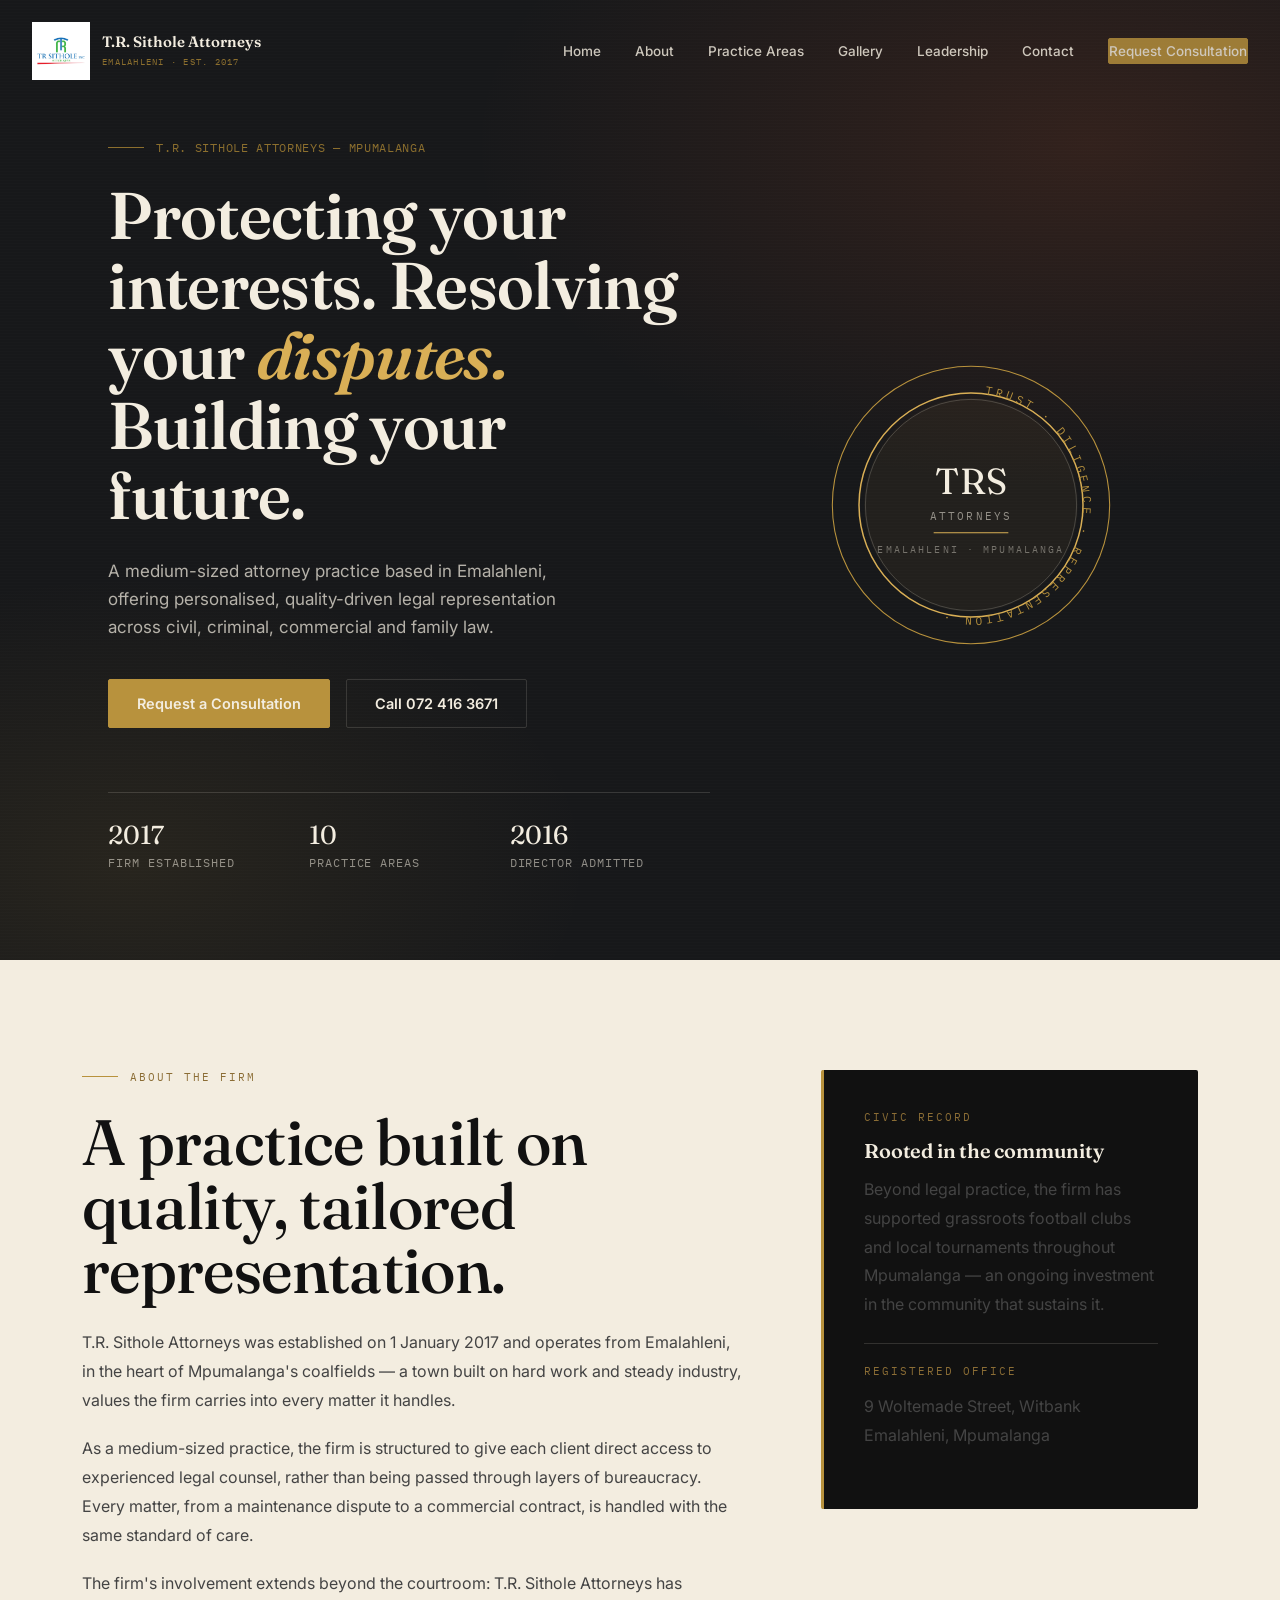
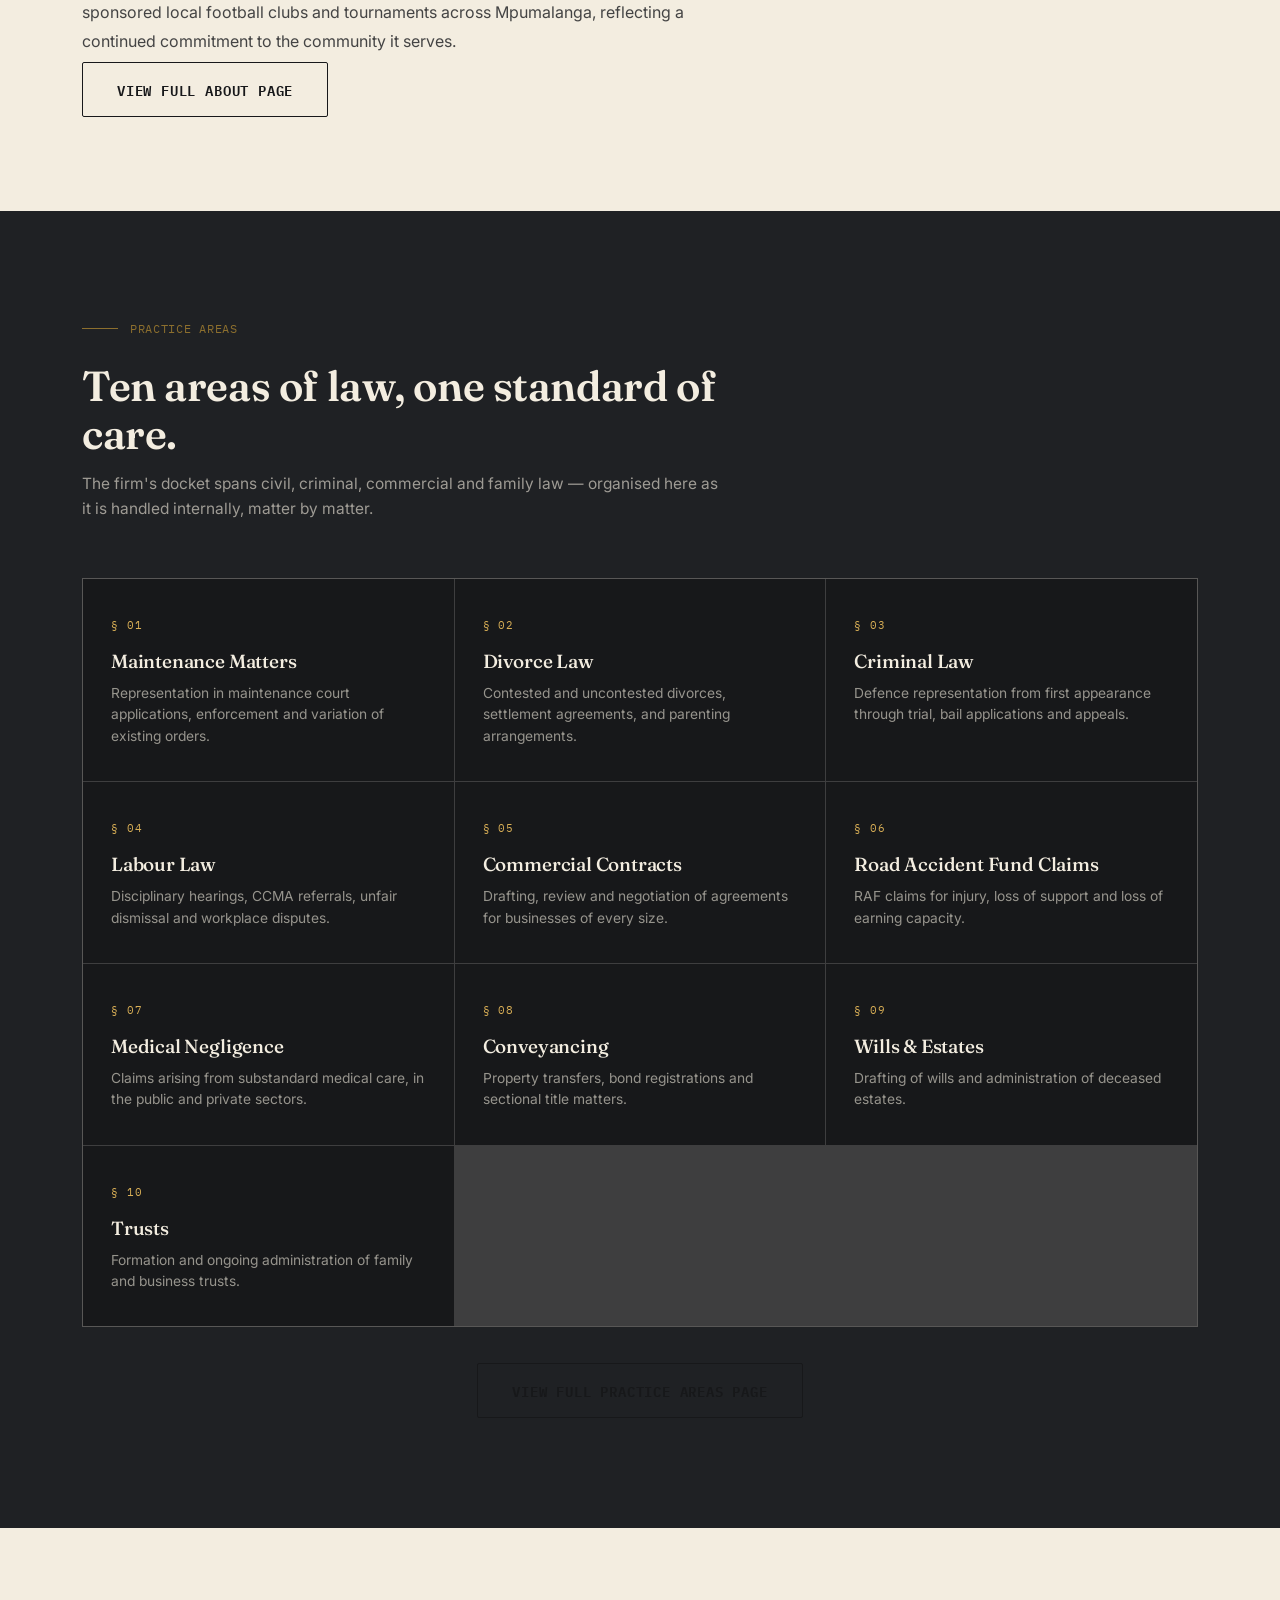
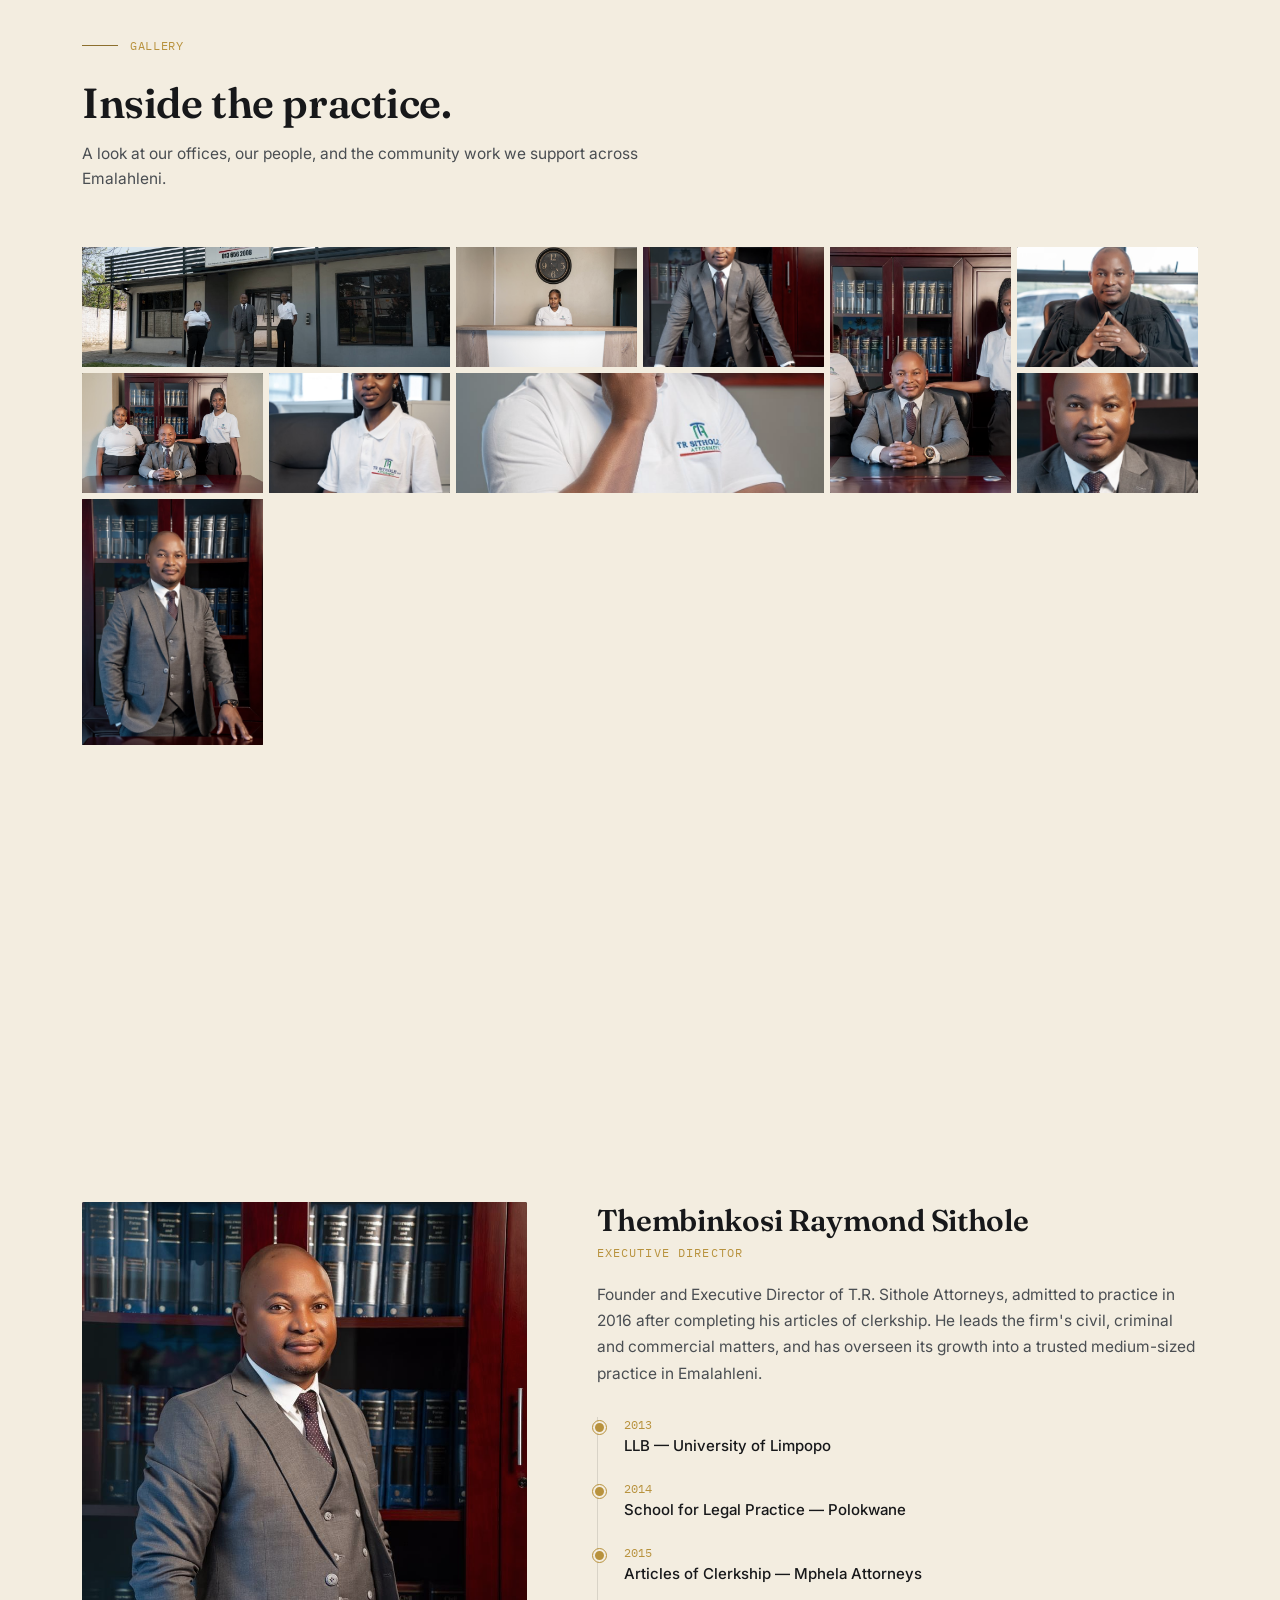
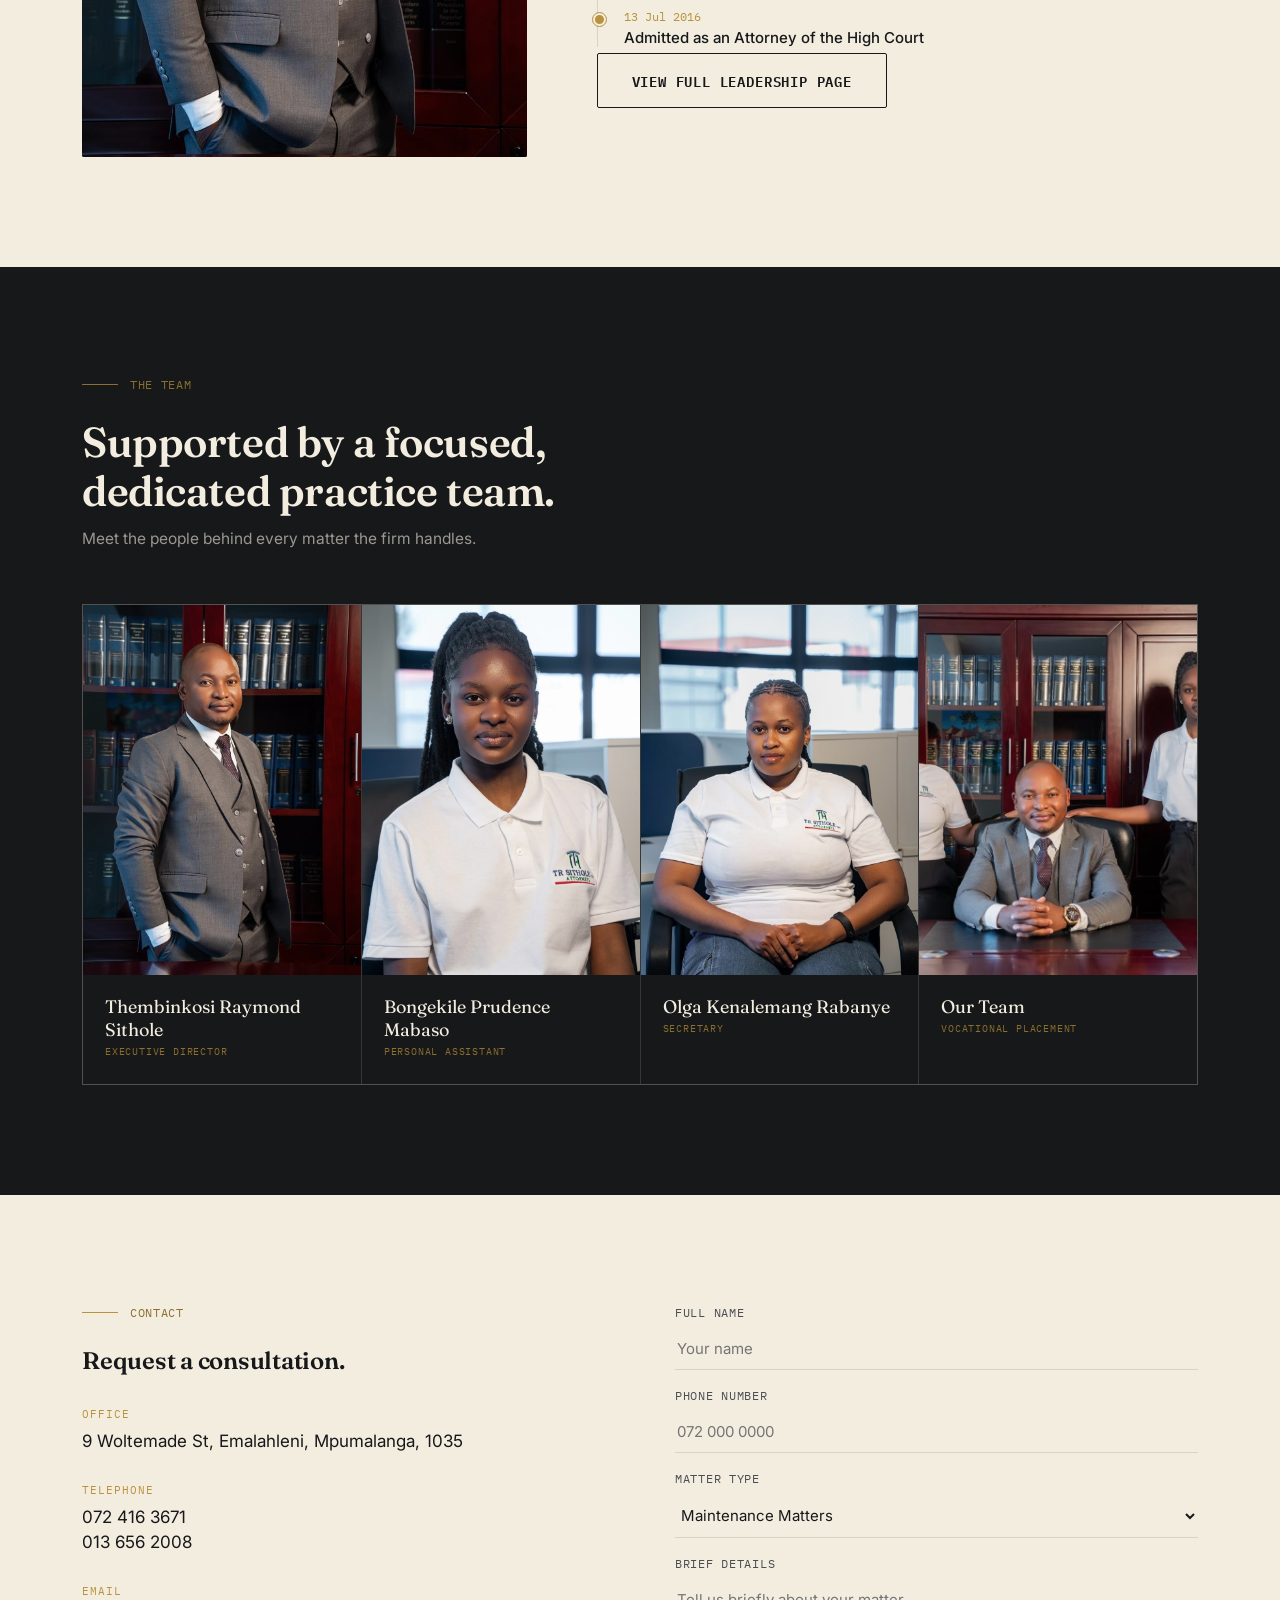
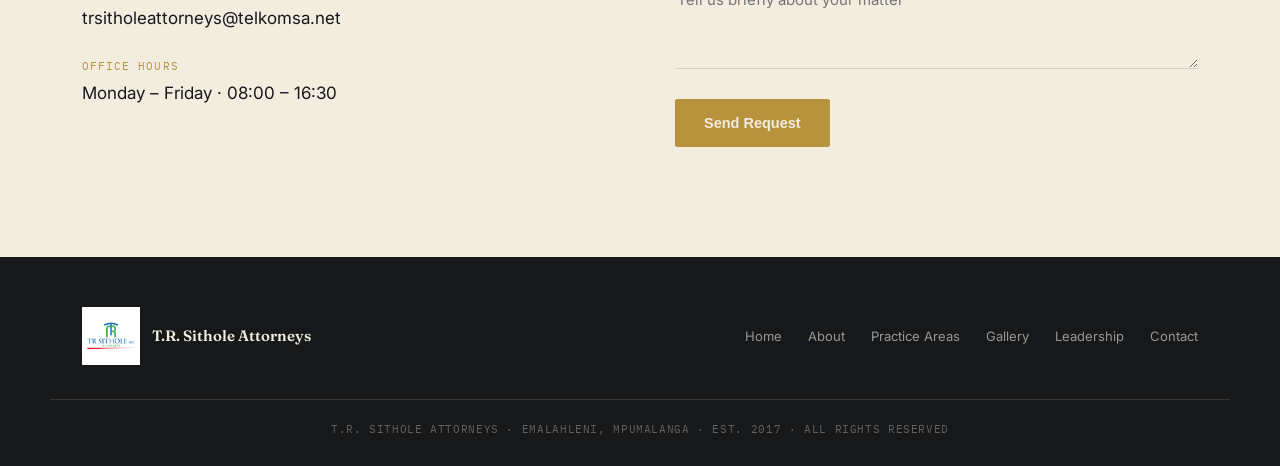
==== commit 16cfc656: "update websites" ====
--- a/index.html
+++ b/index.html
@@ -219,7 +219,7 @@
           <div class="ph-initial" style="display:none;">CA</div>
         </div>
         <div class="team-info">
-          <div class="t-name">Bongekile Pudence Mabaso</div>
+          <div class="t-name">Bongekile Prudence Mabaso</div>
           <div class="t-role">Personal Assistant</div>
         </div>
       </div>
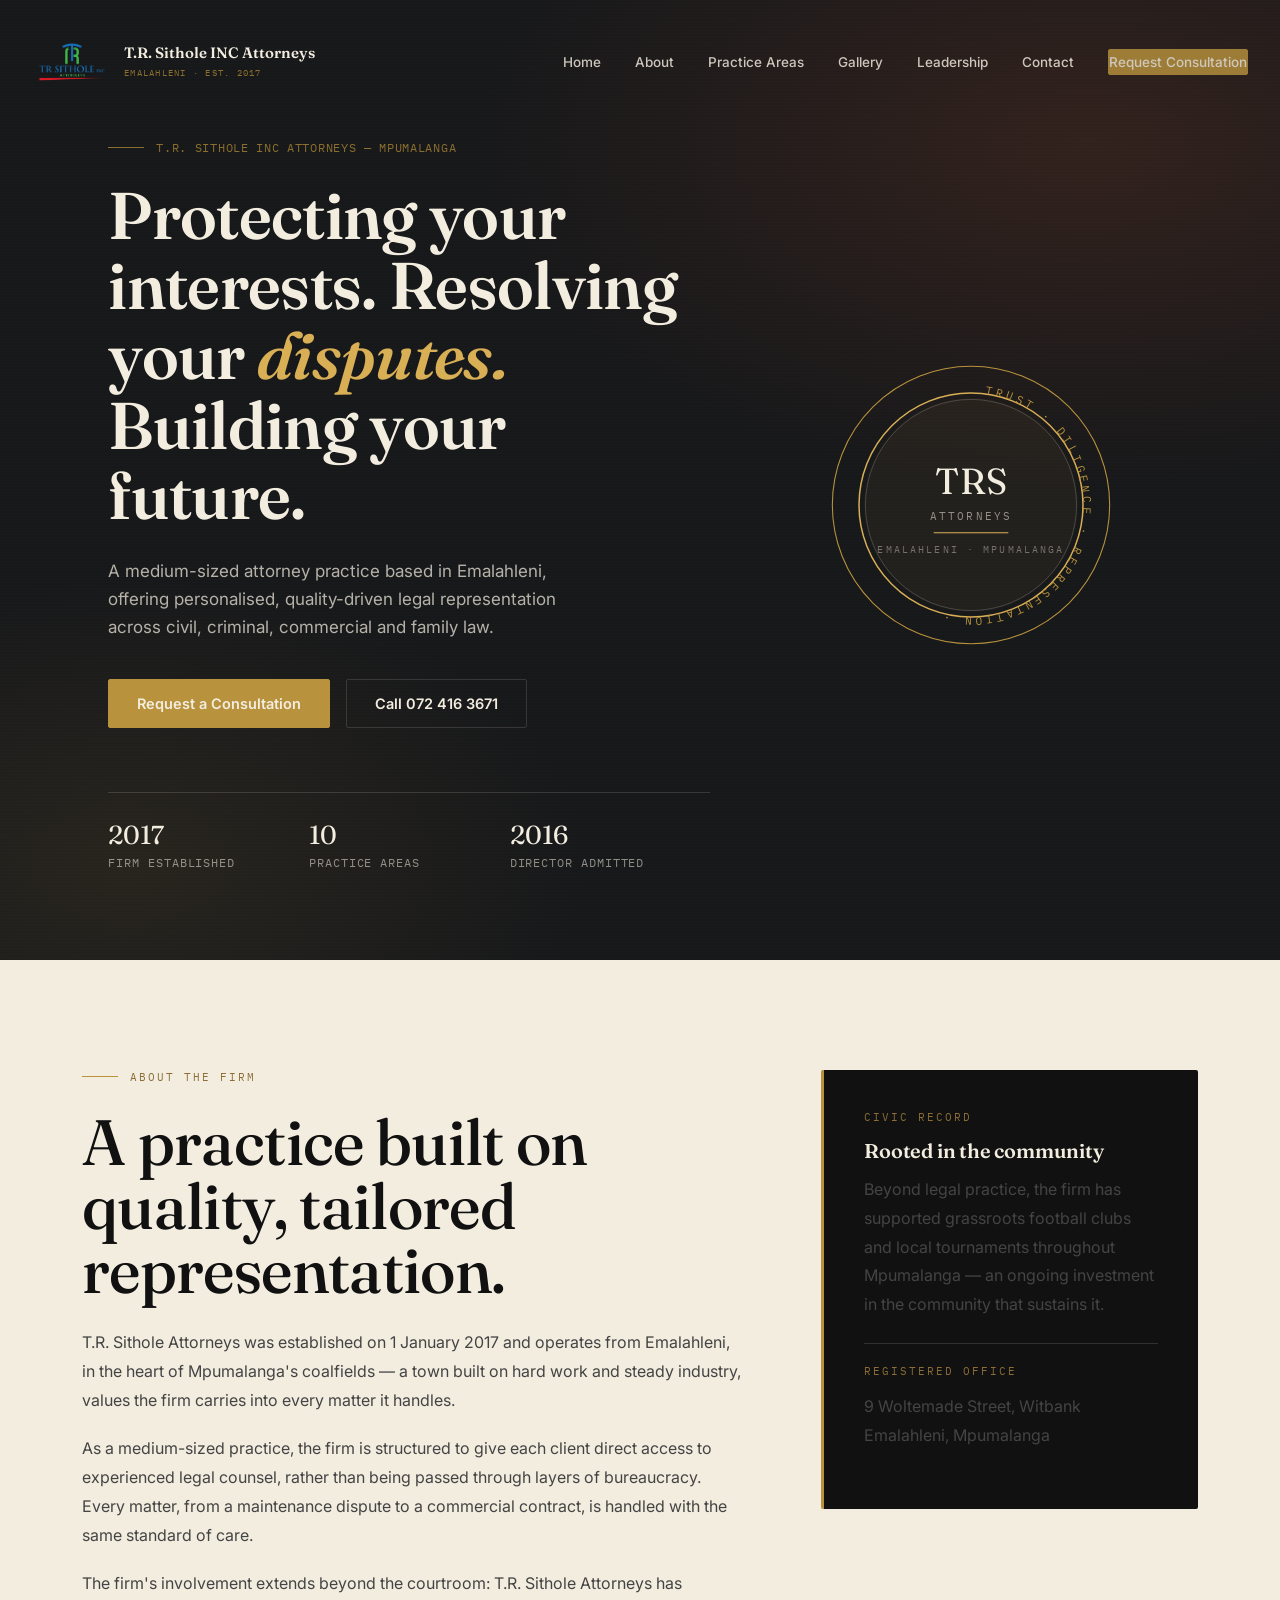
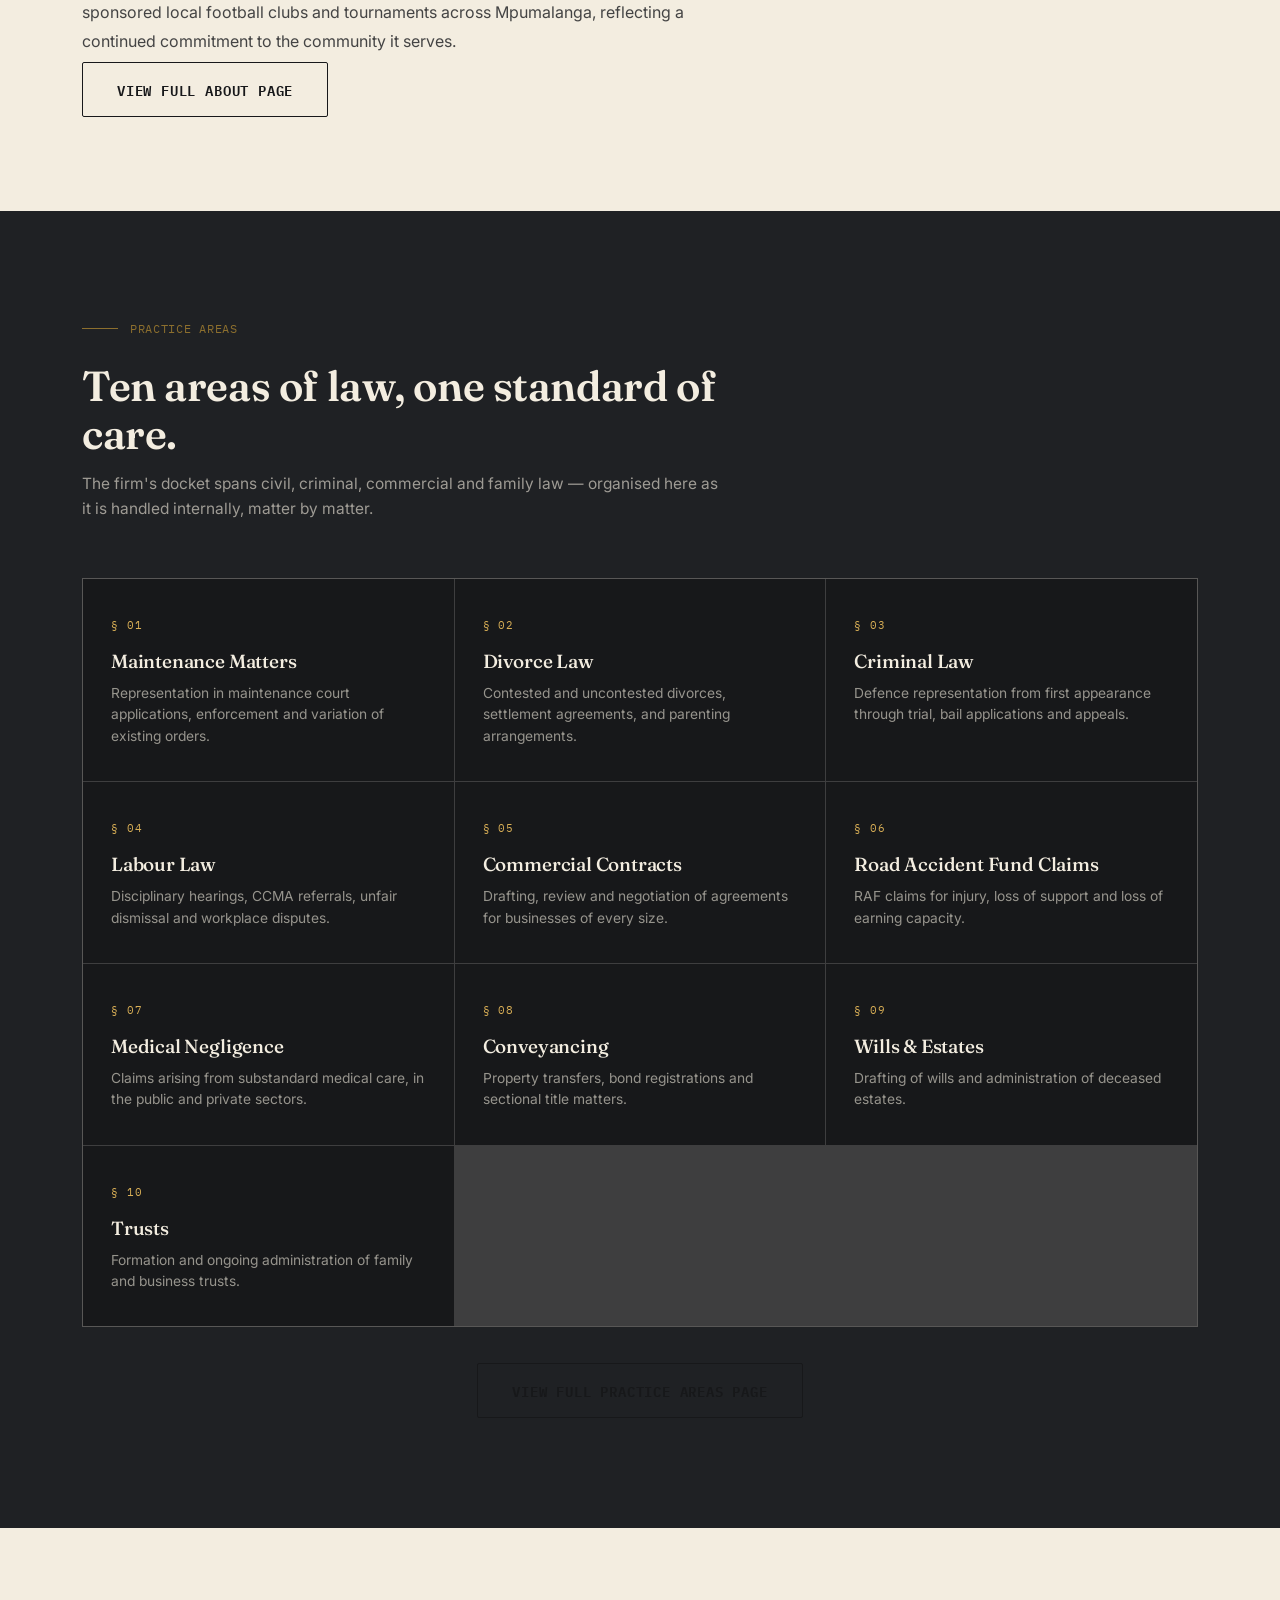
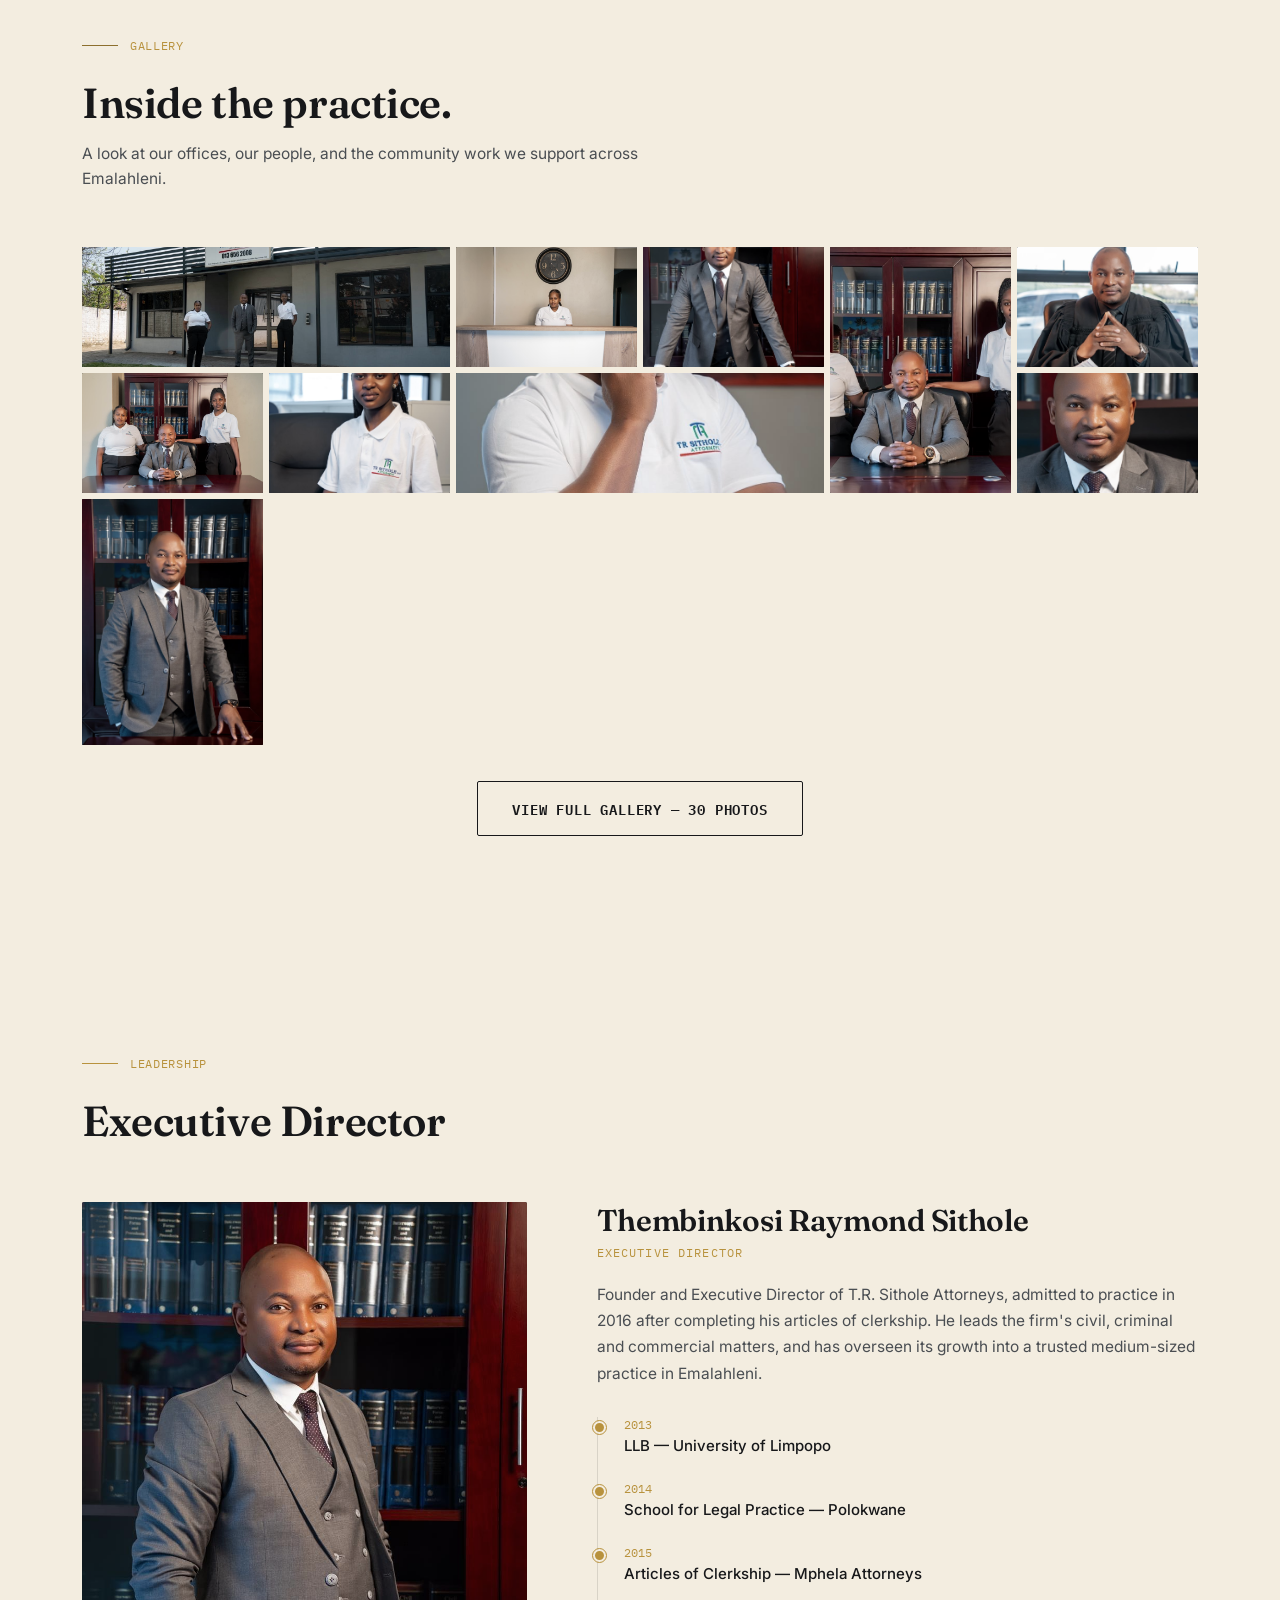
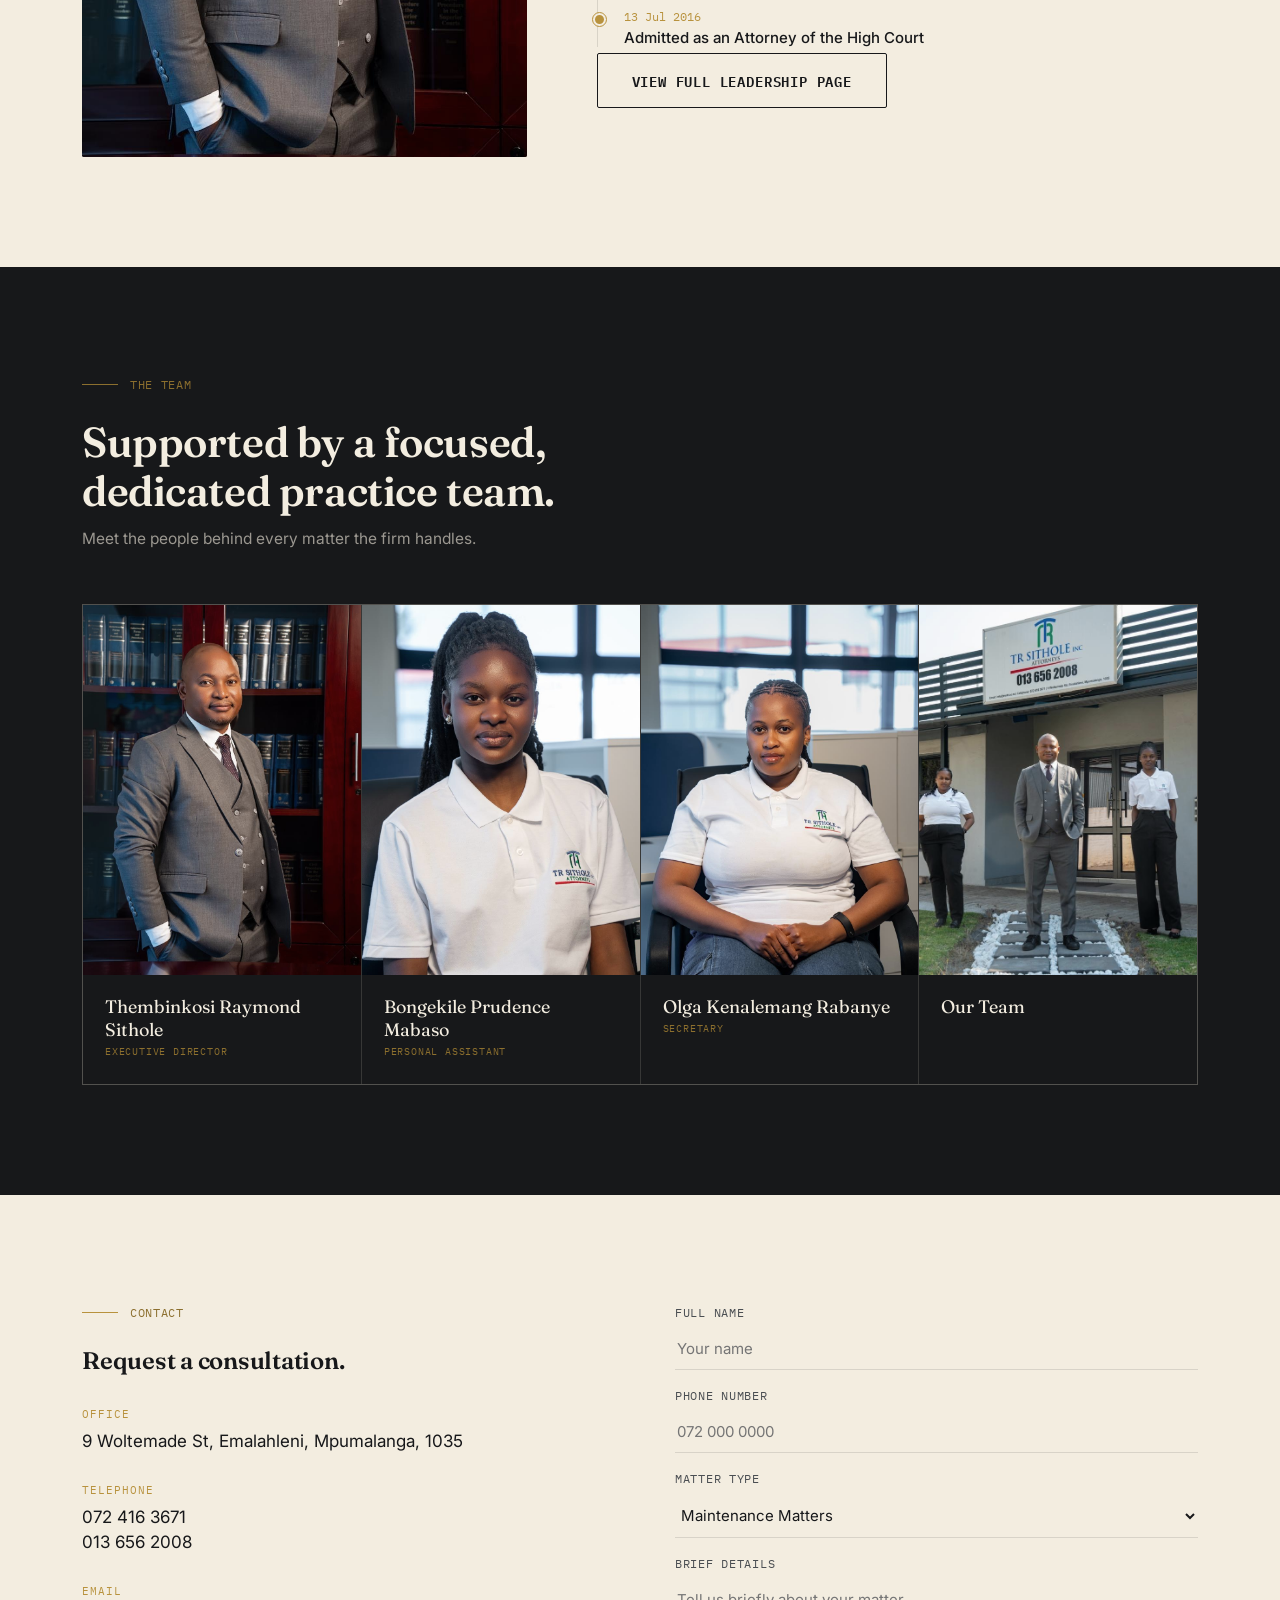
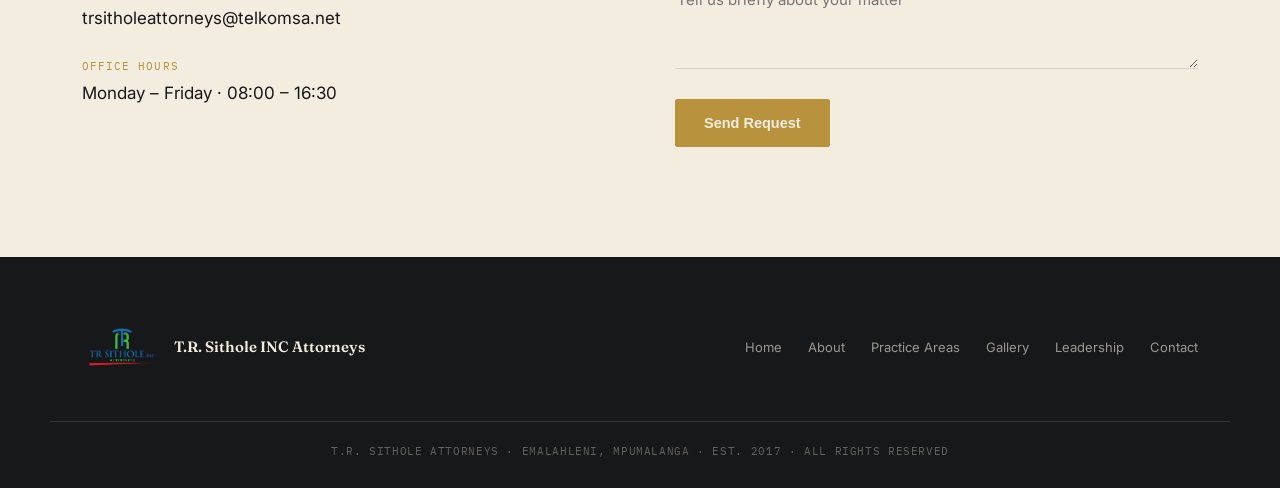
==== commit cb7c0b18: "updated logo" ====
--- a/index.html
+++ b/index.html
@@ -3,7 +3,7 @@
 <head>
 <meta charset="UTF-8">
 <meta name="viewport" content="width=device-width, initial-scale=1.0">
-<title>T.R. Sithole Attorneys — Emalahleni, Mpumalanga</title>
+<title>T.R. Sithole INC Attorneys — Emalahleni, Mpumalanga</title>
 <link rel="preconnect" href="https://fonts.googleapis.com">
 <link rel="preconnect" href="https://fonts.gstatic.com" crossorigin>
 <link href="https://fonts.googleapis.com/css2?family=Fraunces:opsz,wght@9..144,400;9..144,500;9..144,600;9..144,700&family=Inter:wght@400;500;600;700&family=IBM+Plex+Mono:wght@400;500&display=swap" rel="stylesheet">
@@ -16,7 +16,7 @@
 	  
 	  <span class="logo-slot">
   <img 
-    src="gallery/PHOTO-2026-08-18-14-00-42.jpg" 
+    src="gallery/Logo---TR-Sithole-Inc-Final_062931 vector.png" 
     alt="T.R. Sithole Attorneys Logo"
     class="site-logo"
   >
@@ -24,7 +24,7 @@
 	  
     </span>
     <span class="brand-text">
-      <span class="name">T.R. Sithole Attorneys</span><br>
+      <span class="name">T.R. Sithole INC Attorneys</span><br>
       <span class="sub">Emalahleni · Est. 2017</span>
     </span>
   </a>
@@ -54,7 +54,7 @@
 <section class="hero" id="home">
   <div class="wrap hero-grid">
     <div>
-      <div class="eyebrow"><span class="rule"></span><span class="mono">T.R. Sithole Attorneys — Mpumalanga</span></div>
+      <div class="eyebrow"><span class="rule"></span><span class="mono">T.R. Sithole INC Attorneys — Mpumalanga</span></div>
       <h1>Protecting your interests. Resolving your <em>disputes.</em> Building your future.</h1>
       <p class="lede">A medium-sized attorney practice based in Emalahleni, offering personalised, quality-driven legal representation across civil, criminal, commercial and family law.</p>
       <div class="hero-actions">
@@ -238,13 +238,13 @@
 
       <div class="team-card">
         <div class="team-photo">
-          <img src="gallery/PHOTO-2026-08-17-11-33-10_13.jpg" alt="Vocational Placement"
+          <img src="gallery/PHOTO-2026-08-17-11-33-10_15.jpg" alt="Vocational Placement"
                onerror="this.remove(); this.parentElement.querySelector('.ph-initial').style.display='flex';">
           <div class="ph-initial" style="display:none;">VP</div>
         </div>
         <div class="team-info">
           <div class="t-name">Our Team</div>
-          <div class="t-role">Vocational Placement</div>
+         
         </div>
       </div>
 
@@ -318,12 +318,12 @@
     <div class="brand">
      <span class="logo-slot">
   <img 
-    src="gallery/PHOTO-2026-08-18-14-00-42.jpg" 
+    src="gallery/Logo---TR-Sithole-Inc-Final_062931 vector.png" 
     alt="T.R. Sithole Attorneys Logo"
     class="site-logo"
   >
 </span>
-      <span class="brand-text"><span class="name" style="color:var(--parchment)">T.R. Sithole Attorneys</span></span>
+      <span class="brand-text"><span class="name" style="color:var(--parchment)">T.R. Sithole INC Attorneys</span></span>
     </div>
     <div class="f-links">
       <a href="index.html#home">Home</a>
--- a/assets/css/style.css
+++ b/assets/css/style.css
@@ -29,8 +29,8 @@
   @media(max-width:640px){.wrap{padding:0 20px;}}
 
 .site-logo {
-  width: 60px;
-  height: 60px;
+  width: 100px;
+  height: 100px;
   object-fit: contain;
   display: block;
 }
@@ -613,8 +613,8 @@
 ========================================= */
 
 .site-logo {
-    width: 58px;
-    height: 58px;
+    width: 80px;
+    height: 80px;
     max-width: 100%;
     object-fit: contain;
     display: block;
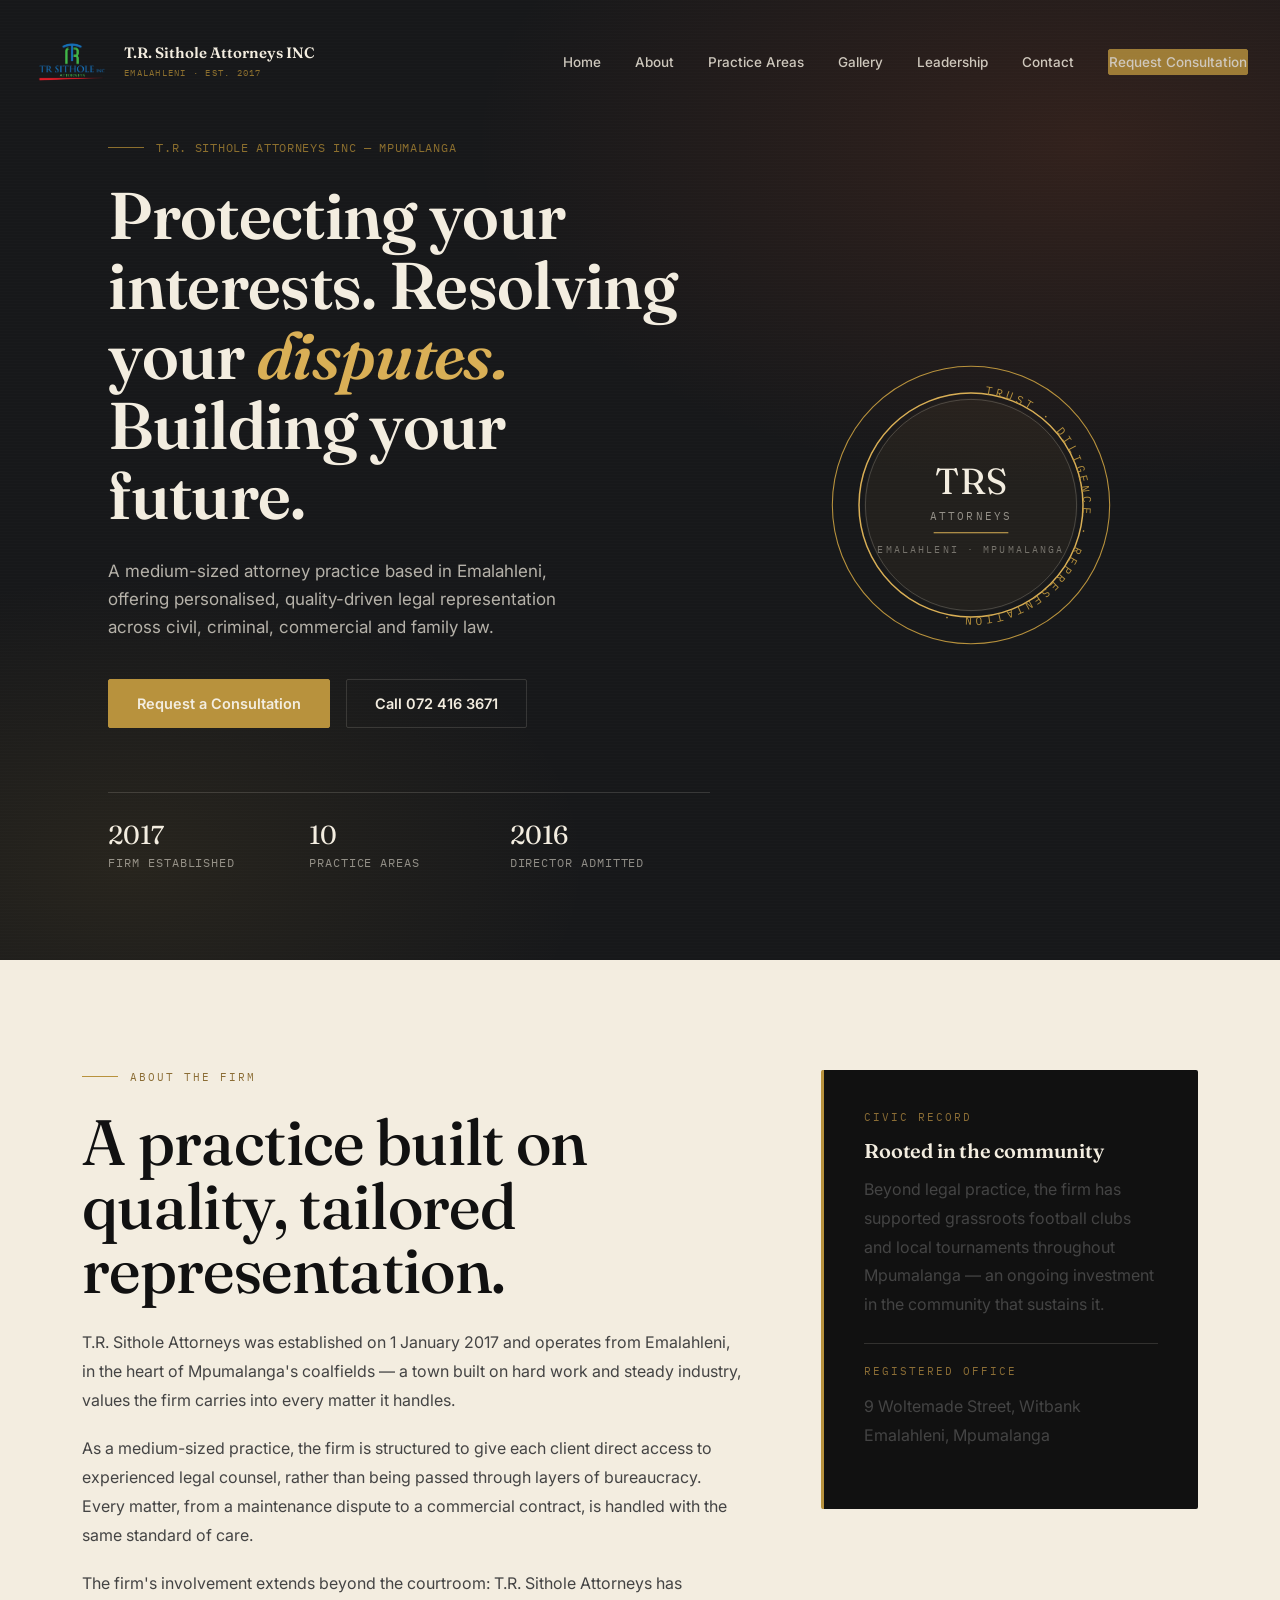
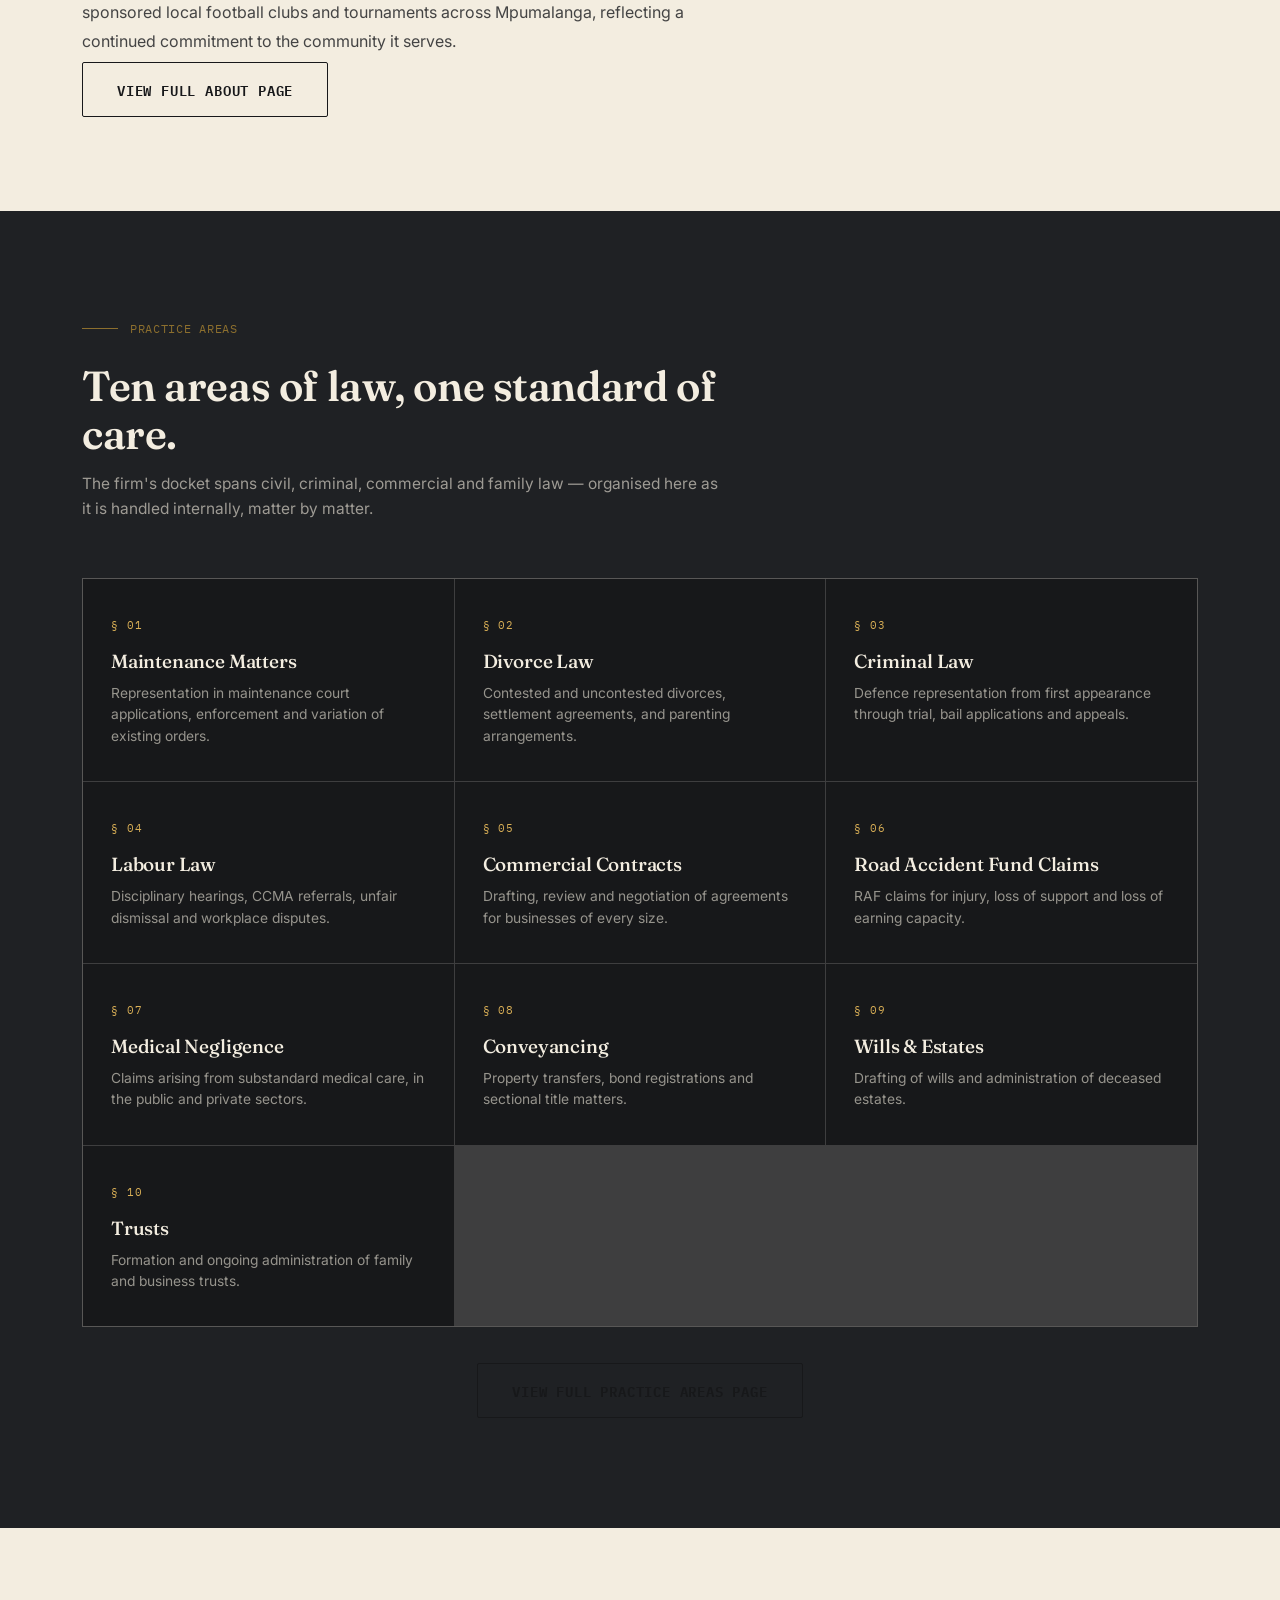
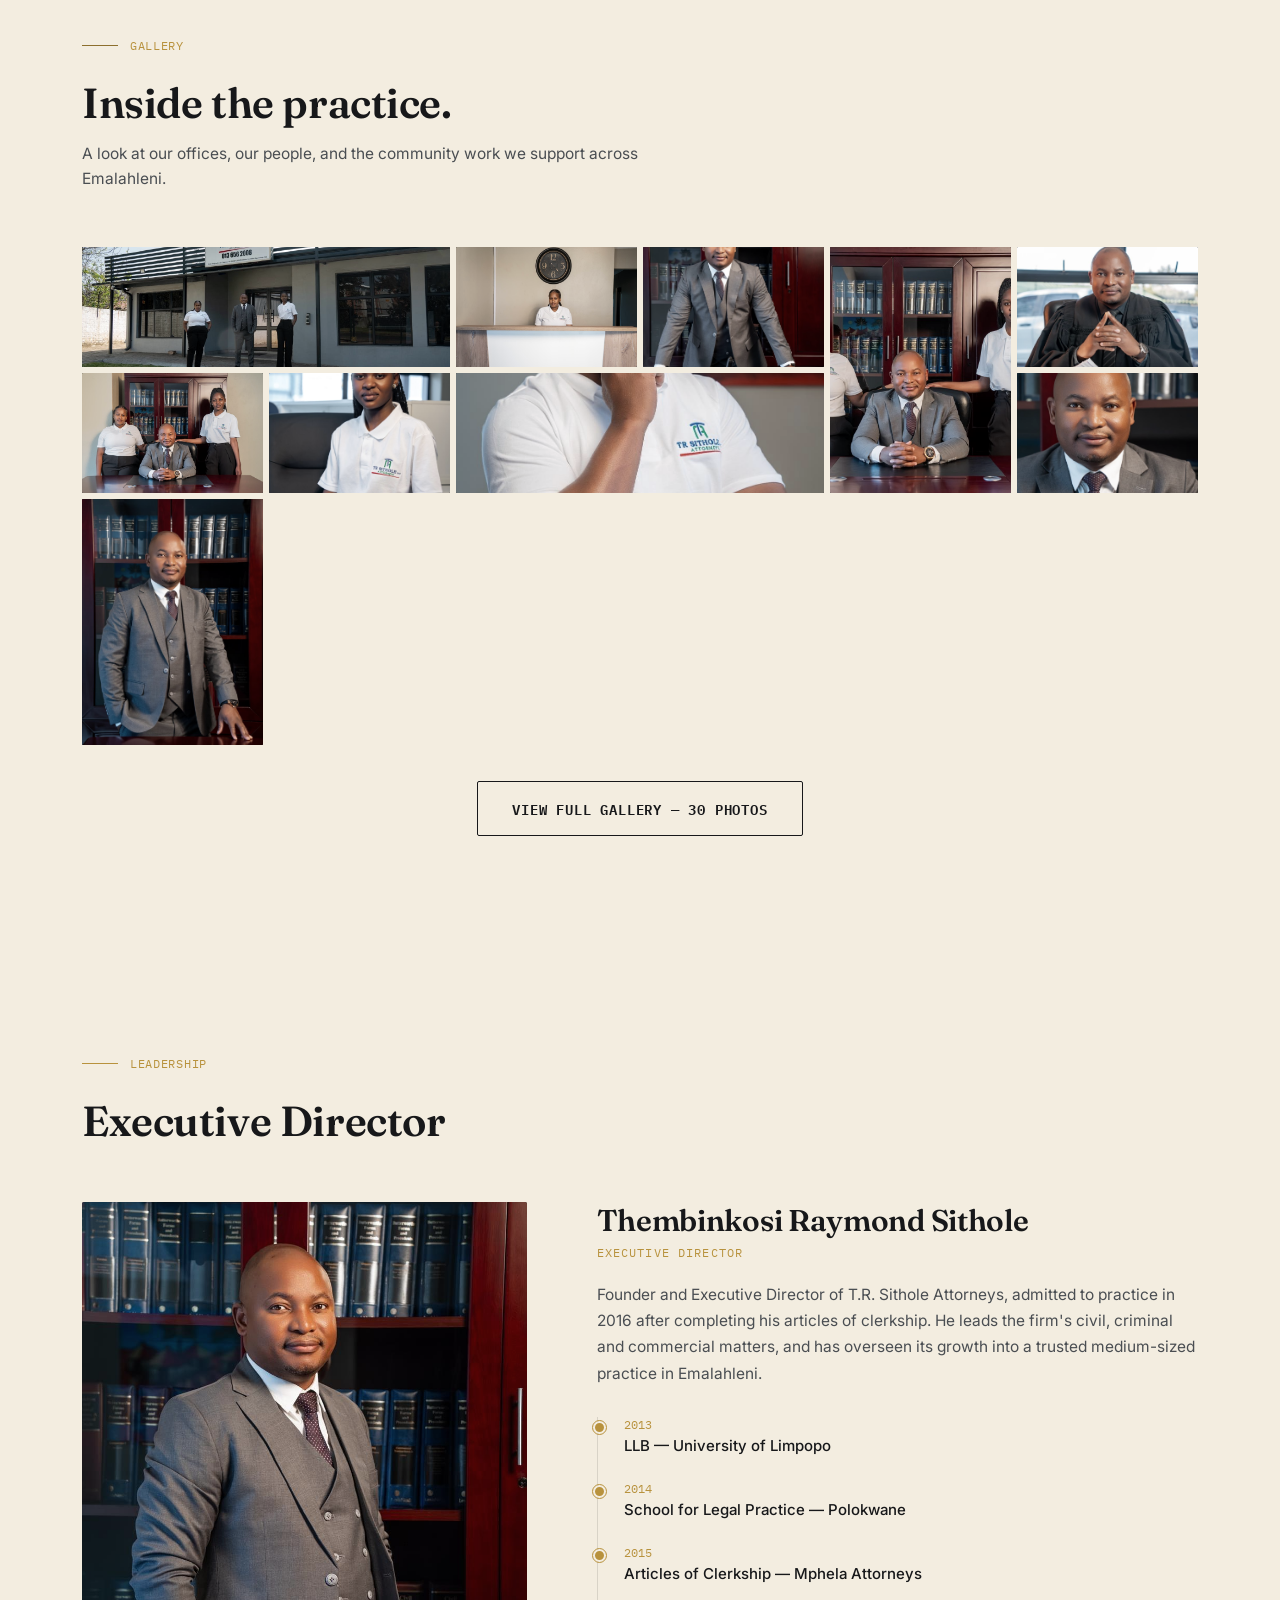
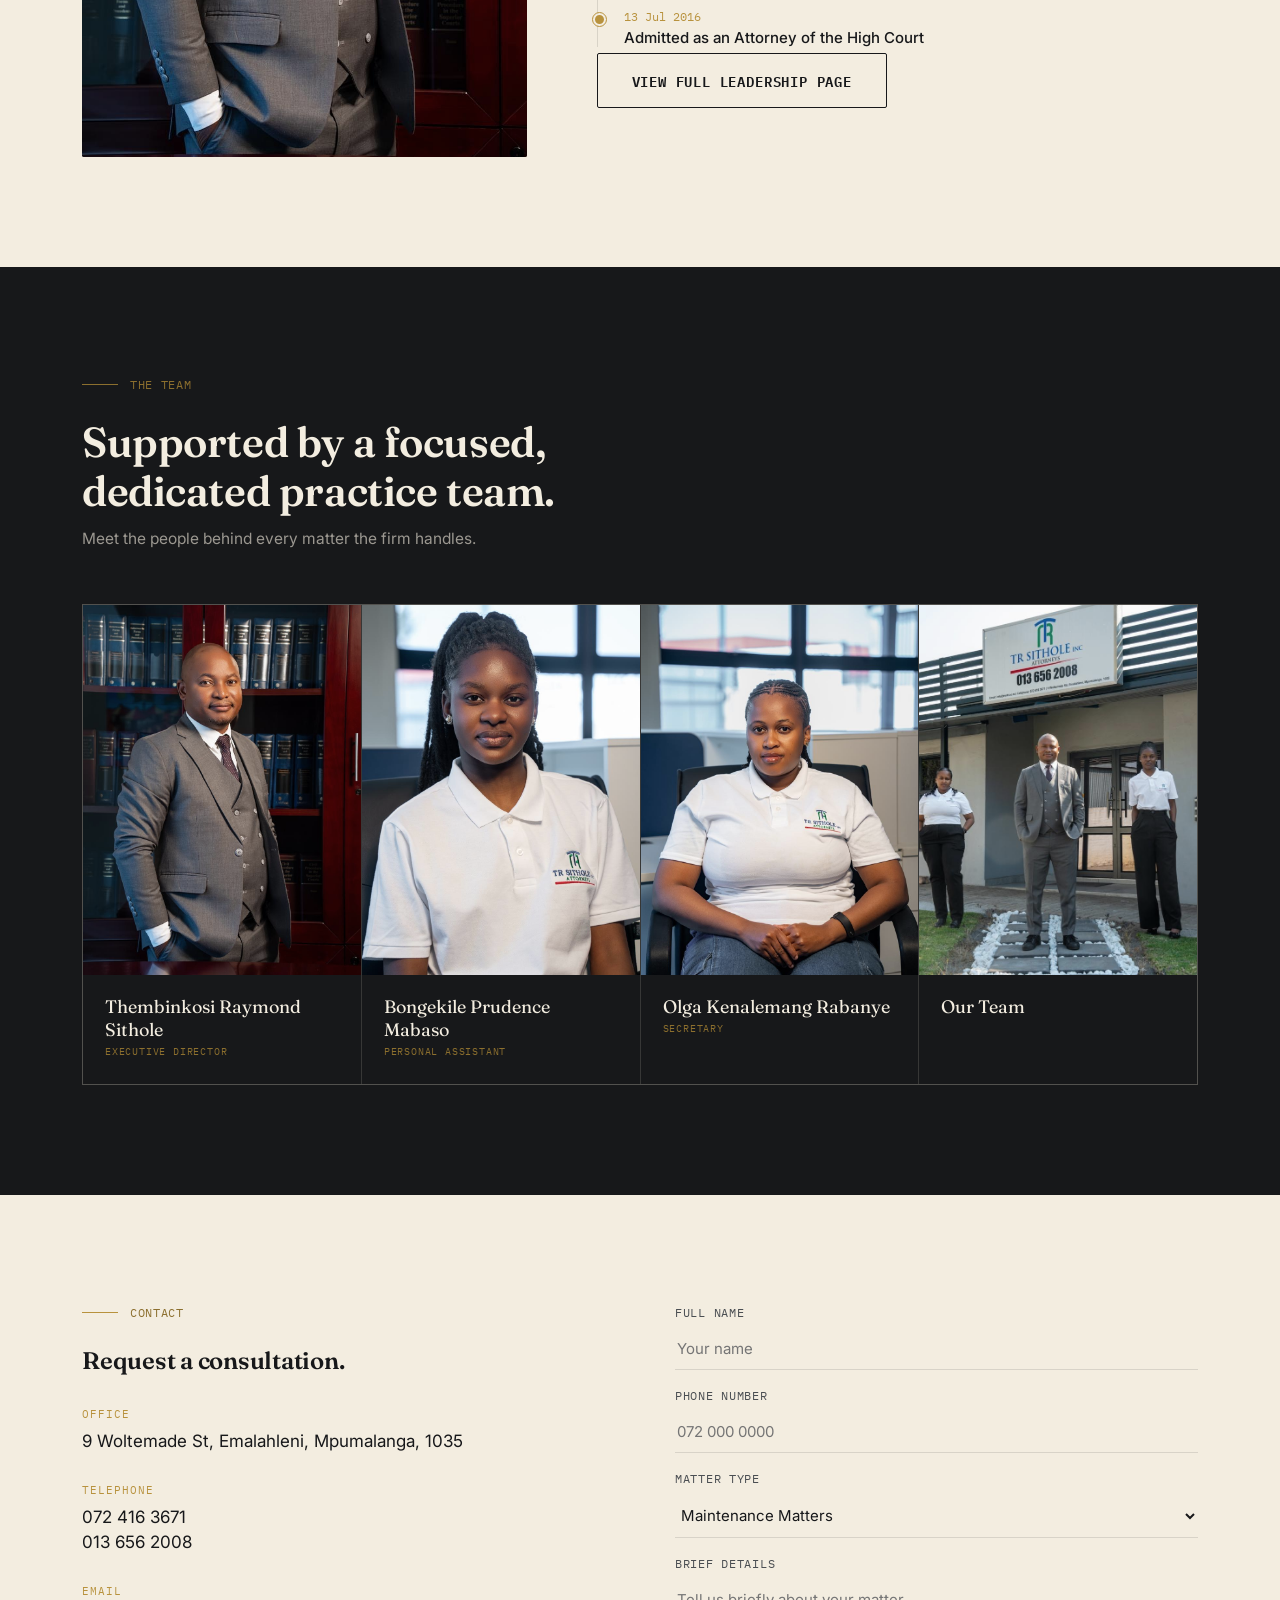
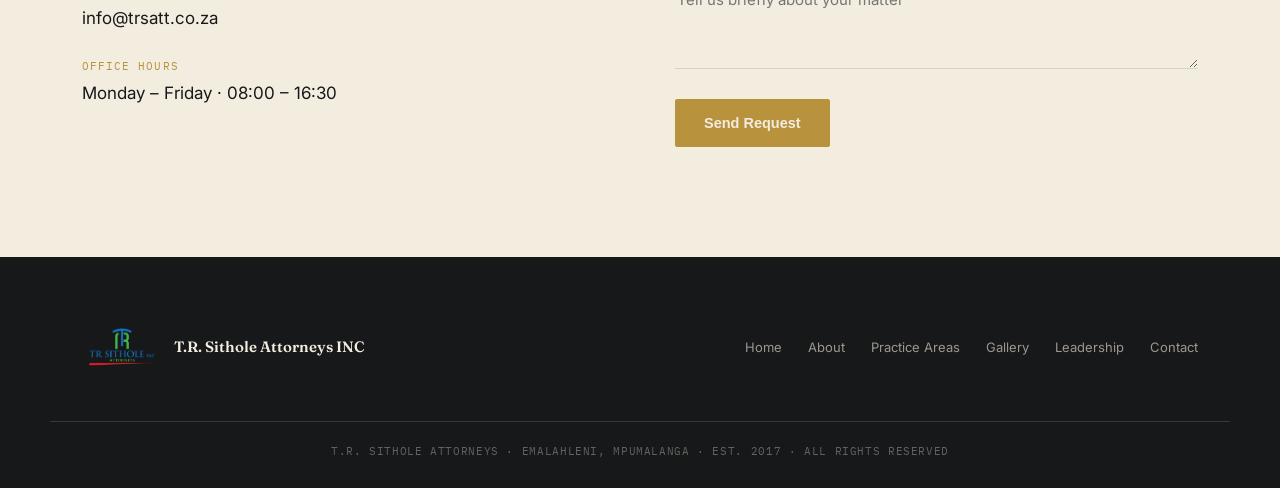
==== commit 28e7484b: "update index" ====
--- a/index.html
+++ b/index.html
@@ -3,7 +3,7 @@
 <head>
 <meta charset="UTF-8">
 <meta name="viewport" content="width=device-width, initial-scale=1.0">
-<title>T.R. Sithole INC Attorneys — Emalahleni, Mpumalanga</title>
+<title>T.R. Sithole Attorneys INC — Emalahleni, Mpumalanga</title>
 <link rel="preconnect" href="https://fonts.googleapis.com">
 <link rel="preconnect" href="https://fonts.gstatic.com" crossorigin>
 <link href="https://fonts.googleapis.com/css2?family=Fraunces:opsz,wght@9..144,400;9..144,500;9..144,600;9..144,700&family=Inter:wght@400;500;600;700&family=IBM+Plex+Mono:wght@400;500&display=swap" rel="stylesheet">
@@ -24,7 +24,7 @@
 	  
     </span>
     <span class="brand-text">
-      <span class="name">T.R. Sithole INC Attorneys</span><br>
+      <span class="name">T.R. Sithole Attorneys INC</span><br>
       <span class="sub">Emalahleni · Est. 2017</span>
     </span>
   </a>
@@ -54,7 +54,7 @@
 <section class="hero" id="home">
   <div class="wrap hero-grid">
     <div>
-      <div class="eyebrow"><span class="rule"></span><span class="mono">T.R. Sithole INC Attorneys — Mpumalanga</span></div>
+      <div class="eyebrow"><span class="rule"></span><span class="mono">T.R. Sithole Attorneys INC — Mpumalanga</span></div>
       <h1>Protecting your interests. Resolving your <em>disputes.</em> Building your future.</h1>
       <p class="lede">A medium-sized attorney practice based in Emalahleni, offering personalised, quality-driven legal representation across civil, criminal, commercial and family law.</p>
       <div class="hero-actions">
@@ -269,7 +269,7 @@
       </div>
       <div class="info-block">
         <span class="lbl">Email</span>
-        <a href="mailto:trsitholeattorneys@telkomsa.net" class="val">trsitholeattorneys@telkomsa.net</a>
+        <a href="mailto:info@trsatt.co.za" class="val">info@trsatt.co.za</a>
       </div>
       <div class="info-block">
         <span class="lbl">Office Hours</span>
@@ -323,7 +323,7 @@
     class="site-logo"
   >
 </span>
-      <span class="brand-text"><span class="name" style="color:var(--parchment)">T.R. Sithole INC Attorneys</span></span>
+      <span class="brand-text"><span class="name" style="color:var(--parchment)">T.R. Sithole Attorneys INC </span></span>
     </div>
     <div class="f-links">
       <a href="index.html#home">Home</a>
--- a/assets/css/style.css
+++ b/assets/css/style.css
@@ -783,4 +783,14 @@
     padding: 40px;
 }
 
-.ledger .mono+.ledger .mono
+
+@media (max-width: 800px) {
+  .about-grid {
+    grid-template-columns: 1fr;
+    gap: 50px;
+  }
+  .ledger {
+    padding: 28px 24px;
+  }
+}ss
